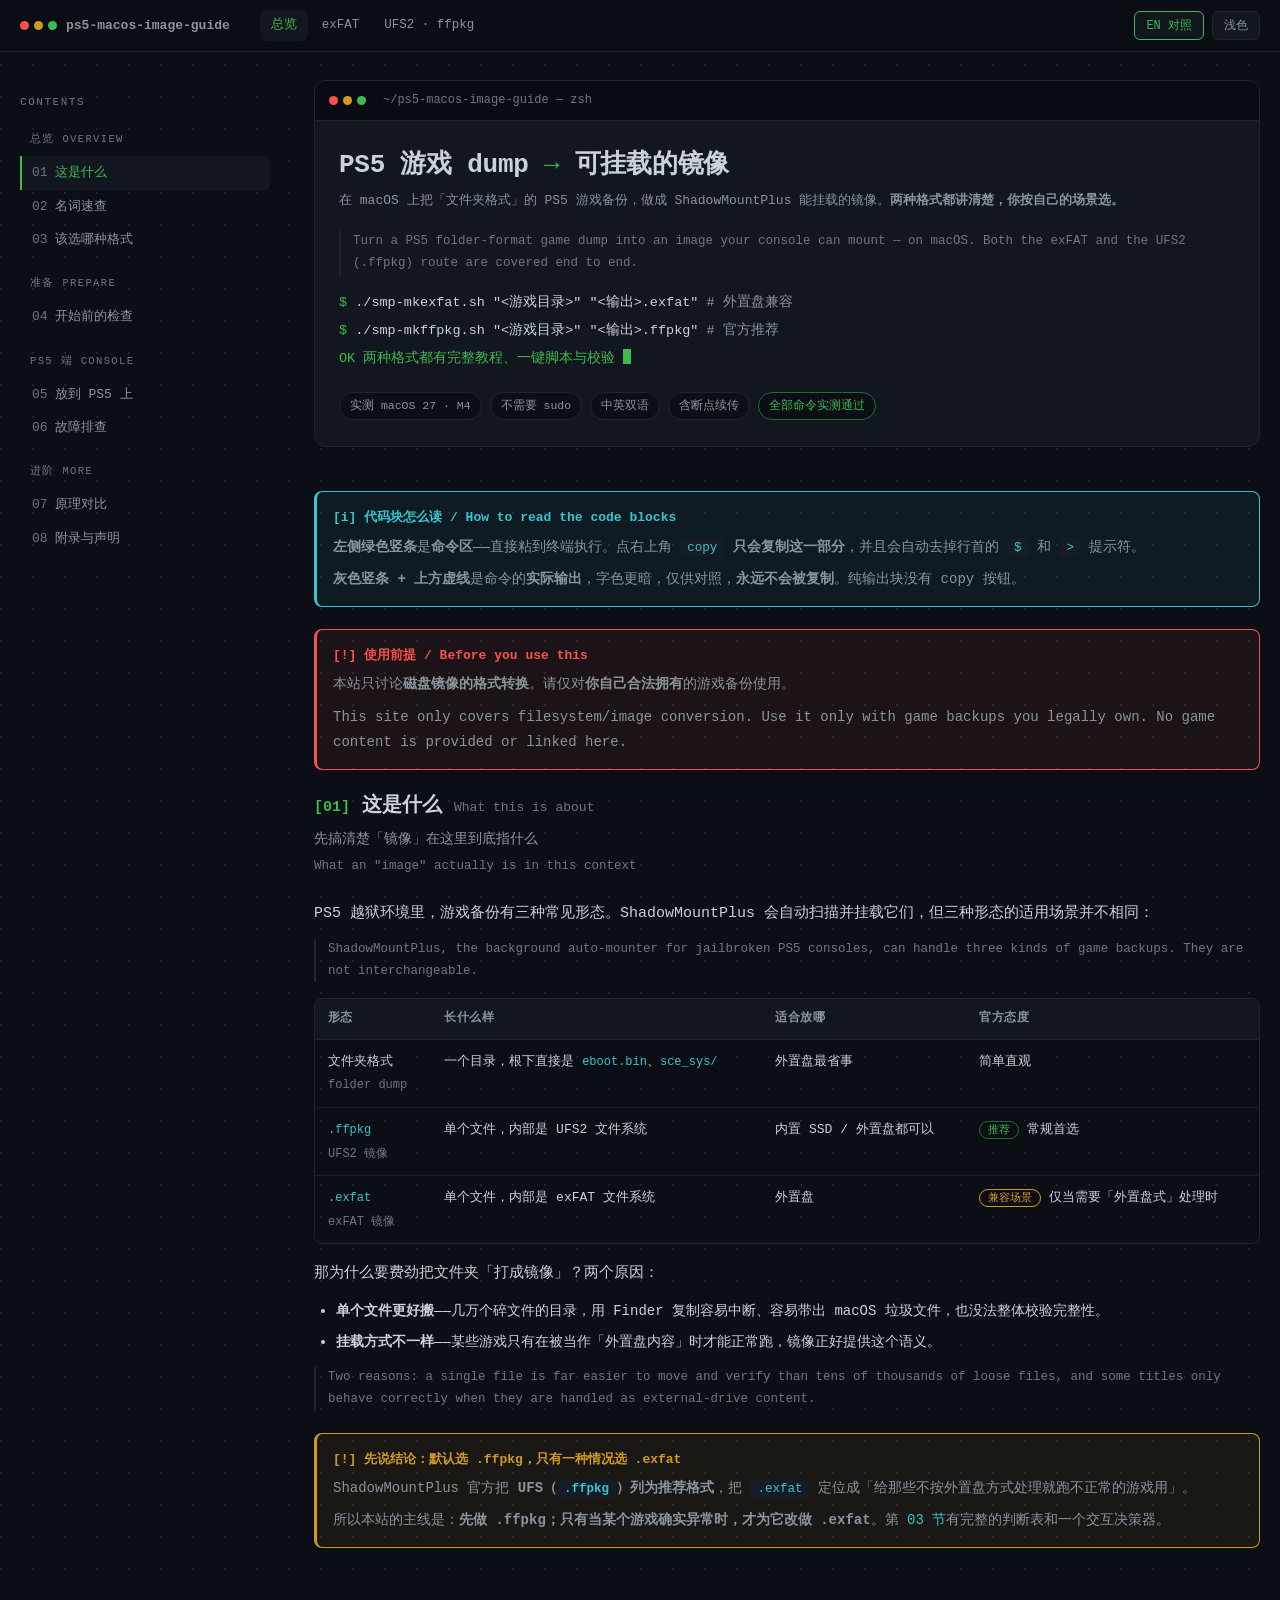
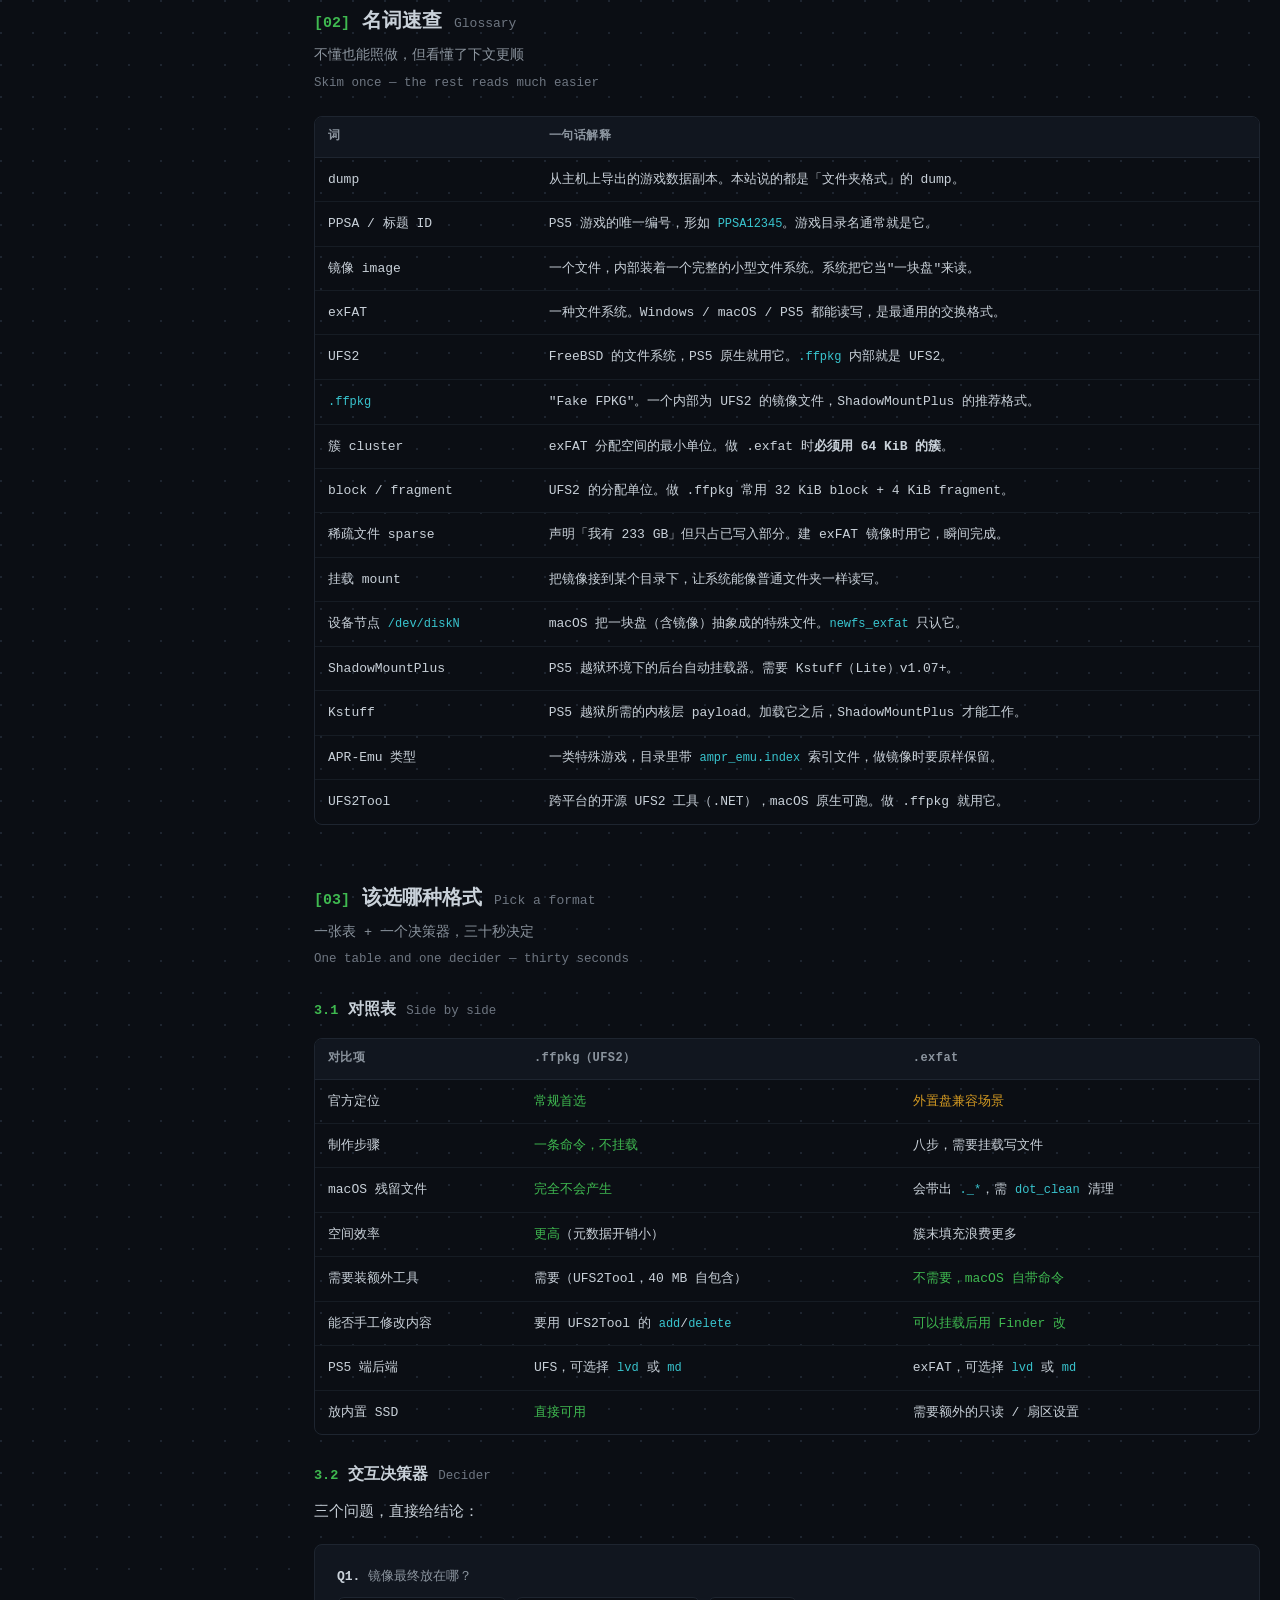
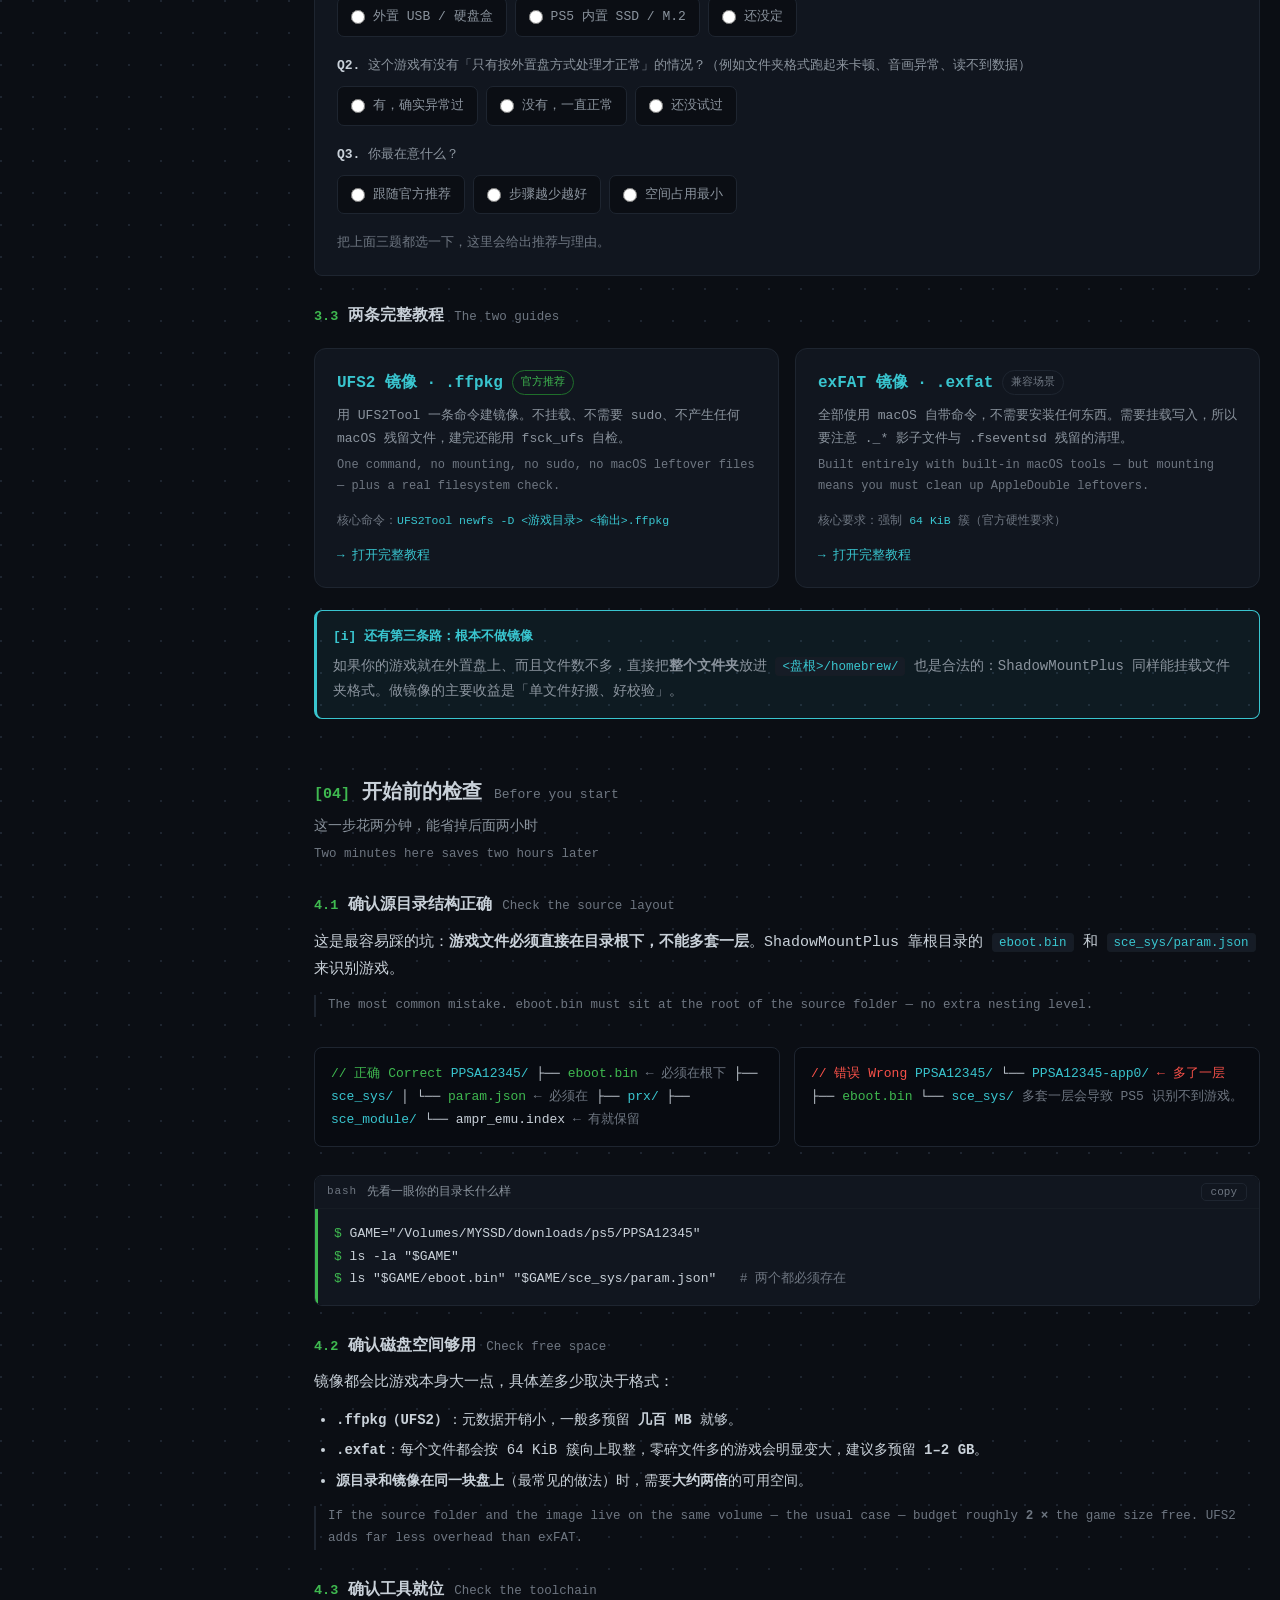
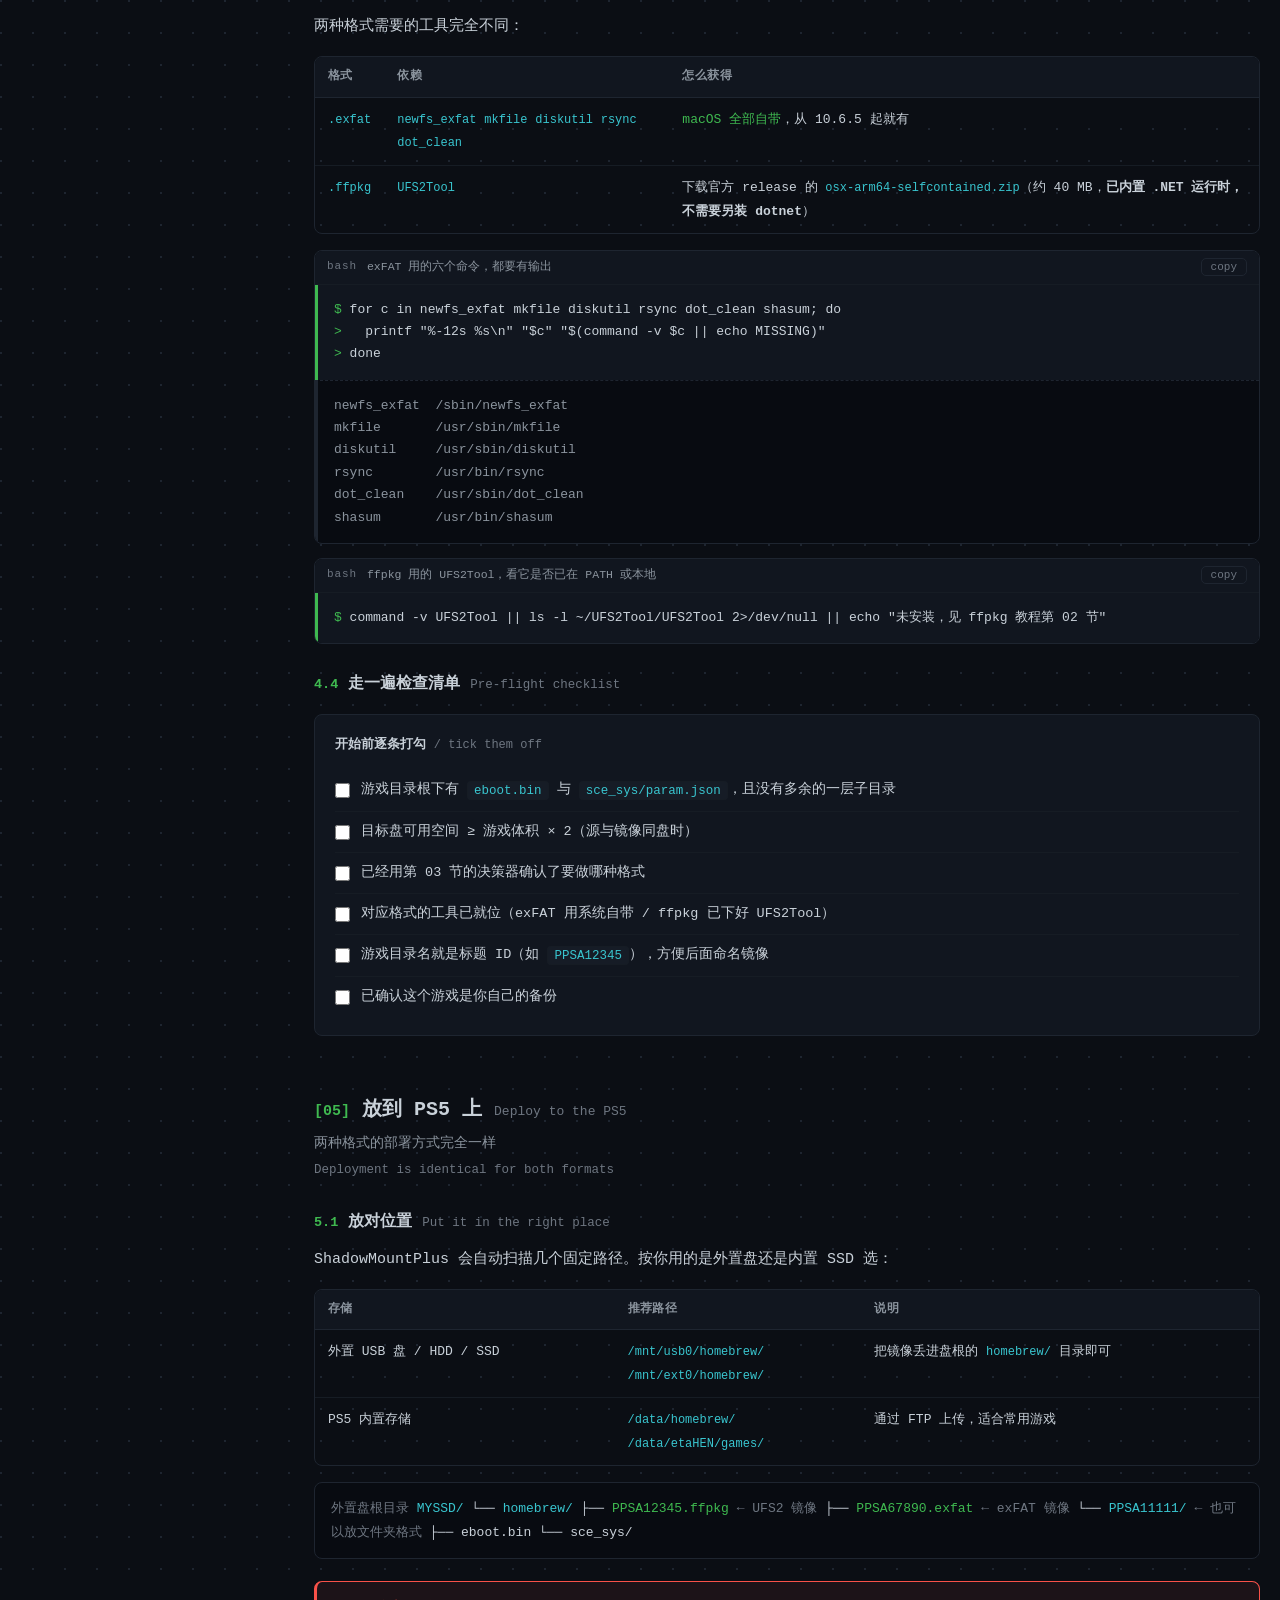
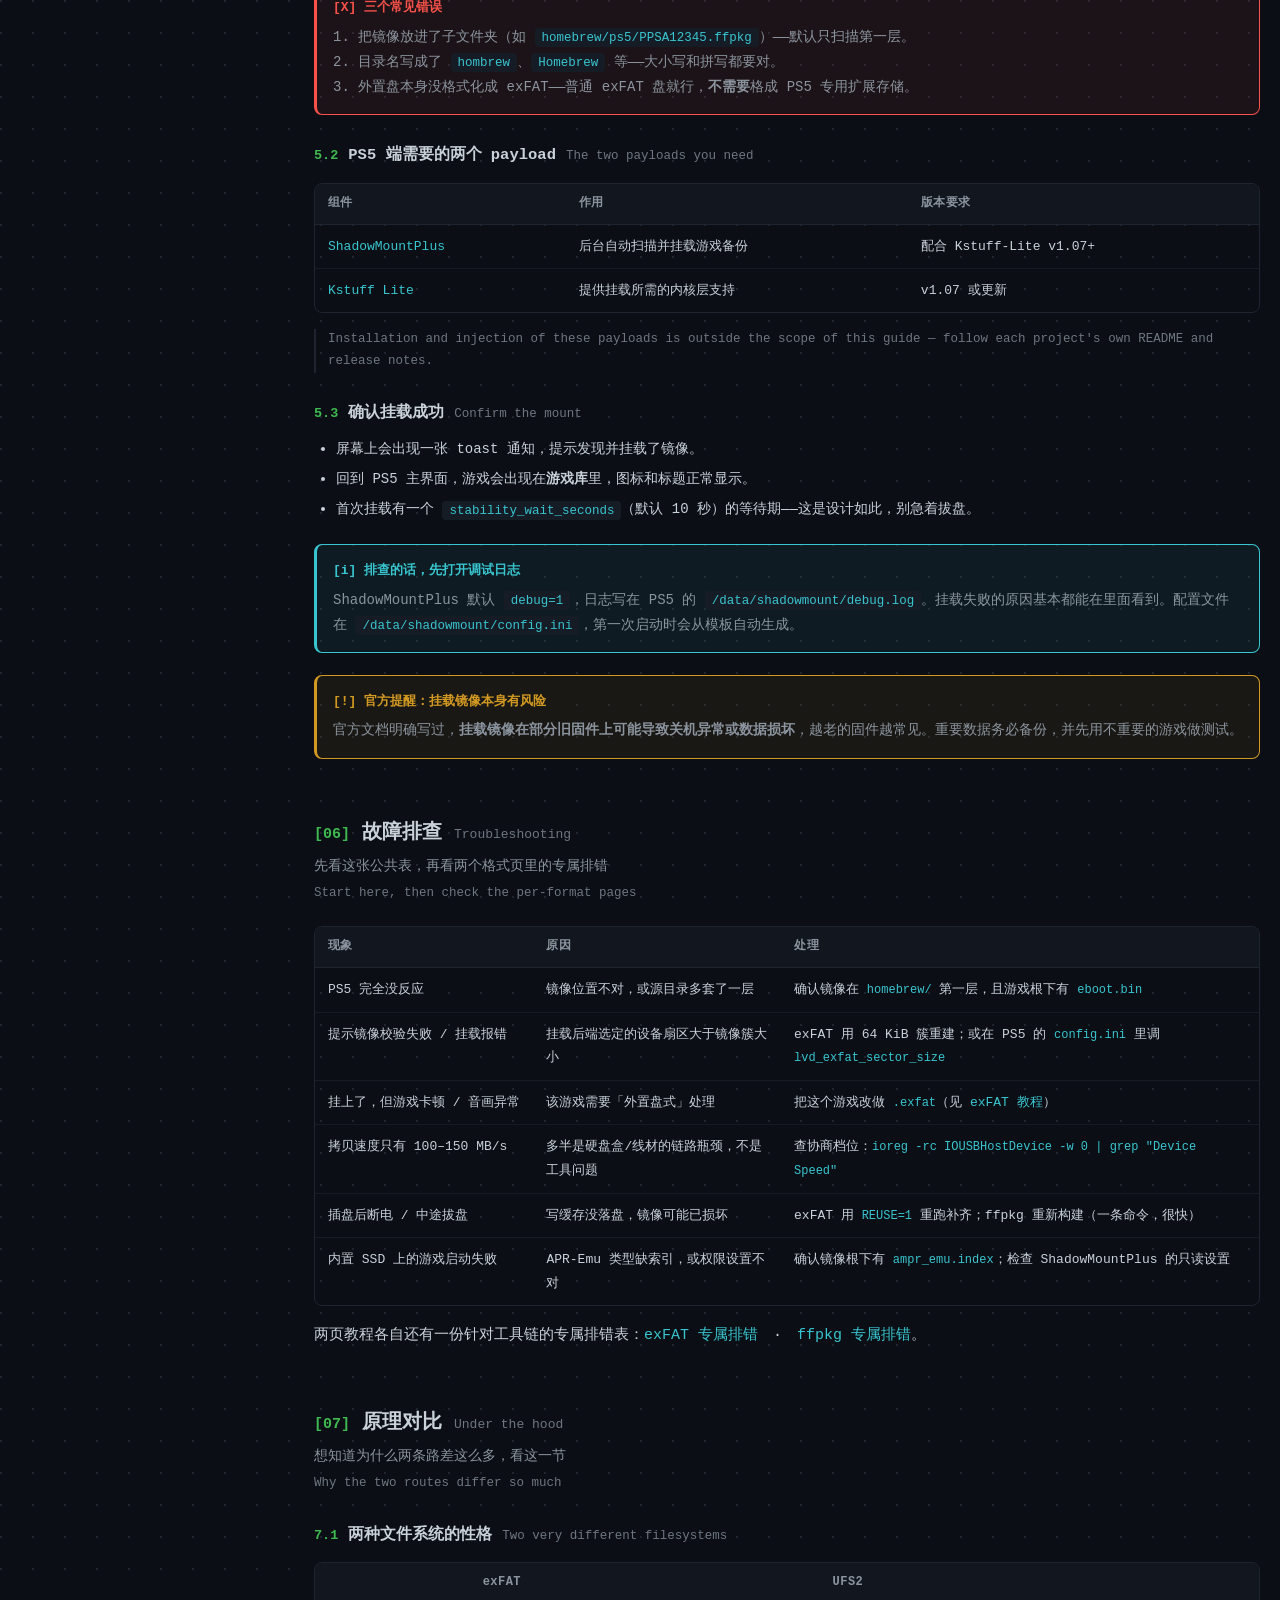
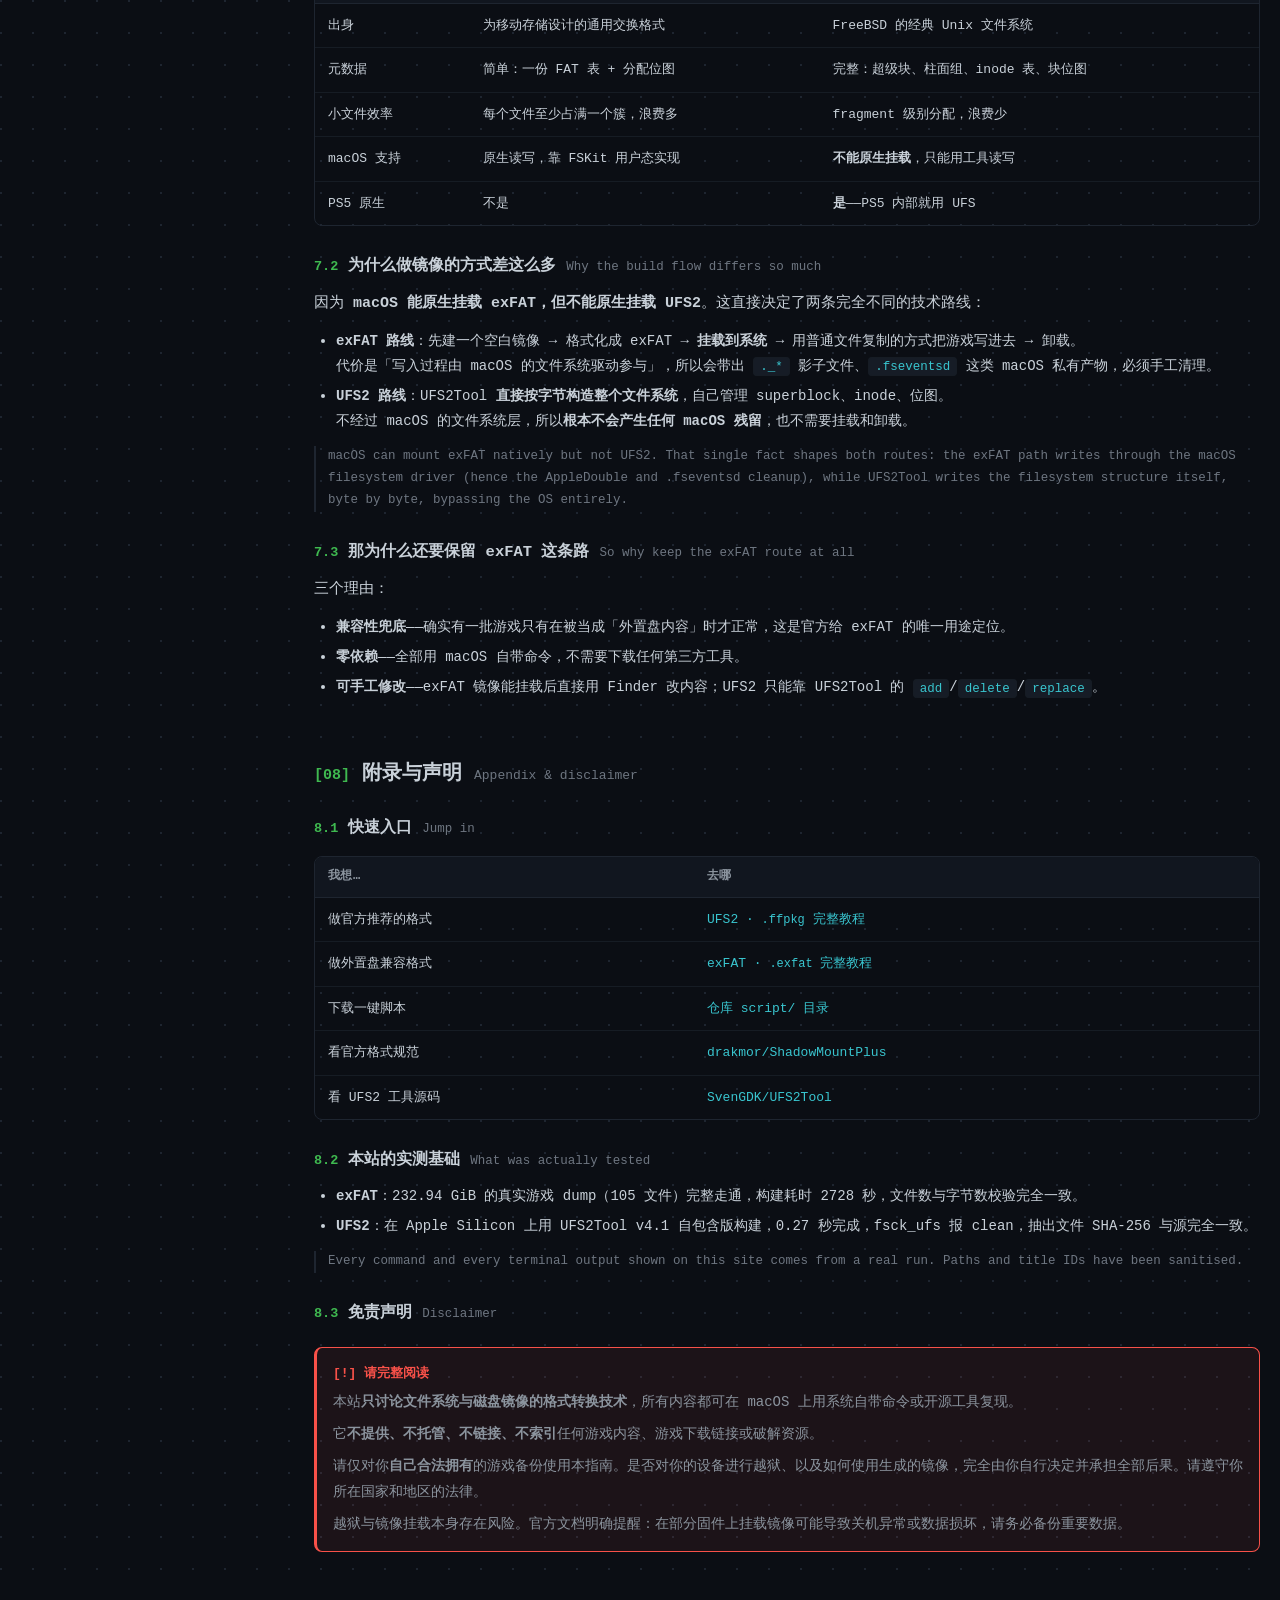
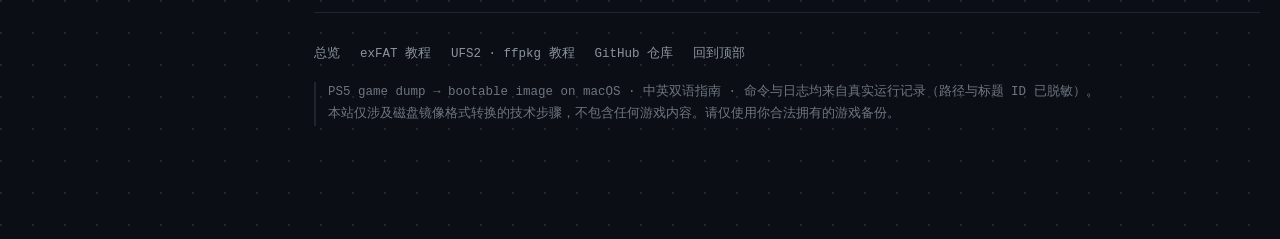
==== index.html @ e8172a70 "feat: macOS 上制作 PS5 游戏镜像 · UFS2 + exFAT 双格式完整教程 重构为三页结构： - index.html  总览：名词速查 / 公共前置检查 / 格式对照表 + 交互" ====
<!DOCTYPE html>
<html lang="zh-CN">
<head>
<meta charset="UTF-8">
<meta name="viewport" content="width=device-width, initial-scale=1">
<title>PS5 游戏镜像制作 · macOS 完整指南</title>
<meta name="description" content="在 macOS 上把 PS5 文件夹格式游戏 dump 做成 ShadowMountPlus 可挂载的镜像：exFAT 与 UFS2 (.ffpkg) 两种格式的完整教程、一键脚本与故障排查。">
<link rel="stylesheet" href="assets/style.css">
</head>
<body class="show-en">

<div class="top">
  <div class="top-in">
    <div class="brand">
      <span class="dot3"><i></i><i></i><i></i></span>
      <span>ps5-macos-image-guide</span>
    </div>
    <nav class="pnav">
      <a href="index.html">总览</a>
      <a href="exfat.html">exFAT</a>
      <a href="ffpkg.html">UFS2 · ffpkg</a>
    </nav>
    <div class="top-actions">
      <button class="btn menu-btn" id="menuBtn">目录</button>
      <button class="btn on" id="enBtn">EN 对照</button>
      <button class="btn" id="themeBtn">浅色</button>
    </div>
  </div>
</div>

<div class="wrap">
  <nav class="toc" id="toc">
    <div class="toc-title">CONTENTS</div>
    <div class="toc-group">总览 OVERVIEW</div>
    <a href="#intro"><span class="num">01</span>这是什么</a>
    <a href="#glossary"><span class="num">02</span>名词速查</a>
    <a href="#pick"><span class="num">03</span>该选哪种格式</a>
    <div class="toc-group">准备 PREPARE</div>
    <a href="#before"><span class="num">04</span>开始前的检查</a>
    <div class="toc-group">PS5 端 CONSOLE</div>
    <a href="#deploy"><span class="num">05</span>放到 PS5 上</a>
    <a href="#trouble"><span class="num">06</span>故障排查</a>
    <div class="toc-group">进阶 MORE</div>
    <a href="#internals"><span class="num">07</span>原理对比</a>
    <a href="#appendix"><span class="num">08</span>附录与声明</a>
  </nav>

  <main>
    <div class="hero">
      <div class="hero-bar">
        <span class="dot3"><i></i><i></i><i></i></span>
        <span class="path">~/ps5-macos-image-guide — zsh</span>
      </div>
      <div class="hero-body">
        <h1>PS5 游戏 dump <span class="arrow">→</span> 可挂载的镜像</h1>
        <div class="sub">在 macOS 上把「文件夹格式」的 PS5 游戏备份，做成 ShadowMountPlus 能挂载的镜像。<strong>两种格式都讲清楚，你按自己的场景选。</strong></div>
        <div class="en-block">Turn a PS5 folder-format game dump into an image your console can mount — on macOS. Both the exFAT and the UFS2 (<code>.ffpkg</code>) route are covered end to end.</div>
        <div class="term-line"><span class="p">$</span> <span class="c">./smp-mkexfat.sh  "&lt;游戏目录&gt;"  "&lt;输出&gt;.exfat"</span>   <span class="o"># 外置盘兼容</span></div>
        <div class="term-line"><span class="p">$</span> <span class="c">./smp-mkffpkg.sh "&lt;游戏目录&gt;"  "&lt;输出&gt;.ffpkg"</span>   <span class="o"># 官方推荐</span></div>
        <div class="term-line"><span class="okc">OK 两种格式都有完整教程、一键脚本与校验</span> <span class="cursor"></span></div>
        <div class="chips">
          <span class="chip">实测 macOS 27 · M4</span>
          <span class="chip">不需要 sudo</span>
          <span class="chip">中英双语</span>
          <span class="chip">含断点续传</span>
          <span class="chip ok">全部命令实测通过</span>
        </div>
      </div>
    </div>

    <div class="notice info">
      <div class="nt">[i] 代码块怎么读 / How to read the code blocks</div>
      <p><strong>左侧绿色竖条</strong>是<strong>命令区</strong>——直接粘到终端执行。点右上角 <code class="inl">copy</code> <strong>只会复制这一部分</strong>，并且会自动去掉行首的 <code class="inl">$</code> 和 <code class="inl">&gt;</code> 提示符。</p>
      <p><strong>灰色竖条 + 上方虚线</strong>是命令的<strong>实际输出</strong>，字色更暗，仅供对照，<strong>永远不会被复制</strong>。纯输出块没有 copy 按钮。</p>
    </div>

    <div class="notice danger">
      <div class="nt">[!] 使用前提 / Before you use this</div>
      <p>本站只讨论<strong>磁盘镜像的格式转换</strong>。请仅对<strong>你自己合法拥有</strong>的游戏备份使用。</p>
      <p>This site only covers filesystem/image conversion. Use it only with game backups you legally own. No game content is provided or linked here.</p>
    </div>

    <!-- ============ 01 ============ -->
    <section id="intro">
      <h2 class="sec"><span class="num">[01]</span>这是什么 <span class="en-t">What this is about</span></h2>
      <div class="sec-sub">先搞清楚「镜像」在这里到底指什么<span class="en">What an "image" actually is in this context</span></div>

      <p>PS5 越狱环境里，游戏备份有三种常见形态。ShadowMountPlus 会自动扫描并挂载它们，但三种形态的适用场景并不相同：</p>
      <div class="en-block">ShadowMountPlus, the background auto-mounter for jailbroken PS5 consoles, can handle three kinds of game backups. They are not interchangeable.</div>

      <div class="tw">
        <table>
          <thead><tr><th>形态</th><th>长什么样</th><th>适合放哪</th><th>官方态度</th></tr></thead>
          <tbody>
            <tr>
              <td>文件夹格式<br><span style="color:var(--text-faint);font-size:12px">folder dump</span></td>
              <td>一个目录，根下直接是 <code>eboot.bin</code>、<code>sce_sys/</code></td>
              <td>外置盘最省事</td>
              <td>简单直观</td>
            </tr>
            <tr>
              <td><code>.ffpkg</code><br><span style="color:var(--text-faint);font-size:12px">UFS2 镜像</span></td>
              <td>单个文件，内部是 UFS2 文件系统</td>
              <td>内置 SSD / 外置盘都可以</td>
              <td><span class="fchip rec">推荐</span> 常规首选</td>
            </tr>
            <tr>
              <td><code>.exfat</code><br><span style="color:var(--text-faint);font-size:12px">exFAT 镜像</span></td>
              <td>单个文件，内部是 exFAT 文件系统</td>
              <td>外置盘</td>
              <td><span class="fchip compat">兼容场景</span> 仅当需要「外置盘式」处理时</td>
            </tr>
          </tbody>
        </table>
      </div>

      <p>那为什么要费劲把文件夹「打成镜像」？两个原因：</p>
      <ul>
        <li><strong>单个文件更好搬</strong>——几万个碎文件的目录，用 Finder 复制容易中断、容易带出 macOS 垃圾文件，也没法整体校验完整性。</li>
        <li><strong>挂载方式不一样</strong>——某些游戏只有在被当作「外置盘内容」时才能正常跑，镜像正好提供这个语义。</li>
      </ul>
      <div class="en-block">Two reasons: a single file is far easier to move and verify than tens of thousands of loose files, and some titles only behave correctly when they are handled as external-drive content.</div>

      <div class="notice">
        <div class="nt">[!] 先说结论：默认选 .ffpkg，只有一种情况选 .exfat</div>
        <p>ShadowMountPlus 官方把 <strong>UFS（<code class="inl">.ffpkg</code>）列为推荐格式</strong>，把 <code class="inl">.exfat</code> 定位成「给那些不按外置盘方式处理就跑不正常的游戏用」。</p>
        <p>所以本站的主线是：<strong>先做 .ffpkg；只有当某个游戏确实异常时，才为它改做 .exfat</strong>。第 <a href="#pick">03 节</a>有完整的判断表和一个交互决策器。</p>
      </div>
    </section>

    <!-- ============ 02 ============ -->
    <section id="glossary">
      <h2 class="sec"><span class="num">[02]</span>名词速查 <span class="en-t">Glossary</span></h2>
      <div class="sec-sub">不懂也能照做，但看懂了下文更顺<span class="en">Skim once — the rest reads much easier</span></div>

      <div class="tw">
        <table>
          <thead><tr><th>词</th><th>一句话解释</th></tr></thead>
          <tbody>
            <tr><td>dump</td><td>从主机上导出的游戏数据副本。本站说的都是「文件夹格式」的 dump。</td></tr>
            <tr><td>PPSA / 标题 ID</td><td>PS5 游戏的唯一编号，形如 <code>PPSA12345</code>。游戏目录名通常就是它。</td></tr>
            <tr><td>镜像 image</td><td>一个文件，内部装着一个完整的小型文件系统。系统把它当"一块盘"来读。</td></tr>
            <tr><td>exFAT</td><td>一种文件系统。Windows / macOS / PS5 都能读写，是最通用的交换格式。</td></tr>
            <tr><td>UFS2</td><td>FreeBSD 的文件系统，PS5 原生就用它。<code>.ffpkg</code> 内部就是 UFS2。</td></tr>
            <tr><td><code>.ffpkg</code></td><td>"Fake FPKG"。一个内部为 UFS2 的镜像文件，ShadowMountPlus 的推荐格式。</td></tr>
            <tr><td>簇 cluster</td><td>exFAT 分配空间的最小单位。做 .exfat 时<strong>必须用 64 KiB 的簇</strong>。</td></tr>
            <tr><td>block / fragment</td><td>UFS2 的分配单位。做 .ffpkg 常用 32 KiB block + 4 KiB fragment。</td></tr>
            <tr><td>稀疏文件 sparse</td><td>声明「我有 233 GB」但只占已写入部分。建 exFAT 镜像时用它，瞬间完成。</td></tr>
            <tr><td>挂载 mount</td><td>把镜像接到某个目录下，让系统能像普通文件夹一样读写。</td></tr>
            <tr><td>设备节点 <code>/dev/diskN</code></td><td>macOS 把一块盘（含镜像）抽象成的特殊文件。<code>newfs_exfat</code> 只认它。</td></tr>
            <tr><td>ShadowMountPlus</td><td>PS5 越狱环境下的后台自动挂载器。需要 Kstuff（Lite）v1.07+。</td></tr>
            <tr><td>Kstuff</td><td>PS5 越狱所需的内核层 payload。加载它之后，ShadowMountPlus 才能工作。</td></tr>
            <tr><td>APR-Emu 类型</td><td>一类特殊游戏，目录里带 <code>ampr_emu.index</code> 索引文件，做镜像时要原样保留。</td></tr>
            <tr><td>UFS2Tool</td><td>跨平台的开源 UFS2 工具（.NET），macOS 原生可跑。做 .ffpkg 就用它。</td></tr>
          </tbody>
        </table>
      </div>
    </section>

    <!-- ============ 03 ============ -->
    <section id="pick">
      <h2 class="sec"><span class="num">[03]</span>该选哪种格式 <span class="en-t">Pick a format</span></h2>
      <div class="sec-sub">一张表 + 一个决策器，三十秒决定<span class="en">One table and one decider — thirty seconds</span></div>

      <h3 class="step"><span class="sn">3.1</span>对照表 <span class="en-t">Side by side</span></h3>
      <div class="tw">
        <table>
          <thead><tr><th>对比项</th><th><code>.ffpkg</code>（UFS2）</th><th><code>.exfat</code></th></tr></thead>
          <tbody>
            <tr><td>官方定位</td><td><span class="yes">常规首选</span></td><td><span class="mid">外置盘兼容场景</span></td></tr>
            <tr><td>制作步骤</td><td><span class="yes">一条命令，不挂载</span></td><td>八步，需要挂载写文件</td></tr>
            <tr><td>macOS 残留文件</td><td><span class="yes">完全不会产生</span></td><td>会带出 <code>._*</code>，需 <code>dot_clean</code> 清理</td></tr>
            <tr><td>空间效率</td><td><span class="yes">更高</span>（元数据开销小）</td><td>簇末填充浪费更多</td></tr>
            <tr><td>需要装额外工具</td><td>需要（UFS2Tool，40 MB 自包含）</td><td><span class="yes">不需要，macOS 自带命令</span></td></tr>
            <tr><td>能否手工修改内容</td><td>要用 UFS2Tool 的 <code>add</code>/<code>delete</code></td><td><span class="yes">可以挂载后用 Finder 改</span></td></tr>
            <tr><td>PS5 端后端</td><td>UFS，可选择 <code>lvd</code> 或 <code>md</code></td><td>exFAT，可选择 <code>lvd</code> 或 <code>md</code></td></tr>
            <tr><td>放内置 SSD</td><td><span class="yes">直接可用</span></td><td>需要额外的只读 / 扇区设置</td></tr>
          </tbody>
        </table>
      </div>

      <h3 class="step"><span class="sn">3.2</span>交互决策器 <span class="en-t">Decider</span></h3>
      <p>三个问题，直接给结论：</p>
      <div class="decider" id="decider">
        <div class="dq">
          <div class="ql"><b>Q1.</b> 镜像最终放在哪？</div>
          <div class="opts">
            <label class="opt"><input type="radio" name="dWhere" value="external">外置 USB / 硬盘盒</label>
            <label class="opt"><input type="radio" name="dWhere" value="internal">PS5 内置 SSD / M.2</label>
            <label class="opt"><input type="radio" name="dWhere" value="unsure">还没定</label>
          </div>
        </div>
        <div class="dq">
          <div class="ql"><b>Q2.</b> 这个游戏有没有「只有按外置盘方式处理才正常」的情况？（例如文件夹格式跑起来卡顿、音画异常、读不到数据）</div>
          <div class="opts">
            <label class="opt"><input type="radio" name="dCompat" value="yes">有，确实异常过</label>
            <label class="opt"><input type="radio" name="dCompat" value="no">没有，一直正常</label>
            <label class="opt"><input type="radio" name="dCompat" value="unsure">还没试过</label>
          </div>
        </div>
        <div class="dq">
          <div class="ql"><b>Q3.</b> 你最在意什么？</div>
          <div class="opts">
            <label class="opt"><input type="radio" name="dCare" value="official">跟随官方推荐</label>
            <label class="opt"><input type="radio" name="dCare" value="steps">步骤越少越好</label>
            <label class="opt"><input type="radio" name="dCare" value="space">空间占用最小</label>
          </div>
        </div>
        <div id="decideOut"></div>
      </div>

      <h3 class="step"><span class="sn">3.3</span>两条完整教程 <span class="en-t">The two guides</span></h3>
      <div class="hub">
        <a class="hub-card" href="ffpkg.html">
          <div class="hc-t">UFS2 镜像 · <code>.ffpkg</code> <span class="tag rec">官方推荐</span></div>
          <div class="hc-d">用 UFS2Tool 一条命令建镜像。不挂载、不需要 sudo、不产生任何 macOS 残留文件，建完还能用 <code>fsck_ufs</code> 自检。
            <span class="en">One command, no mounting, no sudo, no macOS leftover files — plus a real filesystem check.</span>
          </div>
          <div class="hc-m">核心命令：<code>UFS2Tool newfs -D &lt;游戏目录&gt; &lt;输出&gt;.ffpkg</code></div>
          <span class="hc-go">→ 打开完整教程</span>
        </a>
        <a class="hub-card" href="exfat.html">
          <div class="hc-t">exFAT 镜像 · <code>.exfat</code> <span class="tag">兼容场景</span></div>
          <div class="hc-d">全部使用 macOS 自带命令，不需要安装任何东西。需要挂载写入，所以要注意 <code>._*</code> 影子文件与 <code>.fseventsd</code> 残留的清理。
            <span class="en">Built entirely with built-in macOS tools — but mounting means you must clean up AppleDouble leftovers.</span>
          </div>
          <div class="hc-m">核心要求：强制 <code>64 KiB</code> 簇（官方硬性要求）</div>
          <span class="hc-go">→ 打开完整教程</span>
        </a>
      </div>

      <div class="notice info">
        <div class="nt">[i] 还有第三条路：根本不做镜像</div>
        <p>如果你的游戏就在外置盘上、而且文件数不多，直接把<strong>整个文件夹</strong>放进 <code class="inl">&lt;盘根&gt;/homebrew/</code> 也是合法的：ShadowMountPlus 同样能挂载文件夹格式。做镜像的主要收益是「单文件好搬、好校验」。</p>
      </div>
    </section>

    <!-- ============ 04 ============ -->
    <section id="before">
      <h2 class="sec"><span class="num">[04]</span>开始前的检查 <span class="en-t">Before you start</span></h2>
      <div class="sec-sub">这一步花两分钟，能省掉后面两小时<span class="en">Two minutes here saves two hours later</span></div>

      <h3 class="step"><span class="sn">4.1</span>确认源目录结构正确 <span class="en-t">Check the source layout</span></h3>
      <p>这是最容易踩的坑：<strong>游戏文件必须直接在目录根下，不能多套一层</strong>。ShadowMountPlus 靠根目录的 <code class="inl">eboot.bin</code> 和 <code class="inl">sce_sys/param.json</code> 来识别游戏。</p>
      <div class="en-block">The most common mistake. <code>eboot.bin</code> must sit at the root of the source folder — no extra nesting level.</div>

      <div style="display:grid;grid-template-columns:repeat(auto-fit,minmax(290px,1fr));gap:14px">
        <div class="tree"><span class="okc">// 正确 Correct</span>
<span class="d">PPSA12345/</span>
├── <span class="k">eboot.bin</span>          <span class="x">← 必须在根下</span>
├── <span class="d">sce_sys/</span>
│   └── <span class="k">param.json</span>     <span class="x">← 必须在</span>
├── <span class="d">prx/</span>
├── <span class="d">sce_module/</span>
└── <span class="f">ampr_emu.index</span>    <span class="x">← 有就保留</span></div>
        <div class="tree"><span class="badc">// 错误 Wrong</span>
<span class="d">PPSA12345/</span>
└── <span class="d">PPSA12345-app0/</span>   <span class="badc">← 多了一层</span>
    ├── <span class="k">eboot.bin</span>
    └── <span class="d">sce_sys/</span>

<span class="x">多套一层会导致 PS5 识别不到游戏。</span></div>
      </div>

      <div class="code">
        <div class="code-head"><span class="lang">bash</span><span class="cap">先看一眼你的目录长什么样</span><button class="copy">copy</button></div>
<pre class="cmd"><code><span class="prompt">$</span> GAME="/Volumes/MYSSD/downloads/ps5/PPSA12345"
<span class="prompt">$</span> ls -la "$GAME"
<span class="prompt">$</span> ls "$GAME/eboot.bin" "$GAME/sce_sys/param.json"   <span class="cmt"># 两个都必须存在</span></code></pre>
      </div>

      <h3 class="step"><span class="sn">4.2</span>确认磁盘空间够用 <span class="en-t">Check free space</span></h3>
      <p>镜像都会比游戏本身大一点，具体差多少取决于格式：</p>
      <ul>
        <li><strong>.ffpkg（UFS2）</strong>：元数据开销小，一般多预留 <strong>几百 MB</strong> 就够。</li>
        <li><strong>.exfat</strong>：每个文件都会按 64 KiB 簇向上取整，零碎文件多的游戏会明显变大，建议多预留 <strong>1–2 GB</strong>。</li>
        <li><strong>源目录和镜像在同一块盘上</strong>（最常见的做法）时，需要<strong>大约两倍</strong>的可用空间。</li>
      </ul>
      <div class="en-block">If the source folder and the image live on the same volume — the usual case — budget roughly <strong>2 ×</strong> the game size free. UFS2 adds far less overhead than exFAT.</div>

      <h3 class="step"><span class="sn">4.3</span>确认工具就位 <span class="en-t">Check the toolchain</span></h3>
      <p>两种格式需要的工具完全不同：</p>
      <div class="tw">
        <table>
          <thead><tr><th>格式</th><th>依赖</th><th>怎么获得</th></tr></thead>
          <tbody>
            <tr>
              <td><code>.exfat</code></td>
              <td><code>newfs_exfat</code> <code>mkfile</code> <code>diskutil</code> <code>rsync</code> <code>dot_clean</code></td>
              <td><span class="yes">macOS 全部自带</span>，从 10.6.5 起就有</td>
            </tr>
            <tr>
              <td><code>.ffpkg</code></td>
              <td><code>UFS2Tool</code></td>
              <td>下载官方 release 的 <code>osx-arm64-selfcontained.zip</code>（约 40 MB，<strong>已内置 .NET 运行时，不需要另装 dotnet</strong>）</td>
            </tr>
          </tbody>
        </table>
      </div>

      <div class="code">
        <div class="code-head"><span class="lang">bash</span><span class="cap">exFAT 用的六个命令，都要有输出</span><button class="copy">copy</button></div>
<pre class="cmd"><code><span class="prompt">$</span> for c in newfs_exfat mkfile diskutil rsync dot_clean shasum; do
<span class="prompt">&gt;</span>   printf "%-12s %s\n" "$c" "$(command -v $c || echo MISSING)"
<span class="prompt">&gt;</span> done</code></pre>
<pre class="outp"><code><span class="out">newfs_exfat  /sbin/newfs_exfat
mkfile       /usr/sbin/mkfile
diskutil     /usr/sbin/diskutil
rsync        /usr/bin/rsync
dot_clean    /usr/sbin/dot_clean
shasum       /usr/bin/shasum</span></code></pre>
      </div>

      <div class="code">
        <div class="code-head"><span class="lang">bash</span><span class="cap">ffpkg 用的 UFS2Tool，看它是否已在 PATH 或本地</span><button class="copy">copy</button></div>
<pre class="cmd"><code><span class="prompt">$</span> command -v UFS2Tool || ls -l ~/UFS2Tool/UFS2Tool 2>/dev/null || echo "未安装，见 ffpkg 教程第 02 节"</code></pre>
      </div>

      <h3 class="step"><span class="sn">4.4</span>走一遍检查清单 <span class="en-t">Pre-flight checklist</span></h3>
      <div class="panel" id="checkList">
        <div class="pt">开始前逐条打勾 <span class="en">/ tick them off</span></div>
        <label class="check"><input type="checkbox"><span>游戏目录根下有 <code class="inl">eboot.bin</code> 与 <code class="inl">sce_sys/param.json</code>，且没有多余的一层子目录</span></label>
        <label class="check"><input type="checkbox"><span>目标盘可用空间 ≥ 游戏体积 × 2（源与镜像同盘时）</span></label>
        <label class="check"><input type="checkbox"><span>已经用第 03 节的决策器确认了要做哪种格式</span></label>
        <label class="check"><input type="checkbox"><span>对应格式的工具已就位（exFAT 用系统自带 / ffpkg 已下好 UFS2Tool）</span></label>
        <label class="check"><input type="checkbox"><span>游戏目录名就是标题 ID（如 <code class="inl">PPSA12345</code>），方便后面命名镜像</span></label>
        <label class="check"><input type="checkbox"><span>已确认这个游戏是你自己的备份</span></label>
      </div>
    </section>

    <!-- ============ 05 ============ -->
    <section id="deploy">
      <h2 class="sec"><span class="num">[05]</span>放到 PS5 上 <span class="en-t">Deploy to the PS5</span></h2>
      <div class="sec-sub">两种格式的部署方式完全一样<span class="en">Deployment is identical for both formats</span></div>

      <h3 class="step"><span class="sn">5.1</span>放对位置 <span class="en-t">Put it in the right place</span></h3>
      <p>ShadowMountPlus 会自动扫描几个固定路径。按你用的是外置盘还是内置 SSD 选：</p>
      <div class="tw">
        <table>
          <thead><tr><th>存储</th><th>推荐路径</th><th>说明</th></tr></thead>
          <tbody>
            <tr><td>外置 USB 盘 / HDD / SSD</td><td><code>/mnt/usb0/homebrew/</code><br><code>/mnt/ext0/homebrew/</code></td><td>把镜像丢进盘根的 <code>homebrew/</code> 目录即可</td></tr>
            <tr><td>PS5 内置存储</td><td><code>/data/homebrew/</code><br><code>/data/etaHEN/games/</code></td><td>通过 FTP 上传，适合常用游戏</td></tr>
          </tbody>
        </table>
      </div>
      <div class="tree"><span class="x">外置盘根目录</span>
<span class="d">MYSSD/</span>
└── <span class="d">homebrew/</span>
    ├── <span class="k">PPSA12345.ffpkg</span>        <span class="x">← UFS2 镜像</span>
    ├── <span class="k">PPSA67890.exfat</span>        <span class="x">← exFAT 镜像</span>
    └── <span class="d">PPSA11111/</span>            <span class="x">← 也可以放文件夹格式</span>
        ├── eboot.bin
        └── sce_sys/</div>
      <div class="notice danger">
        <div class="nt">[X] 三个常见错误</div>
        <p>1. 把镜像放进了子文件夹（如 <code class="inl">homebrew/ps5/PPSA12345.ffpkg</code>）——默认只扫描第一层。<br>
           2. 目录名写成了 <code class="inl">hombrew</code>、<code class="inl">Homebrew</code> 等——大小写和拼写都要对。<br>
           3. 外置盘本身没格式化成 exFAT——普通 exFAT 盘就行，<strong>不需要</strong>格成 PS5 专用扩展存储。</p>
      </div>

      <h3 class="step"><span class="sn">5.2</span>PS5 端需要的两个 payload <span class="en-t">The two payloads you need</span></h3>
      <div class="tw">
        <table>
          <thead><tr><th>组件</th><th>作用</th><th>版本要求</th></tr></thead>
          <tbody>
            <tr><td><a href="https://github.com/drakmor/ShadowMountPlus" target="_blank" rel="noopener">ShadowMountPlus</a></td><td>后台自动扫描并挂载游戏备份</td><td>配合 Kstuff-Lite v1.07+</td></tr>
            <tr><td><a href="https://github.com/EchoStretch/kstuff-lite/releases" target="_blank" rel="noopener">Kstuff Lite</a></td><td>提供挂载所需的内核层支持</td><td>v1.07 或更新</td></tr>
          </tbody>
        </table>
      </div>
      <p class="en-block">Installation and injection of these payloads is outside the scope of this guide — follow each project's own README and release notes.</p>

      <h3 class="step"><span class="sn">5.3</span>确认挂载成功 <span class="en-t">Confirm the mount</span></h3>
      <ul>
        <li>屏幕上会出现一张 toast 通知，提示发现并挂载了镜像。</li>
        <li>回到 PS5 主界面，游戏会出现在<strong>游戏库</strong>里，图标和标题正常显示。</li>
        <li>首次挂载有一个 <code class="inl">stability_wait_seconds</code>（默认 10 秒）的等待期——这是设计如此，别急着拔盘。</li>
      </ul>
      <div class="notice info">
        <div class="nt">[i] 排查的话，先打开调试日志</div>
        <p>ShadowMountPlus 默认 <code class="inl">debug=1</code>，日志写在 PS5 的 <code class="inl">/data/shadowmount/debug.log</code>。挂载失败的原因基本都能在里面看到。配置文件在 <code class="inl">/data/shadowmount/config.ini</code>，第一次启动时会从模板自动生成。</p>
      </div>

      <div class="notice">
        <div class="nt">[!] 官方提醒：挂载镜像本身有风险</div>
        <p>官方文档明确写过，<strong>挂载镜像在部分旧固件上可能导致关机异常或数据损坏</strong>，越老的固件越常见。重要数据务必备份，并先用不重要的游戏做测试。</p>
      </div>
    </section>

    <!-- ============ 06 ============ -->
    <section id="trouble">
      <h2 class="sec"><span class="num">[06]</span>故障排查 <span class="en-t">Troubleshooting</span></h2>
      <div class="sec-sub">先看这张公共表，再看两个格式页里的专属排错<span class="en">Start here, then check the per-format pages</span></div>

      <div class="tw">
        <table>
          <thead><tr><th>现象</th><th>原因</th><th>处理</th></tr></thead>
          <tbody>
            <tr>
              <td>PS5 完全没反应</td>
              <td>镜像位置不对，或源目录多套了一层</td>
              <td>确认镜像在 <code>homebrew/</code> 第一层，且游戏根下有 <code>eboot.bin</code></td>
            </tr>
            <tr>
              <td>提示镜像校验失败 / 挂载报错</td>
              <td>挂载后端选定的设备扇区大于镜像簇大小</td>
              <td>exFAT 用 64 KiB 簇重建；或在 PS5 的 <code>config.ini</code> 里调 <code>lvd_exfat_sector_size</code></td>
            </tr>
            <tr>
              <td>挂上了，但游戏卡顿 / 音画异常</td>
              <td>该游戏需要「外置盘式」处理</td>
              <td>把这个游戏改做 <code>.exfat</code>（见 <a href="exfat.html">exFAT 教程</a>）</td>
            </tr>
            <tr>
              <td>拷贝速度只有 100–150 MB/s</td>
              <td>多半是硬盘盒/线材的链路瓶颈，不是工具问题</td>
              <td>查协商档位：<code>ioreg -rc IOUSBHostDevice -w 0 | grep "Device Speed"</code></td>
            </tr>
            <tr>
              <td>插盘后断电 / 中途拔盘</td>
              <td>写缓存没落盘，镜像可能已损坏</td>
              <td>exFAT 用 <code>REUSE=1</code> 重跑补齐；ffpkg 重新构建（一条命令，很快）</td>
            </tr>
            <tr>
              <td>内置 SSD 上的游戏启动失败</td>
              <td>APR-Emu 类型缺索引，或权限设置不对</td>
              <td>确认镜像根下有 <code>ampr_emu.index</code>；检查 ShadowMountPlus 的只读设置</td>
            </tr>
          </tbody>
        </table>
      </div>
      <p>两页教程各自还有一份针对工具链的专属排错表：<a href="exfat.html#trouble">exFAT 专属排错</a>　·　<a href="ffpkg.html#trouble">ffpkg 专属排错</a>。</p>
    </section>

    <!-- ============ 07 ============ -->
    <section id="internals">
      <h2 class="sec"><span class="num">[07]</span>原理对比 <span class="en-t">Under the hood</span></h2>
      <div class="sec-sub">想知道为什么两条路差这么多，看这一节<span class="en">Why the two routes differ so much</span></div>

      <h3 class="step"><span class="sn">7.1</span>两种文件系统的性格 <span class="en-t">Two very different filesystems</span></h3>
      <div class="tw">
        <table>
          <thead><tr><th></th><th>exFAT</th><th>UFS2</th></tr></thead>
          <tbody>
            <tr><td>出身</td><td>为移动存储设计的通用交换格式</td><td>FreeBSD 的经典 Unix 文件系统</td></tr>
            <tr><td>元数据</td><td>简单：一份 FAT 表 + 分配位图</td><td>完整：超级块、柱面组、inode 表、块位图</td></tr>
            <tr><td>小文件效率</td><td>每个文件至少占满一个簇，浪费多</td><td>fragment 级别分配，浪费少</td></tr>
            <tr><td>macOS 支持</td><td>原生读写，靠 FSKit 用户态实现</td><td><strong>不能原生挂载</strong>，只能用工具读写</td></tr>
            <tr><td>PS5 原生</td><td>不是</td><td><strong>是</strong>——PS5 内部就用 UFS</td></tr>
          </tbody>
        </table>
      </div>

      <h3 class="step"><span class="sn">7.2</span>为什么做镜像的方式差这么多 <span class="en-t">Why the build flow differs so much</span></h3>
      <p>因为 <strong>macOS 能原生挂载 exFAT，但不能原生挂载 UFS2</strong>。这直接决定了两条完全不同的技术路线：</p>
      <ul>
        <li><strong>exFAT 路线</strong>：先建一个空白镜像 → 格式化成 exFAT → <strong>挂载到系统</strong> → 用普通文件复制的方式把游戏写进去 → 卸载。<br>
          代价是「写入过程由 macOS 的文件系统驱动参与」，所以会带出 <code class="inl">._*</code> 影子文件、<code class="inl">.fseventsd</code> 这类 macOS 私有产物，必须手工清理。</li>
        <li><strong>UFS2 路线</strong>：UFS2Tool <strong>直接按字节构造整个文件系统</strong>，自己管理 superblock、inode、位图。<br>
          不经过 macOS 的文件系统层，所以<strong>根本不会产生任何 macOS 残留</strong>，也不需要挂载和卸载。</li>
      </ul>
      <div class="en-block">macOS can mount exFAT natively but not UFS2. That single fact shapes both routes: the exFAT path writes through the macOS filesystem driver (hence the AppleDouble and <code>.fseventsd</code> cleanup), while UFS2Tool writes the filesystem structure itself, byte by byte, bypassing the OS entirely.</div>

      <h3 class="step"><span class="sn">7.3</span>那为什么还要保留 exFAT 这条路 <span class="en-t">So why keep the exFAT route at all</span></h3>
      <p>三个理由：</p>
      <ul>
        <li><strong>兼容性兜底</strong>——确实有一批游戏只有在被当成「外置盘内容」时才正常，这是官方给 exFAT 的唯一用途定位。</li>
        <li><strong>零依赖</strong>——全部用 macOS 自带命令，不需要下载任何第三方工具。</li>
        <li><strong>可手工修改</strong>——exFAT 镜像能挂载后直接用 Finder 改内容；UFS2 只能靠 UFS2Tool 的 <code class="inl">add</code>/<code class="inl">delete</code>/<code class="inl">replace</code>。</li>
      </ul>
    </section>

    <!-- ============ 08 ============ -->
    <section id="appendix">
      <h2 class="sec"><span class="num">[08]</span>附录与声明 <span class="en-t">Appendix &amp; disclaimer</span></h2>

      <h3 class="step"><span class="sn">8.1</span>快速入口 <span class="en-t">Jump in</span></h3>
      <div class="tw">
        <table>
          <thead><tr><th>我想…</th><th>去哪</th></tr></thead>
          <tbody>
            <tr><td>做官方推荐的格式</td><td><a href="ffpkg.html">UFS2 · <code>.ffpkg</code> 完整教程</a></td></tr>
            <tr><td>做外置盘兼容格式</td><td><a href="exfat.html">exFAT · <code>.exfat</code> 完整教程</a></td></tr>
            <tr><td>下载一键脚本</td><td><a href="https://github.com/lvzhongpei/ps5-macos-image-guide/tree/main/script" target="_blank" rel="noopener">仓库 script/ 目录</a></td></tr>
            <tr><td>看官方格式规范</td><td><a href="https://github.com/drakmor/ShadowMountPlus" target="_blank" rel="noopener">drakmor/ShadowMountPlus</a></td></tr>
            <tr><td>看 UFS2 工具源码</td><td><a href="https://github.com/SvenGDK/UFS2Tool" target="_blank" rel="noopener">SvenGDK/UFS2Tool</a></td></tr>
          </tbody>
        </table>
      </div>

      <h3 class="step"><span class="sn">8.2</span>本站的实测基础 <span class="en-t">What was actually tested</span></h3>
      <ul>
        <li><strong>exFAT</strong>：232.94 GiB 的真实游戏 dump（105 文件）完整走通，构建耗时 2728 秒，文件数与字节数校验完全一致。</li>
        <li><strong>UFS2</strong>：在 Apple Silicon 上用 UFS2Tool v4.1 自包含版构建，0.27 秒完成，<code>fsck_ufs</code> 报 clean，抽出文件 SHA-256 与源完全一致。</li>
      </ul>
      <p class="en-block">Every command and every terminal output shown on this site comes from a real run. Paths and title IDs have been sanitised.</p>

      <h3 class="step"><span class="sn">8.3</span>免责声明 <span class="en-t">Disclaimer</span></h3>
      <div class="notice danger">
        <div class="nt">[!] 请完整阅读</div>
        <p>本站<strong>只讨论文件系统与磁盘镜像的格式转换技术</strong>，所有内容都可在 macOS 上用系统自带命令或开源工具复现。</p>
        <p>它<strong>不提供、不托管、不链接、不索引</strong>任何游戏内容、游戏下载链接或破解资源。</p>
        <p>请仅对你<strong>自己合法拥有</strong>的游戏备份使用本指南。是否对你的设备进行越狱、以及如何使用生成的镜像，完全由你自行决定并承担全部后果。请遵守你所在国家和地区的法律。</p>
        <p>越狱与镜像挂载本身存在风险。官方文档明确提醒：在部分固件上挂载镜像可能导致关机异常或数据损坏，请务必备份重要数据。</p>
      </div>
    </section>

    <footer>
      <div class="flinks">
        <a href="index.html">总览</a>
        <a href="exfat.html">exFAT 教程</a>
        <a href="ffpkg.html">UFS2 · ffpkg 教程</a>
        <a href="https://github.com/lvzhongpei/ps5-macos-image-guide" target="_blank" rel="noopener">GitHub 仓库</a>
        <a href="#intro">回到顶部</a>
      </div>
      <div class="dis">
        PS5 game dump → bootable image on macOS · 中英双语指南 · 命令与日志均来自真实运行记录（路径与标题 ID 已脱敏）。<br>
        本站仅涉及磁盘镜像格式转换的技术步骤，不包含任何游戏内容。请仅使用你合法拥有的游戏备份。
      </div>
    </footer>
  </main>
</div>

<script src="assets/app.js"></script>
</body>
</html>
---- assets/style.css ----
:root{
  --bg:#0b0e14; --bg-elev:#11161f; --bg-code:#080b11; --bg-inline:#161c26;
  --border:#1e2530; --border-soft:#161c24;
  --text:#c9d1d9; --text-dim:#8b949e; --text-faint:#6e7681;
  --green:#3fb950; --green-dim:#1f6f2b;
  --cyan:#39c5cf; --amber:#d29922; --red:#f85149; --violet:#a371f7;
  --radius:8px; --mono:ui-monospace,SFMono-Regular,"SF Mono",Menlo,Consolas,"Liberation Mono","PingFang SC","Hiragino Sans GB","Microsoft YaHei",monospace;
}
html[data-theme="light"]{
  --bg:#f6f8fa; --bg-elev:#fff; --bg-code:#eef1f5; --bg-inline:#e6eaef;
  --border:#d0d7de; --border-soft:#e4e8ed;
  --text:#1f2328; --text-dim:#59636e; --text-faint:#818b98;
  --green:#1a7f37; --green-dim:#8ccfa8;
  --cyan:#0e7490; --amber:#9a6700; --red:#cf222e; --violet:#6e40c9;
}
*{box-sizing:border-box}
html{scroll-behavior:smooth;scroll-padding-top:80px}
body{
  margin:0;background:var(--bg);color:var(--text);
  font-family:var(--mono);font-size:15px;line-height:1.8;
  -webkit-font-smoothing:antialiased;
  background-image:radial-gradient(circle at 1px 1px,var(--border) 1px,transparent 0);
  background-size:32px 32px;
}
a{color:var(--cyan);text-decoration:none;border-bottom:1px solid transparent}
a:hover{border-bottom-color:var(--cyan)}
h1,h2,h3{font-weight:600;line-height:1.4;margin:0}
code{font-family:var(--mono)}

/* ---------- top bar ---------- */
.top{
  position:sticky;top:0;z-index:40;background:color-mix(in srgb,var(--bg) 88%,transparent);
  backdrop-filter:blur(10px);border-bottom:1px solid var(--border);
}
.top-in{max-width:1400px;margin:0 auto;padding:10px 20px;display:flex;align-items:center;gap:14px}
.brand{display:flex;align-items:center;gap:9px;font-weight:600;white-space:nowrap}
.dot3{display:flex;gap:5px}
.dot3 i{width:9px;height:9px;border-radius:50%;display:block}
.dot3 i:nth-child(1){background:var(--red)}
.dot3 i:nth-child(2){background:var(--amber)}
.dot3 i:nth-child(3){background:var(--green)}
.brand span{color:var(--text-dim);font-size:13px}
.top-actions{margin-left:auto;display:flex;gap:8px;align-items:center}
.btn{
  background:var(--bg-elev);border:1px solid var(--border);color:var(--text-dim);
  font-family:var(--mono);font-size:12px;padding:5px 11px;border-radius:6px;cursor:pointer;
  transition:.15s;white-space:nowrap;
}
.btn:hover{color:var(--text);border-color:var(--text-faint)}
.btn.on{color:var(--green);border-color:var(--green)}
.menu-btn{display:none}

/* ---------- layout ---------- */
.wrap{max-width:1400px;margin:0 auto;display:grid;grid-template-columns:250px minmax(0,1fr);gap:44px;padding:0 20px 100px}
nav.toc{position:sticky;top:64px;align-self:start;max-height:calc(100vh - 90px);overflow-y:auto;padding:28px 0}
nav.toc .toc-title{font-size:11px;letter-spacing:.14em;color:var(--text-faint);margin-bottom:14px}
nav.toc a{
  display:block;padding:5px 10px;font-size:13px;color:var(--text-dim);
  border-left:2px solid transparent;border-bottom:none;border-radius:0 5px 5px 0;transition:.15s;
}
nav.toc a:hover{color:var(--text);background:var(--bg-elev)}
nav.toc a.active{color:var(--green);border-left-color:var(--green);background:var(--bg-elev)}
nav.toc .num{color:var(--text-faint);margin-right:7px}
main{min-width:0;padding-top:28px}

/* ---------- hero ---------- */
.hero{border:1px solid var(--border);border-radius:12px;background:var(--bg-elev);overflow:hidden;margin-bottom:44px}
.hero-bar{display:flex;align-items:center;gap:9px;padding:9px 14px;border-bottom:1px solid var(--border);background:var(--bg-code)}
.hero-bar .path{margin-left:8px;font-size:12px;color:var(--text-faint)}
.hero-body{padding:26px 24px}
.hero h1{font-size:26px;letter-spacing:-.01em;margin-bottom:6px}
.hero h1 .arrow{color:var(--green)}
.hero .sub{color:var(--text-dim);font-size:13px;margin-bottom:18px}
.hero .en{color:var(--text-faint);font-size:12.5px;border-left:2px solid var(--border);padding-left:11px;margin-bottom:20px}
.term-line{font-size:13.5px;margin:4px 0}
.term-line .p{color:var(--green)}
.term-line .c{color:var(--text)}
.term-line .o{color:var(--text-dim)}
.cursor{display:inline-block;width:8px;height:15px;background:var(--green);vertical-align:-2px;animation:blink 1.1s steps(1) infinite}
@keyframes blink{50%{opacity:0}}
.chips{display:flex;flex-wrap:wrap;gap:8px;margin-top:20px}
.chip{font-size:11.5px;padding:3px 10px;border:1px solid var(--border);border-radius:100px;color:var(--text-dim);background:var(--bg)}
.chip.ok{color:var(--green);border-color:var(--green-dim)}

/* ---------- notice ---------- */
.notice{border:1px solid var(--amber);border-left-width:3px;border-radius:var(--radius);padding:14px 16px;margin:22px 0;background:color-mix(in srgb,var(--amber) 7%,transparent)}
.notice.danger{border-color:var(--red);background:color-mix(in srgb,var(--red) 7%,transparent)}
.notice.info{border-color:var(--cyan);background:color-mix(in srgb,var(--cyan) 7%,transparent)}
.notice.ok{border-color:var(--green);background:color-mix(in srgb,var(--green) 7%,transparent)}
.notice .nt{font-weight:600;font-size:13px;margin-bottom:5px}
.notice.danger .nt{color:var(--red)}
.notice .nt{color:var(--amber)}
.notice.info .nt{color:var(--cyan)}
.notice.ok .nt{color:var(--green)}
.notice p{margin:0;font-size:14px;color:var(--text-dim)}
.notice p+p{margin-top:7px}

/* ---------- sections ---------- */
section{margin-bottom:60px;scroll-margin-top:80px}
h2.sec{font-size:20px;margin-bottom:8px;display:flex;align-items:baseline;gap:12px;flex-wrap:wrap}
h2.sec .num{color:var(--green);font-size:15px}
h2.sec .en-t{color:var(--text-faint);font-size:13px;font-weight:400}
.sec-sub{color:var(--text-dim);font-size:13.5px;margin-bottom:22px}
.sec-sub .en{color:var(--text-faint);font-size:12.5px;display:block;margin-top:3px}
h3.step{font-size:15.5px;margin:30px 0 12px;display:flex;align-items:baseline;gap:10px;flex-wrap:wrap}
h3.step .sn{color:var(--green);font-size:13.5px}
h3.step .en-t{color:var(--text-faint);font-size:12.5px;font-weight:400}
p{margin:12px 0}
.en-block{
  color:var(--text-faint);font-size:12.5px;line-height:1.75;
  border-left:2px solid var(--border);padding-left:12px;margin:10px 0 16px;
}
body:not(.show-en) .en-block,body:not(.show-en) .en-t{display:none}
ul,ol{padding-left:22px;margin:12px 0}
li{margin:5px 0;font-size:14px}
li .en{color:var(--text-faint);font-size:12px}

/* ---------- code ---------- */
.code{border:1px solid var(--border);border-radius:var(--radius);overflow:hidden;margin:14px 0;background:var(--bg-code)}
.code-head{display:flex;align-items:center;gap:10px;padding:6px 12px;border-bottom:1px solid var(--border-soft);background:var(--bg-elev)}
.code-head .lang{font-size:11px;color:var(--text-faint);letter-spacing:.08em}
.code-head .cap{font-size:11.5px;color:var(--text-dim);margin-right:auto}
.copy{margin-left:auto;background:none;border:1px solid var(--border);color:var(--text-faint);font-family:var(--mono);font-size:11px;padding:2px 9px;border-radius:5px;cursor:pointer;transition:.15s}
.copy:hover{color:var(--text);border-color:var(--text-faint)}
.copy.done{color:var(--green);border-color:var(--green)}
pre{margin:0;padding:14px 16px;overflow-x:auto;font-size:13px;line-height:1.72}
pre code{color:var(--text);white-space:pre}
pre.cmd{background:var(--bg-elev);border-left:3px solid var(--green)}
pre.outp{border-left:3px solid var(--border)}
pre.cmd+pre.outp{border-top:1px dashed var(--border)}
pre.outp code{color:var(--text-dim)}
.ro{margin-left:auto;font-size:11px;color:var(--text-faint);border:1px dashed var(--border);padding:2px 9px;border-radius:5px}
.prompt{color:var(--green);user-select:none}
.cmt{color:var(--text-faint)}
.out{color:var(--text-dim)}
.hl{color:var(--cyan)}
.okc{color:var(--green)}
.warnc{color:var(--amber)}
.badc{color:var(--red)}
.indent{color:var(--text-faint)}
code.inl{background:var(--bg-inline);padding:1.5px 6px;border-radius:4px;font-size:12.5px;color:var(--cyan);border:1px solid var(--border-soft);white-space:nowrap}
kbd{background:var(--bg-inline);border:1px solid var(--border);border-bottom-width:2px;border-radius:4px;padding:1px 6px;font-size:11.5px}

/* ---------- table ---------- */
.tw{overflow-x:auto;margin:16px 0;border:1px solid var(--border);border-radius:var(--radius)}
table{width:100%;border-collapse:collapse;font-size:13px;min-width:520px}
th{background:var(--bg-elev);text-align:left;padding:9px 13px;font-weight:600;color:var(--text-dim);font-size:12px;letter-spacing:.04em;border-bottom:1px solid var(--border);white-space:nowrap}
td{padding:10px 13px;border-bottom:1px solid var(--border-soft);vertical-align:top}
tr:last-child td{border-bottom:none}
td:first-child{white-space:nowrap}
td code{font-size:12px;color:var(--cyan)}

/* ---------- calc / checklist ---------- */
.panel{border:1px solid var(--border);border-radius:var(--radius);background:var(--bg-elev);padding:18px 20px;margin:18px 0}
.panel .pt{font-size:13px;font-weight:600;margin-bottom:14px;color:var(--text)}
.panel .pt .en{color:var(--text-faint);font-weight:400;font-size:12px}
.field{display:flex;align-items:center;gap:12px;flex-wrap:wrap;margin-bottom:12px}
.field label{font-size:13px;color:var(--text-dim);min-width:150px}
.field input[type=number]{background:var(--bg-code);border:1px solid var(--border);border-radius:6px;color:var(--text);font-family:var(--mono);font-size:13px;padding:7px 10px;width:130px}
.field input:focus{outline:none;border-color:var(--green)}
.calc-out{border-top:1px solid var(--border-soft);margin-top:6px;padding-top:14px;font-size:13.5px}
.calc-out div{margin:5px 0;color:var(--text-dim)}
.calc-out b{color:var(--green);font-weight:600}
.calc-out .em{color:var(--amber)}
.check{display:flex;gap:11px;align-items:flex-start;padding:8px 0;border-bottom:1px solid var(--border-soft);font-size:13.5px;cursor:pointer}
.check:last-child{border-bottom:none}
.check input{margin:5px 0 0;accent-color:var(--green);width:15px;height:15px;flex:0 0 auto}
.check span{flex:1}
.check input:checked+span{color:var(--text-faint);text-decoration:line-through}

/* ---------- tree ---------- */
.tree{background:var(--bg-code);border:1px solid var(--border);border-radius:var(--radius);padding:14px 16px;font-size:13px;overflow-x:auto;margin:14px 0}
.tree .d{color:var(--cyan)}
.tree .f{color:var(--text)}
.tree .k{color:var(--green)}
.tree .x{color:var(--text-faint)}
.tree .bad{color:var(--red)}

/* ---------- footer ---------- */
footer{border-top:1px solid var(--border);margin-top:60px;padding:30px 0 0;color:var(--text-faint);font-size:12.5px}
footer a{color:var(--text-dim)}
footer .flinks{display:flex;flex-wrap:wrap;gap:8px 20px;margin-bottom:16px}
footer .dis{border-left:2px solid var(--border);padding-left:12px;line-height:1.75}

@media (max-width:1000px){
  .wrap{grid-template-columns:1fr;gap:0}
  nav.toc{position:fixed;top:0;left:0;bottom:0;width:270px;background:var(--bg);z-index:60;padding:70px 16px 30px;transform:translateX(-100%);transition:.25s;border-right:1px solid var(--border);max-height:none}
  nav.toc.open{transform:none}
  .menu-btn{display:block}
  .hero h1{font-size:21px}
  main{padding-top:24px}
}

/* ==========================================================================
   Multi-page additions
   ========================================================================== */

/* ---------- top-level page nav ---------- */
.pnav{display:flex;gap:3px;margin-left:16px}
.pnav a{font-size:12.5px;color:var(--text-dim);padding:4px 11px;border-radius:6px;border-bottom:none;transition:.15s;white-space:nowrap}
.pnav a:hover{color:var(--text);background:var(--bg-elev)}
.pnav a.active{color:var(--green);background:var(--bg-elev)}
@media (max-width:820px){.pnav{display:none}}

/* ---------- sub-page header ---------- */
.crumb{font-size:12px;color:var(--text-faint);margin:0 0 14px}
.crumb a{color:var(--text-dim)}
.phead{border:1px solid var(--border);border-radius:12px;background:var(--bg-elev);padding:22px 24px;margin-bottom:34px}
.phead h1{font-size:23px;letter-spacing:-.01em;margin-bottom:9px}
.phead h1 .arrow{color:var(--green)}
.phead .ps{color:var(--text-dim);font-size:13.5px}
.phead .pmeta{display:flex;flex-wrap:wrap;gap:8px;margin-top:18px}

/* ---------- TOC group label ---------- */
nav.toc .toc-group{font-size:10.5px;letter-spacing:.13em;color:var(--text-faint);margin:18px 0 7px;padding-left:10px}
nav.toc .toc-group:first-of-type{margin-top:0}

/* ---------- hub cards ---------- */
.hub{display:grid;grid-template-columns:repeat(auto-fit,minmax(285px,1fr));gap:16px;margin:20px 0 8px}
.hub-card{display:block;border:1px solid var(--border);border-bottom:1px solid var(--border);border-radius:12px;background:var(--bg-elev);padding:20px 22px;transition:.18s}
.hub-card:hover{border-color:var(--green)}
.hub-card .hc-t{font-size:16px;font-weight:600;margin-bottom:8px;display:flex;align-items:center;gap:9px;flex-wrap:wrap}
.hub-card .hc-t .tag{font-size:10.5px;padding:2px 8px;border-radius:100px;border:1px solid var(--border);color:var(--text-faint);font-weight:400}
.hub-card .hc-t .tag.rec{color:var(--green);border-color:var(--green-dim)}
.hub-card .hc-d{font-size:13px;color:var(--text-dim);line-height:1.75}
.hub-card .hc-d .en{color:var(--text-faint);font-size:12px;display:block;margin-top:4px}
.hub-card .hc-m{font-size:12px;color:var(--text-faint);margin-top:13px;line-height:1.85}
.hub-card .hc-m code{color:var(--cyan);font-size:11.5px}
.hub-card .hc-go{color:var(--cyan);font-size:12.5px;margin-top:13px;display:block}

/* ---------- format decider ---------- */
.decider{border:1px solid var(--border);border-radius:var(--radius);background:var(--bg-elev);padding:20px 22px;margin:18px 0}
.decider .dq{margin-bottom:17px}
.decider .dq:last-of-type{margin-bottom:6px}
.decider .dq .ql{font-size:13px;color:var(--text-dim);margin-bottom:9px}
.decider .dq .ql b{color:var(--text);font-weight:600}
.decider .opts{display:flex;flex-wrap:wrap;gap:8px}
.decider .opt{display:flex;align-items:center;gap:8px;font-size:13px;border:1px solid var(--border);border-radius:7px;padding:7px 13px;cursor:pointer;color:var(--text-dim);transition:.15s;background:var(--bg)}
.decider .opt:hover{border-color:var(--text-faint);color:var(--text)}
.decider .opt input{accent-color:var(--green);margin:0;width:14px;height:14px}
.decider .opt.sel{border-color:var(--green);color:var(--text);background:color-mix(in srgb,var(--green) 9%,transparent)}
.dresult{border-top:1px solid var(--border-soft);margin-top:14px;padding-top:16px}
.dresult .dr-h{font-size:15.5px;font-weight:600;margin-bottom:9px}
.dresult .dr-h.win-exfat{color:var(--amber)}
.dresult .dr-h.win-ffpkg{color:var(--green)}
.dresult ul{margin:8px 0 0}
.dresult li{font-size:13.5px;color:var(--text-dim);margin:6px 0}
.dresult .dr-go{display:inline-block;margin-top:13px;font-size:13px;color:var(--cyan)}

/* ---------- comparison helpers ---------- */
td .yes{color:var(--green)}
td .no{color:var(--red)}
td .mid{color:var(--amber)}

/* ---------- inline format chips ---------- */
.fchip{font-size:11px;padding:2px 8px;border-radius:100px;border:1px solid var(--border);color:var(--text-faint);white-space:nowrap}
.fchip.rec{color:var(--green);border-color:var(--green-dim)}
.fchip.compat{color:var(--amber);border-color:var(--amber)}
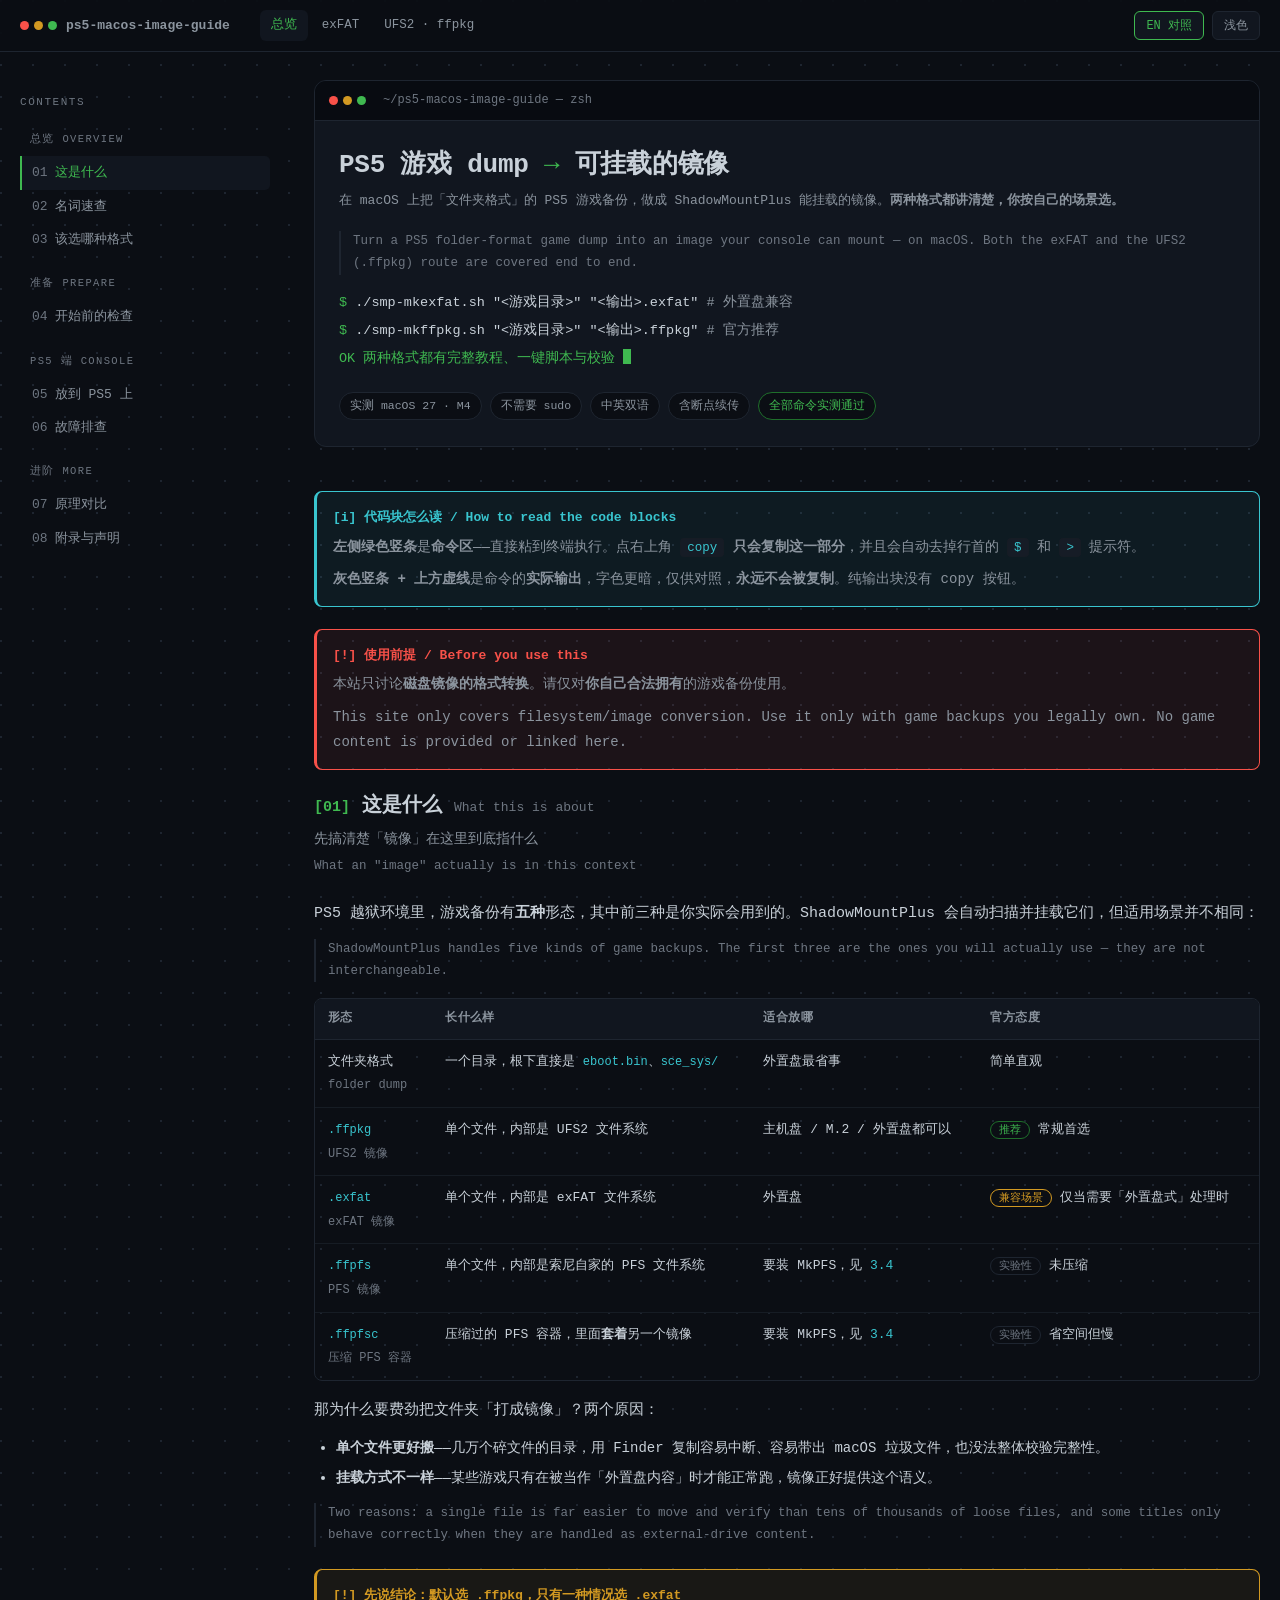
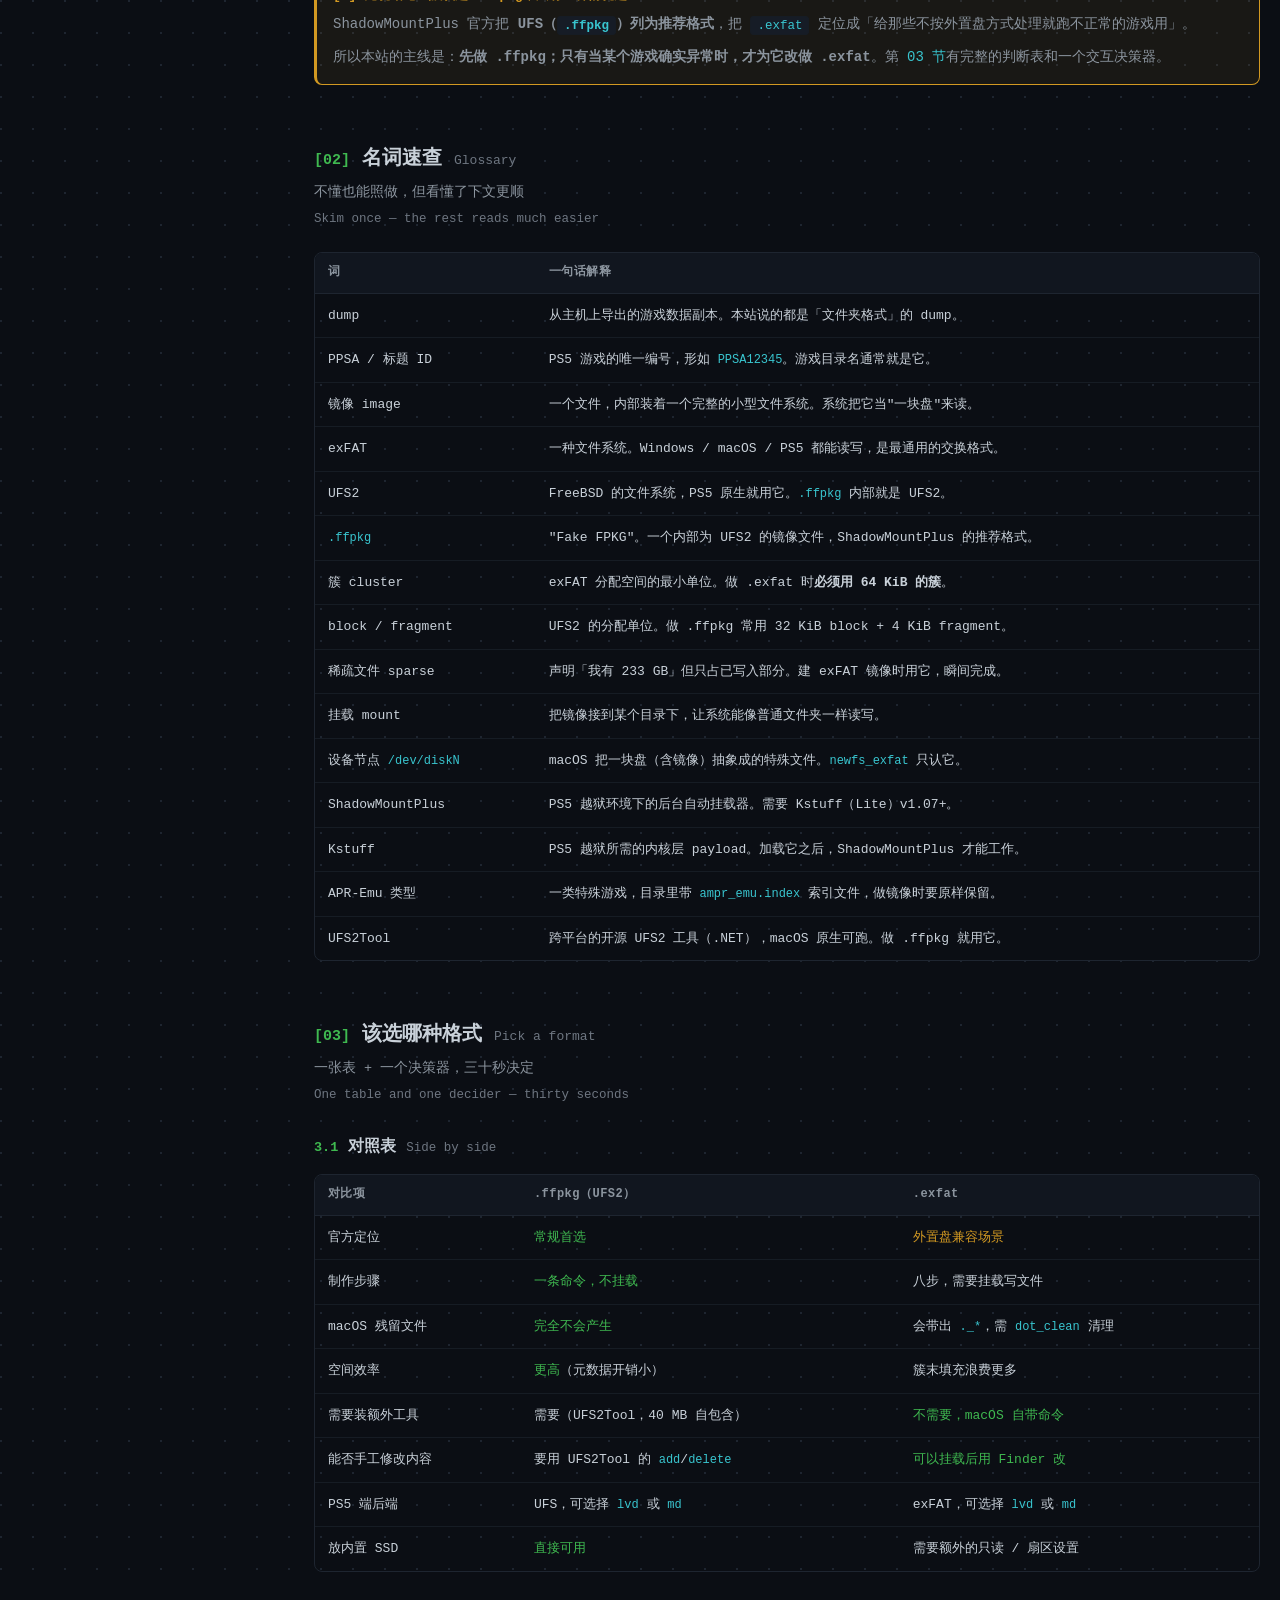
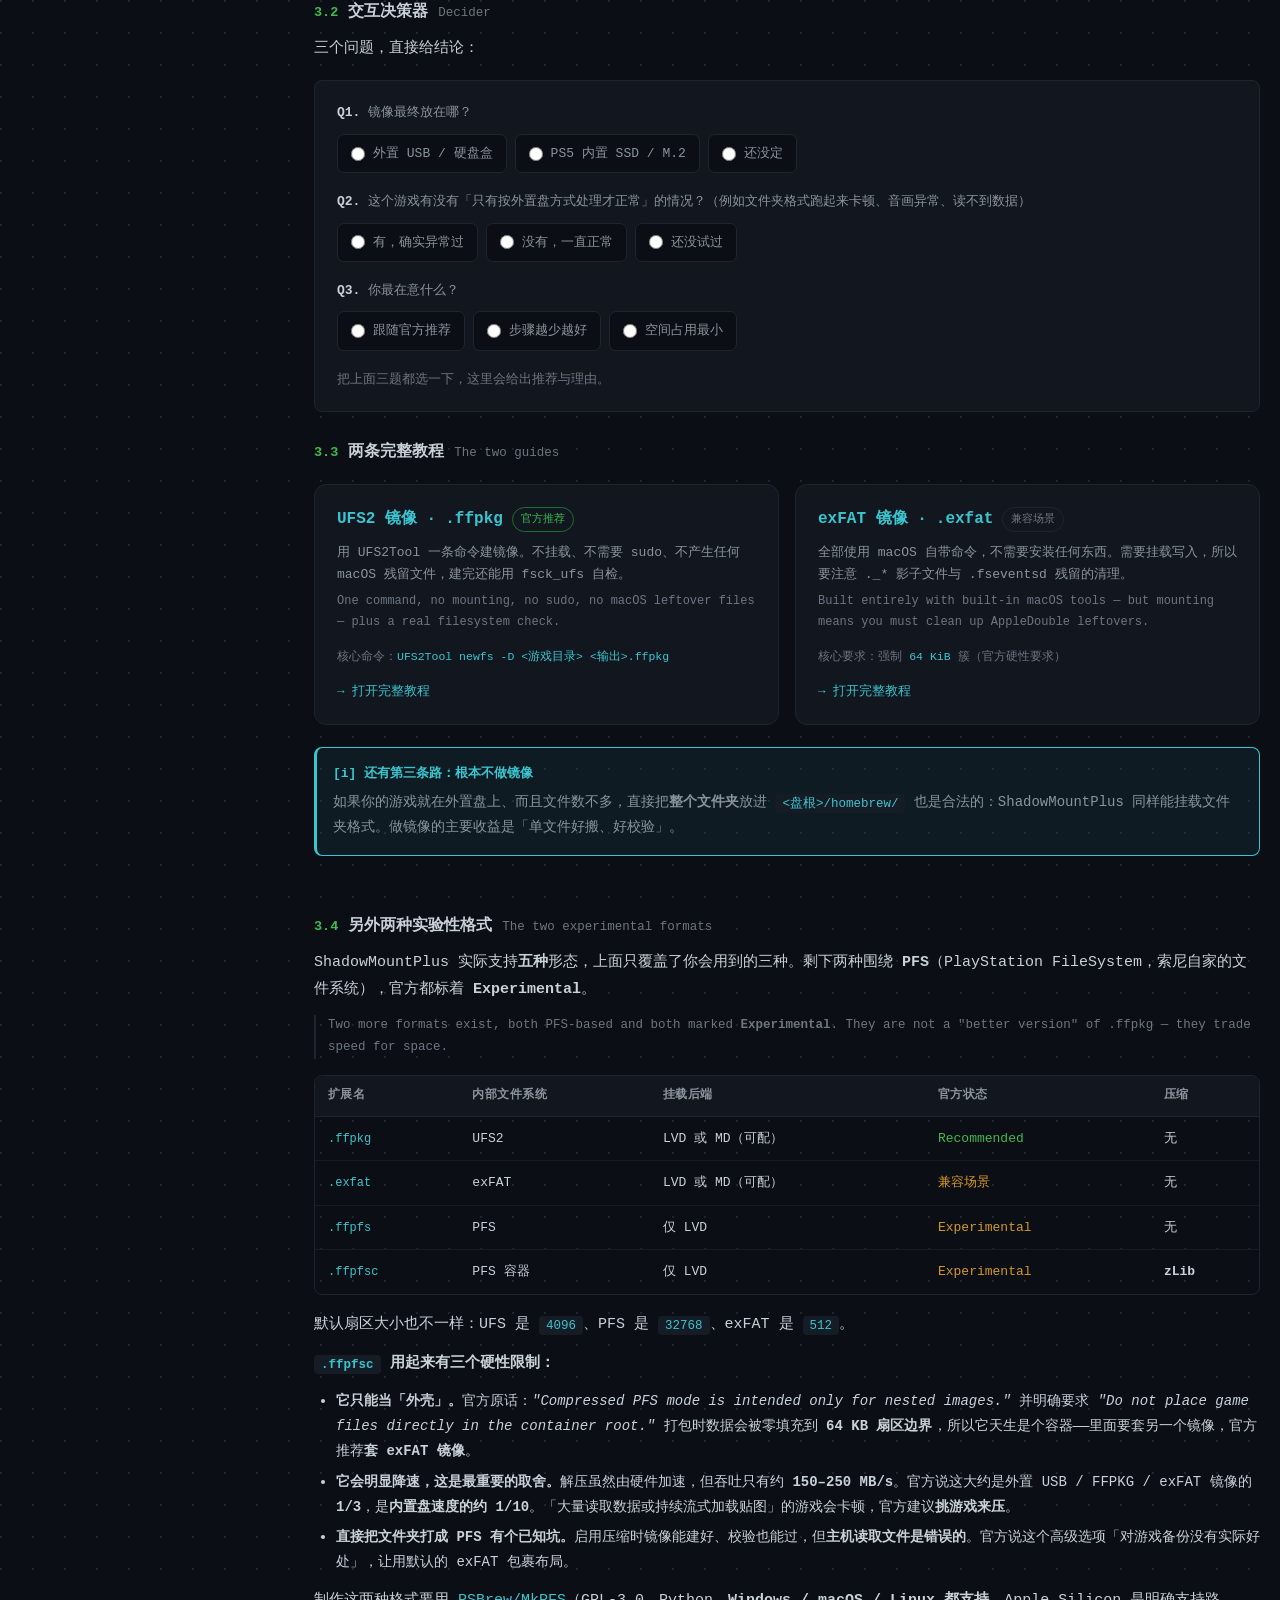
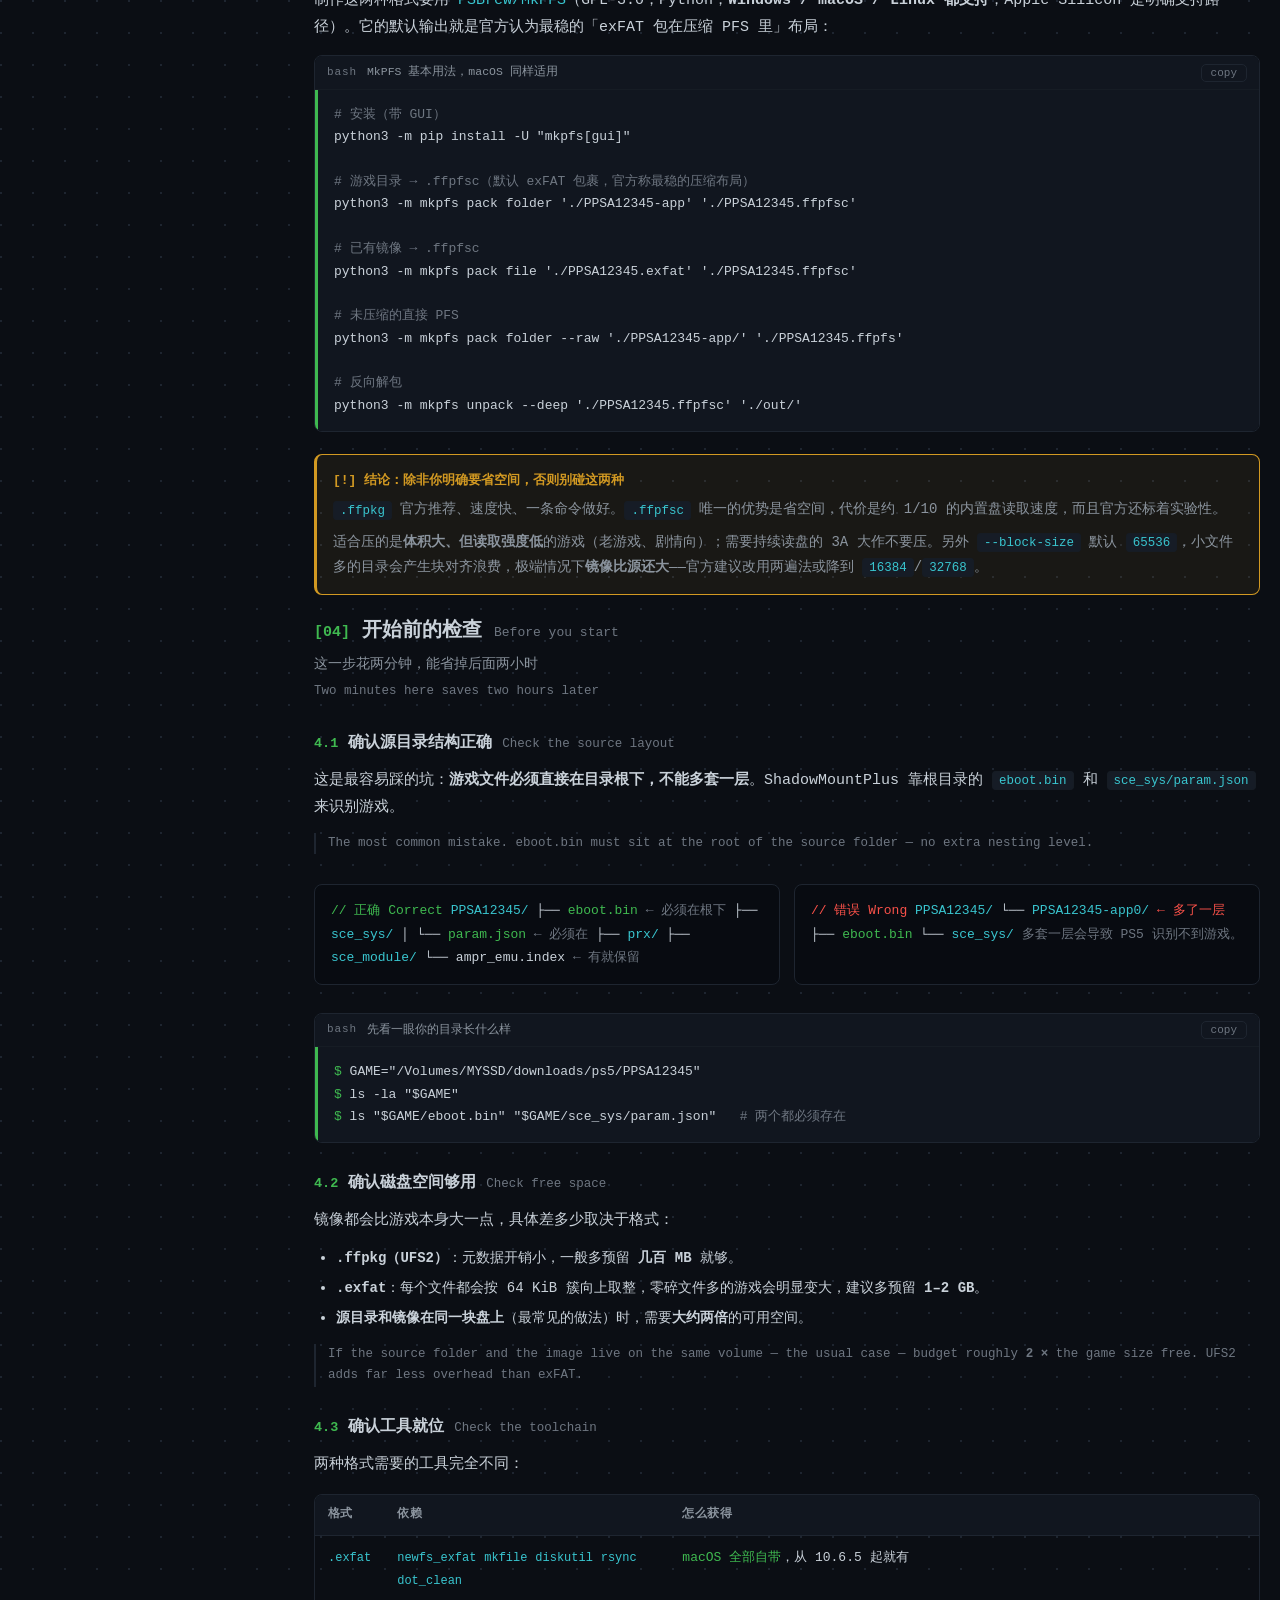
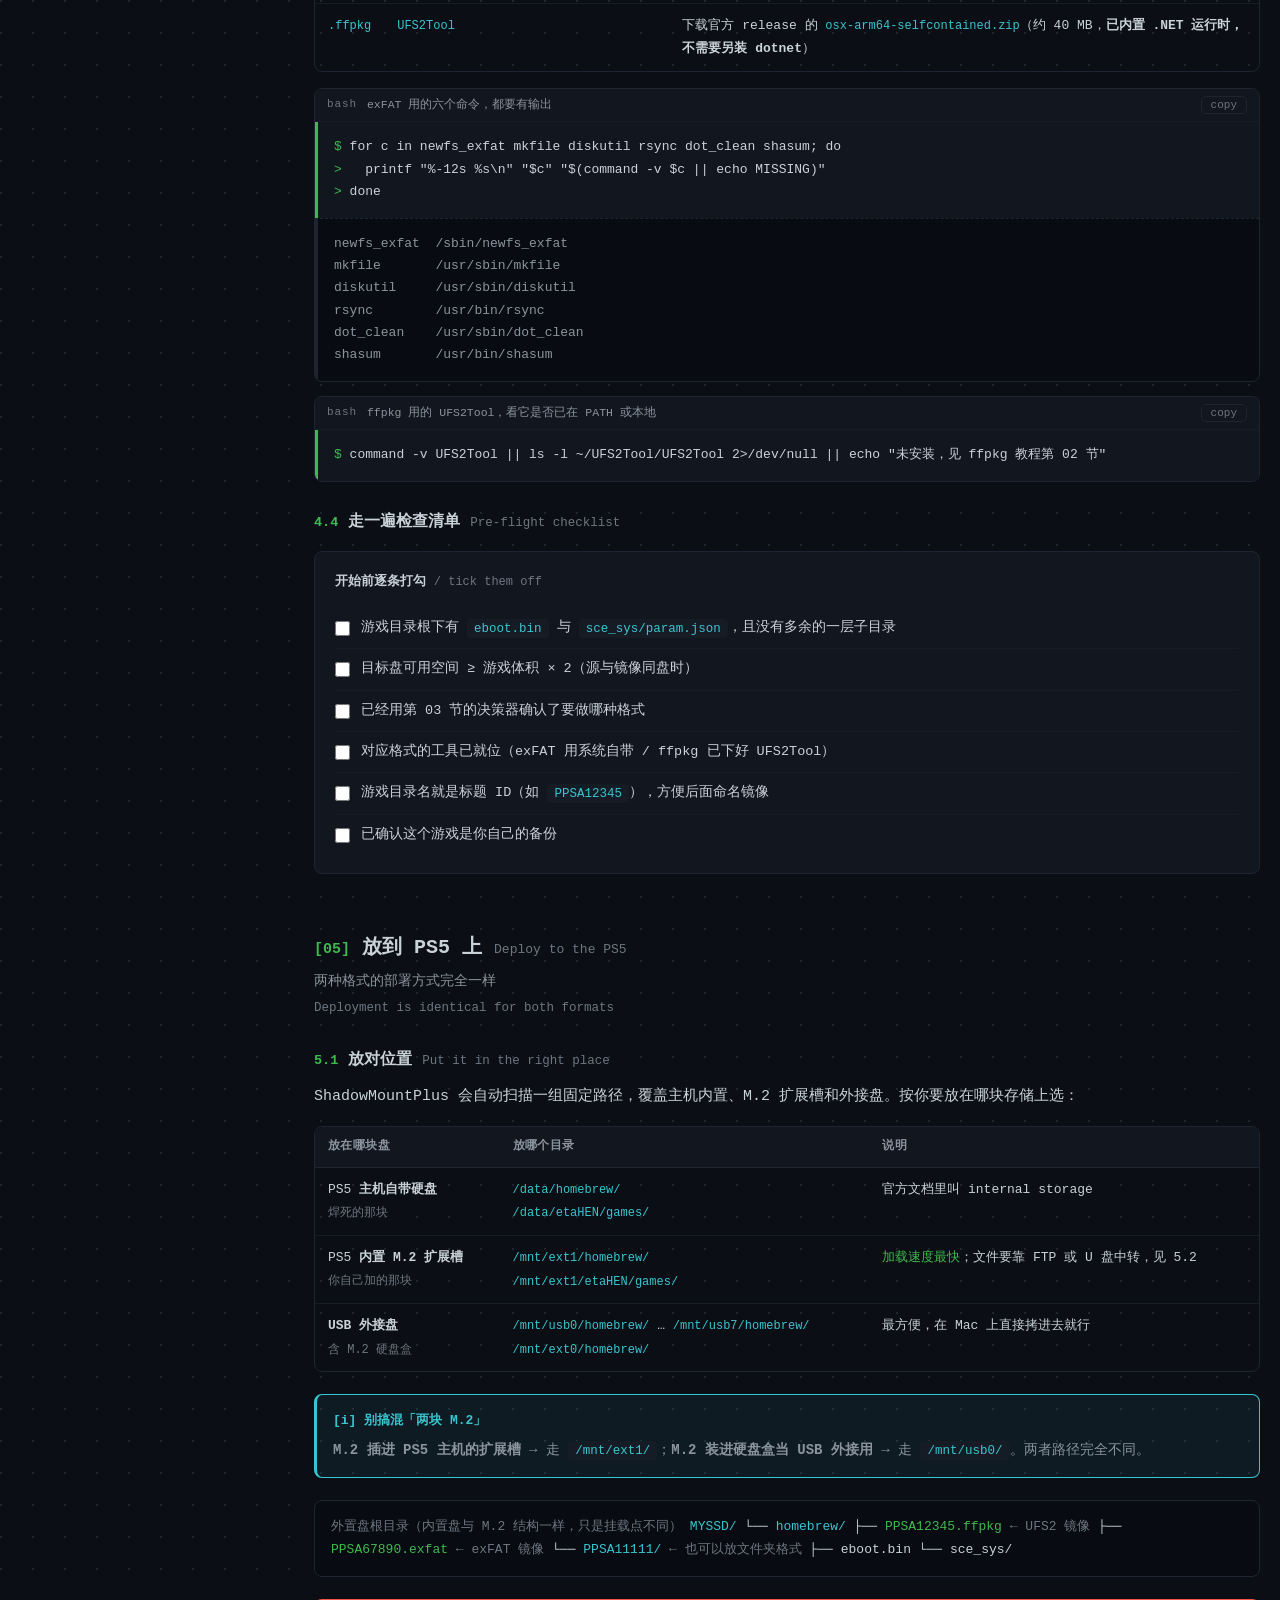
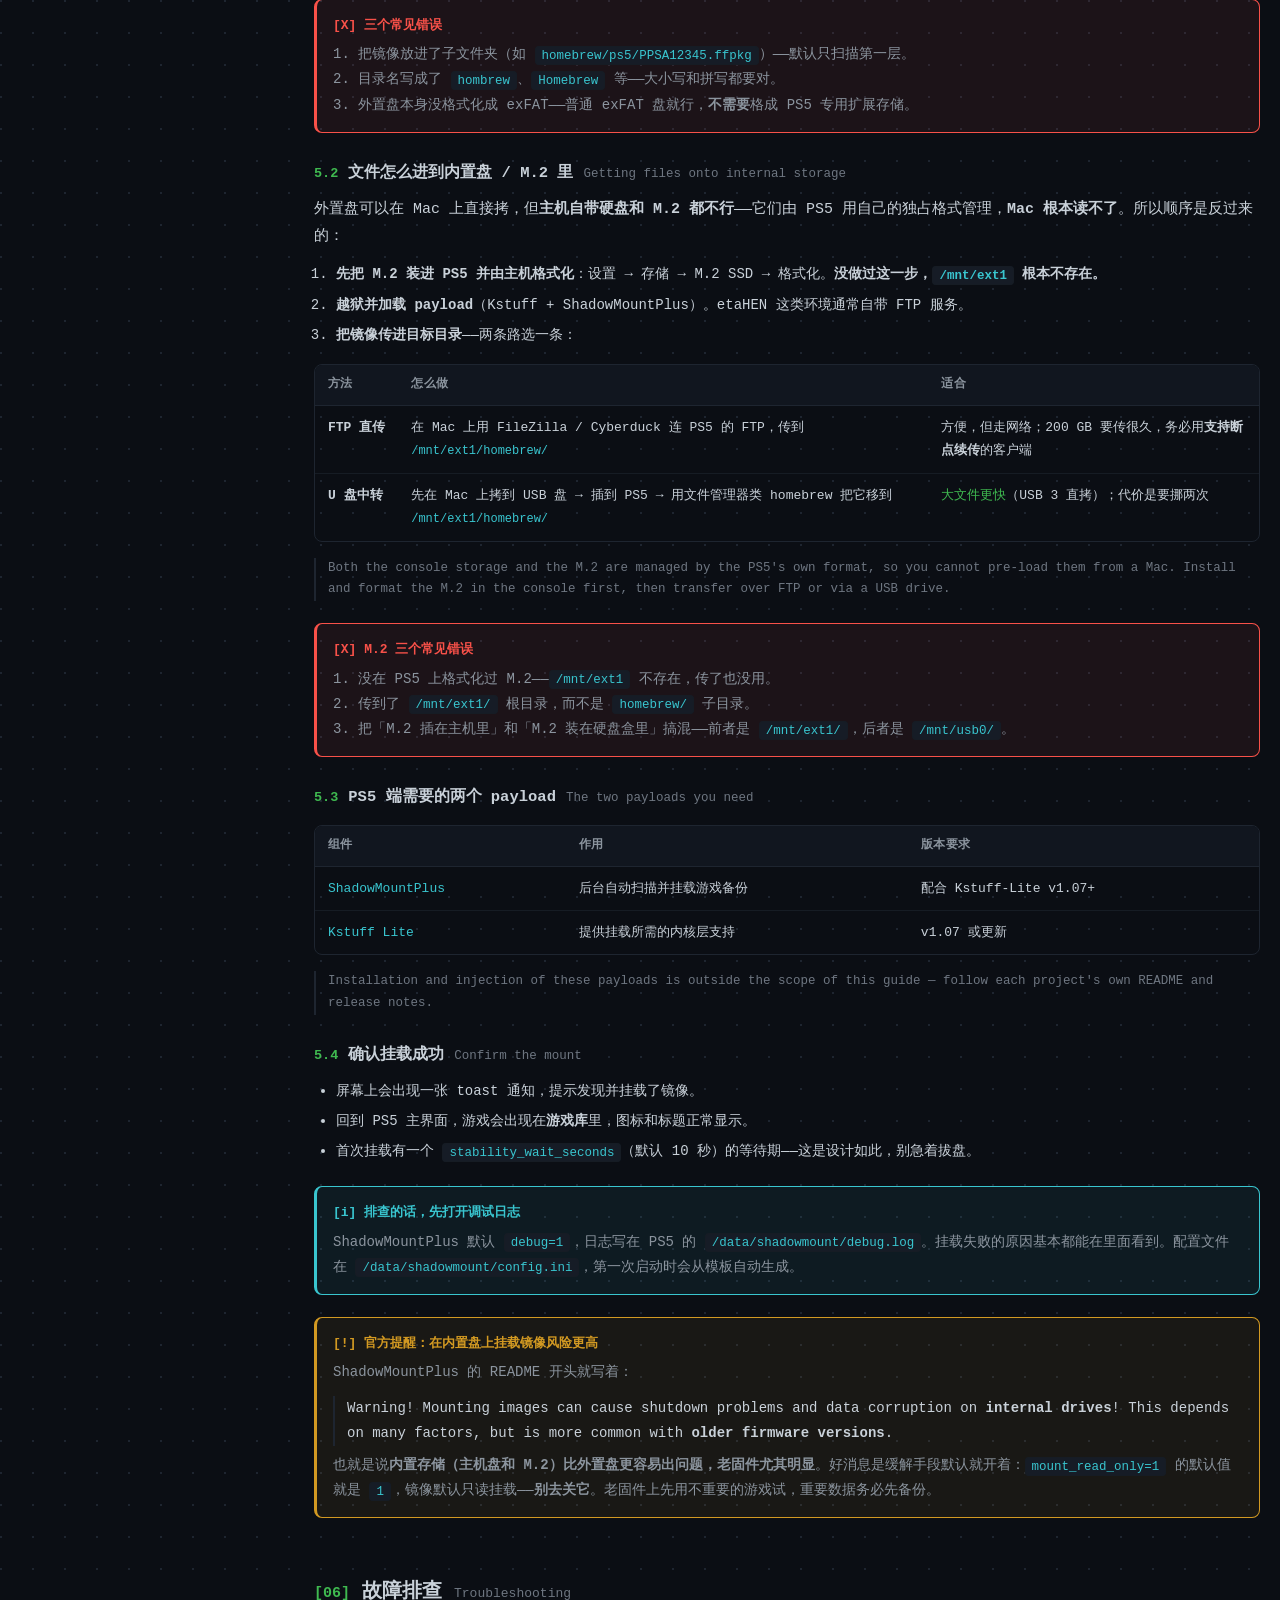
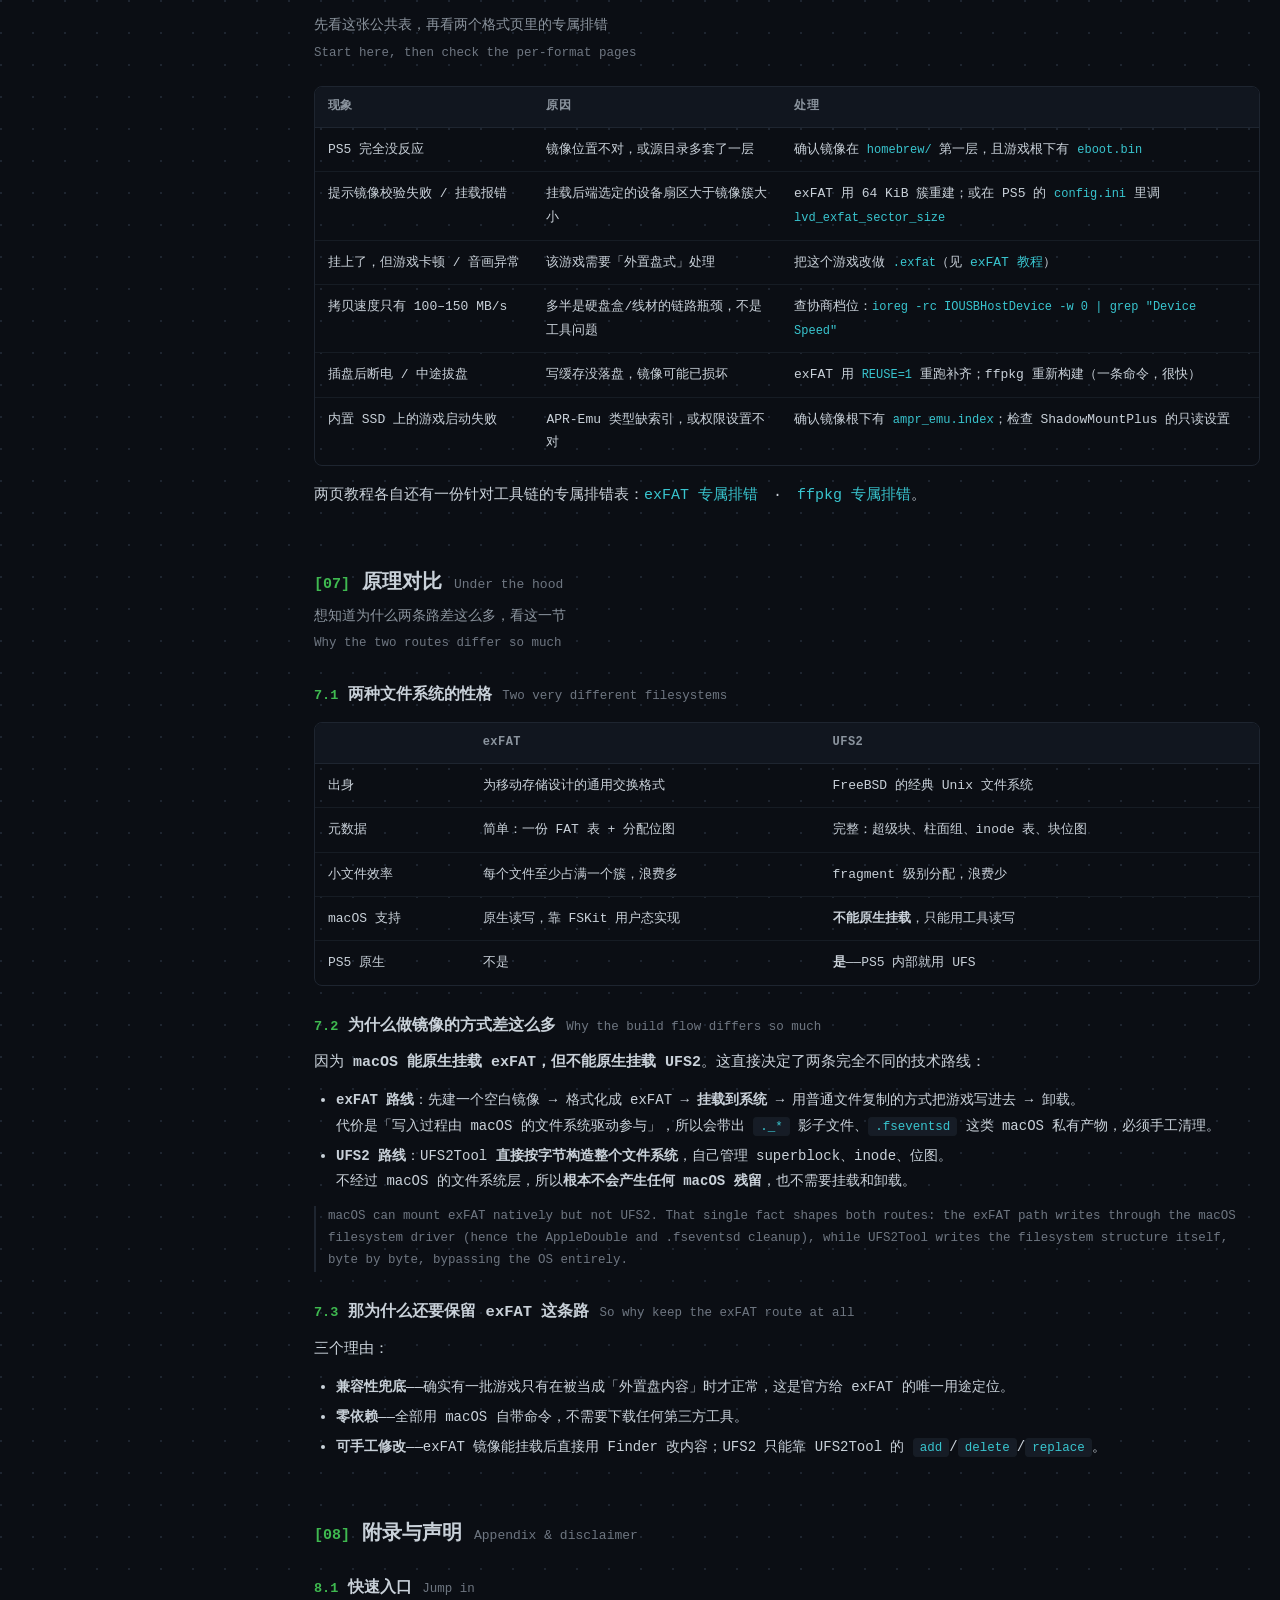
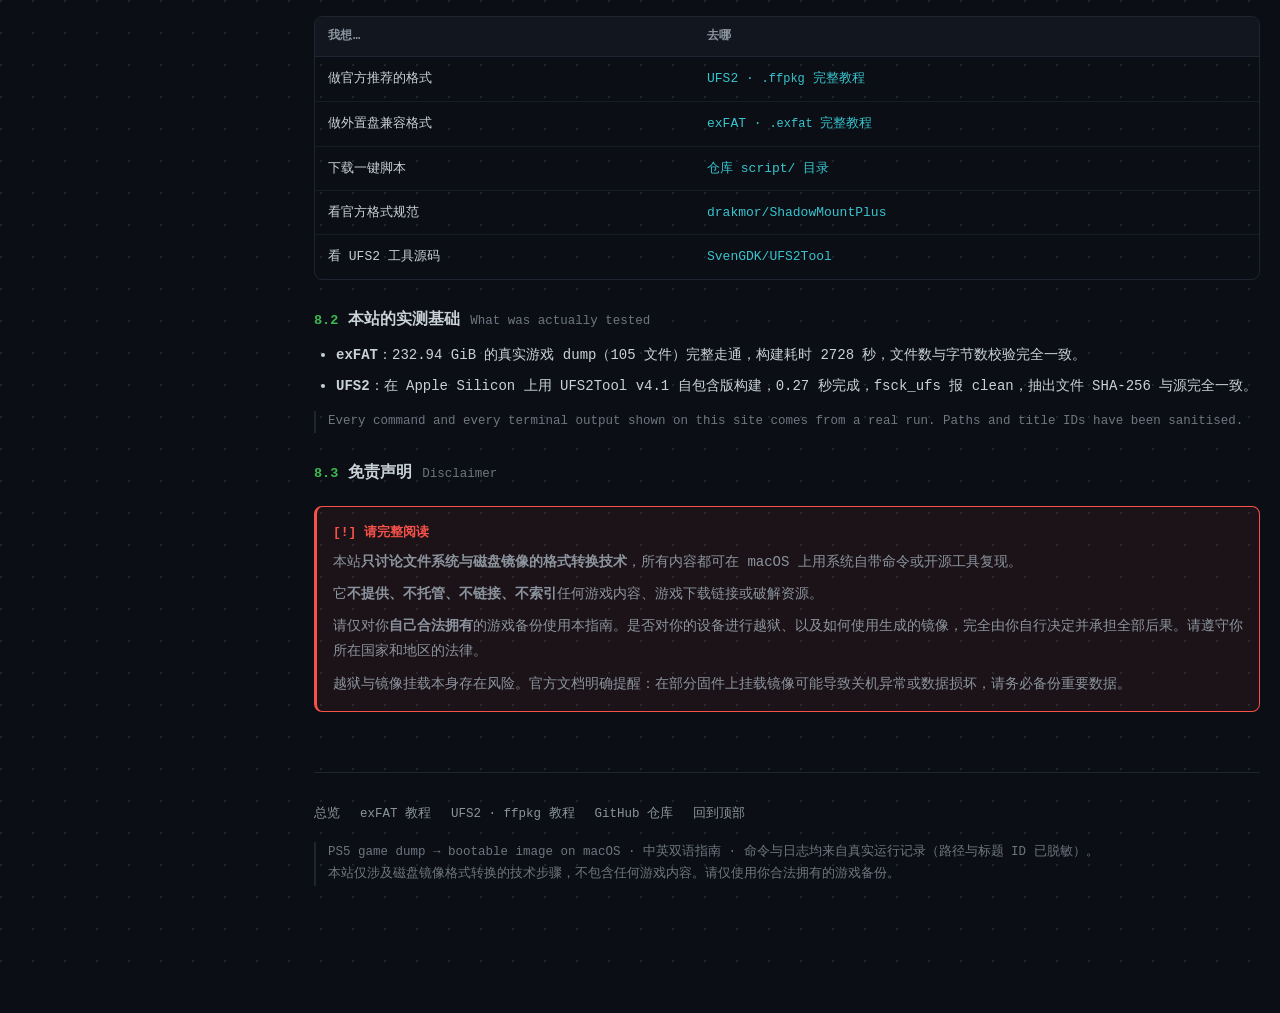
==== commit 9e450939: "docs: 补齐 M.2 部署路径与 PFS 系格式说明 - 首页 01 节：形态表从「三种」更正为「五种」，补 .ffpfs / .ffpfsc 两行 - 首页 03.4（新增）：PFS 系两种实验" ====
--- a/index.html
+++ b/index.html
@@ -85,8 +85,8 @@
       <h2 class="sec"><span class="num">[01]</span>这是什么 <span class="en-t">What this is about</span></h2>
       <div class="sec-sub">先搞清楚「镜像」在这里到底指什么<span class="en">What an "image" actually is in this context</span></div>
 
-      <p>PS5 越狱环境里，游戏备份有三种常见形态。ShadowMountPlus 会自动扫描并挂载它们，但三种形态的适用场景并不相同：</p>
-      <div class="en-block">ShadowMountPlus, the background auto-mounter for jailbroken PS5 consoles, can handle three kinds of game backups. They are not interchangeable.</div>
+      <p>PS5 越狱环境里，游戏备份有<strong>五种</strong>形态，其中前三种是你实际会用到的。ShadowMountPlus 会自动扫描并挂载它们，但适用场景并不相同：</p>
+      <div class="en-block">ShadowMountPlus handles five kinds of game backups. The first three are the ones you will actually use — they are not interchangeable.</div>
 
       <div class="tw">
         <table>
@@ -101,7 +101,7 @@
             <tr>
               <td><code>.ffpkg</code><br><span style="color:var(--text-faint);font-size:12px">UFS2 镜像</span></td>
               <td>单个文件，内部是 UFS2 文件系统</td>
-              <td>内置 SSD / 外置盘都可以</td>
+              <td>主机盘 / M.2 / 外置盘都可以</td>
               <td><span class="fchip rec">推荐</span> 常规首选</td>
             </tr>
             <tr>
@@ -109,6 +109,18 @@
               <td>单个文件，内部是 exFAT 文件系统</td>
               <td>外置盘</td>
               <td><span class="fchip compat">兼容场景</span> 仅当需要「外置盘式」处理时</td>
+            </tr>
+            <tr>
+              <td><code>.ffpfs</code><br><span style="color:var(--text-faint);font-size:12px">PFS 镜像</span></td>
+              <td>单个文件，内部是索尼自家的 PFS 文件系统</td>
+              <td>要装 MkPFS，见 <a href="#pfs">3.4</a></td>
+              <td><span class="fchip">实验性</span> 未压缩</td>
+            </tr>
+            <tr>
+              <td><code>.ffpfsc</code><br><span style="color:var(--text-faint);font-size:12px">压缩 PFS 容器</span></td>
+              <td>压缩过的 PFS 容器，里面<strong>套着</strong>另一个镜像</td>
+              <td>要装 MkPFS，见 <a href="#pfs">3.4</a></td>
+              <td><span class="fchip">实验性</span> 省空间但慢</td>
             </tr>
           </tbody>
         </table>
@@ -235,6 +247,55 @@
       </div>
     </section>
 
+      <h3 class="step" id="pfs"><span class="sn">3.4</span>另外两种实验性格式 <span class="en-t">The two experimental formats</span></h3>
+      <p>ShadowMountPlus 实际支持<strong>五种</strong>形态，上面只覆盖了你会用到的三种。剩下两种围绕 <strong>PFS</strong>（PlayStation FileSystem，索尼自家的文件系统），官方都标着 <strong>Experimental</strong>。</p>
+      <div class="en-block">Two more formats exist, both PFS-based and both marked <strong>Experimental</strong>. They are not a "better version" of <code>.ffpkg</code> — they trade speed for space.</div>
+
+      <div class="tw">
+        <table>
+          <thead><tr><th>扩展名</th><th>内部文件系统</th><th>挂载后端</th><th>官方状态</th><th>压缩</th></tr></thead>
+          <tbody>
+            <tr><td><code>.ffpkg</code></td><td>UFS2</td><td>LVD 或 MD（可配）</td><td><span class="yes">Recommended</span></td><td>无</td></tr>
+            <tr><td><code>.exfat</code></td><td>exFAT</td><td>LVD 或 MD（可配）</td><td><span class="mid">兼容场景</span></td><td>无</td></tr>
+            <tr><td><code>.ffpfs</code></td><td>PFS</td><td>仅 LVD</td><td><span class="mid">Experimental</span></td><td>无</td></tr>
+            <tr><td><code>.ffpfsc</code></td><td>PFS 容器</td><td>仅 LVD</td><td><span class="mid">Experimental</span></td><td><strong>zLib</strong></td></tr>
+          </tbody>
+        </table>
+      </div>
+      <p>默认扇区大小也不一样：UFS 是 <code class="inl">4096</code>、PFS 是 <code class="inl">32768</code>、exFAT 是 <code class="inl">512</code>。</p>
+
+      <p><strong><code class="inl">.ffpfsc</code> 用起来有三个硬性限制：</strong></p>
+      <ul>
+        <li><strong>它只能当「外壳」。</strong>官方原话：<em>"Compressed PFS mode is intended only for nested images."</em> 并明确要求 <em>"Do not place game files directly in the container root."</em> 打包时数据会被零填充到 <strong>64 KB 扇区边界</strong>，所以它天生是个容器——里面要套另一个镜像，官方推荐<strong>套 exFAT 镜像</strong>。</li>
+        <li><strong>它会明显降速，这是最重要的取舍。</strong>解压虽然由硬件加速，但吞吐只有约 <strong>150–250 MB/s</strong>。官方说这大约是外置 USB / FFPKG / exFAT 镜像的 <strong>1/3</strong>，是<strong>内置盘速度的约 1/10</strong>。「大量读取数据或持续流式加载贴图」的游戏会卡顿，官方建议<strong>挑游戏来压</strong>。</li>
+        <li><strong>直接把文件夹打成 PFS 有个已知坑。</strong>启用压缩时镜像能建好、校验也能过，但<strong>主机读取文件是错误的</strong>。官方说这个高级选项「对游戏备份没有实际好处」，让用默认的 exFAT 包裹布局。</li>
+      </ul>
+
+      <p>制作这两种格式要用 <a href="https://github.com/PSBrew/MkPFS" target="_blank" rel="noopener">PSBrew/MkPFS</a>（GPL-3.0，Python，<strong>Windows / macOS / Linux 都支持</strong>，Apple Silicon 是明确支持路径）。它的默认输出就是官方认为最稳的「exFAT 包在压缩 PFS 里」布局：</p>
+      <div class="code">
+        <div class="code-head"><span class="lang">bash</span><span class="cap">MkPFS 基本用法，macOS 同样适用</span><button class="copy">copy</button></div>
+<pre class="cmd"><code><span class="cmt"># 安装（带 GUI）</span>
+python3 -m pip install -U "mkpfs[gui]"
+
+<span class="cmt"># 游戏目录 → .ffpfsc（默认 exFAT 包裹，官方称最稳的压缩布局）</span>
+python3 -m mkpfs pack folder './PPSA12345-app' './PPSA12345.ffpfsc'
+
+<span class="cmt"># 已有镜像 → .ffpfsc</span>
+python3 -m mkpfs pack file './PPSA12345.exfat' './PPSA12345.ffpfsc'
+
+<span class="cmt"># 未压缩的直接 PFS</span>
+python3 -m mkpfs pack folder --raw './PPSA12345-app/' './PPSA12345.ffpfs'
+
+<span class="cmt"># 反向解包</span>
+python3 -m mkpfs unpack --deep './PPSA12345.ffpfsc' './out/'</code></pre>
+      </div>
+
+      <div class="notice">
+        <div class="nt">[!] 结论：除非你明确要省空间，否则别碰这两种</div>
+        <p><code class="inl">.ffpkg</code> 官方推荐、速度快、一条命令做好。<code class="inl">.ffpfsc</code> 唯一的优势是省空间，代价是约 1/10 的内置盘读取速度，而且官方还标着实验性。</p>
+        <p>适合压的是<strong>体积大、但读取强度低</strong>的游戏（老游戏、剧情向）；需要持续读盘的 3A 大作不要压。另外 <code class="inl">--block-size</code> 默认 <code class="inl">65536</code>，小文件多的目录会产生块对齐浪费，极端情况下<strong>镜像比源还大</strong>——官方建议改用两遍法或降到 <code class="inl">16384</code>/<code class="inl">32768</code>。</p>
+      </div>
+
     <!-- ============ 04 ============ -->
     <section id="before">
       <h2 class="sec"><span class="num">[04]</span>开始前的检查 <span class="en-t">Before you start</span></h2>
@@ -334,17 +395,34 @@
       <div class="sec-sub">两种格式的部署方式完全一样<span class="en">Deployment is identical for both formats</span></div>
 
       <h3 class="step"><span class="sn">5.1</span>放对位置 <span class="en-t">Put it in the right place</span></h3>
-      <p>ShadowMountPlus 会自动扫描几个固定路径。按你用的是外置盘还是内置 SSD 选：</p>
-      <div class="tw">
-        <table>
-          <thead><tr><th>存储</th><th>推荐路径</th><th>说明</th></tr></thead>
-          <tbody>
-            <tr><td>外置 USB 盘 / HDD / SSD</td><td><code>/mnt/usb0/homebrew/</code><br><code>/mnt/ext0/homebrew/</code></td><td>把镜像丢进盘根的 <code>homebrew/</code> 目录即可</td></tr>
-            <tr><td>PS5 内置存储</td><td><code>/data/homebrew/</code><br><code>/data/etaHEN/games/</code></td><td>通过 FTP 上传，适合常用游戏</td></tr>
-          </tbody>
-        </table>
-      </div>
-      <div class="tree"><span class="x">外置盘根目录</span>
+      <p>ShadowMountPlus 会自动扫描一组固定路径，覆盖主机内置、M.2 扩展槽和外接盘。按你要放在哪块存储上选：</p>
+      <div class="tw">
+        <table>
+          <thead><tr><th>放在哪块盘</th><th>放哪个目录</th><th>说明</th></tr></thead>
+          <tbody>
+            <tr>
+              <td>PS5 <strong>主机自带硬盘</strong><br><span style="color:var(--text-faint);font-size:12px">焊死的那块</span></td>
+              <td><code>/data/homebrew/</code><br><code>/data/etaHEN/games/</code></td>
+              <td>官方文档里叫 internal storage</td>
+            </tr>
+            <tr>
+              <td>PS5 <strong>内置 M.2 扩展槽</strong><br><span style="color:var(--text-faint);font-size:12px">你自己加的那块</span></td>
+              <td><code>/mnt/ext1/homebrew/</code><br><code>/mnt/ext1/etaHEN/games/</code></td>
+              <td><span class="yes">加载速度最快</span>；文件要靠 FTP 或 U 盘中转，见 5.2</td>
+            </tr>
+            <tr>
+              <td><strong>USB 外接盘</strong><br><span style="color:var(--text-faint);font-size:12px">含 M.2 硬盘盒</span></td>
+              <td><code>/mnt/usb0/homebrew/</code> … <code>/mnt/usb7/homebrew/</code><br><code>/mnt/ext0/homebrew/</code></td>
+              <td>最方便，在 Mac 上直接拷进去就行</td>
+            </tr>
+          </tbody>
+        </table>
+      </div>
+      <div class="notice info">
+        <div class="nt">[i] 别搞混「两块 M.2」</div>
+        <p><strong>M.2 插进 PS5 主机的扩展槽</strong> → 走 <code class="inl">/mnt/ext1/</code>；<strong>M.2 装进硬盘盒当 USB 外接用</strong> → 走 <code class="inl">/mnt/usb0/</code>。两者路径完全不同。</p>
+      </div>
+      <div class="tree"><span class="x">外置盘根目录（内置盘与 M.2 结构一样，只是挂载点不同）</span>
 <span class="d">MYSSD/</span>
 └── <span class="d">homebrew/</span>
     ├── <span class="k">PPSA12345.ffpkg</span>        <span class="x">← UFS2 镜像</span>
@@ -359,7 +437,39 @@
            3. 外置盘本身没格式化成 exFAT——普通 exFAT 盘就行，<strong>不需要</strong>格成 PS5 专用扩展存储。</p>
       </div>
 
-      <h3 class="step"><span class="sn">5.2</span>PS5 端需要的两个 payload <span class="en-t">The two payloads you need</span></h3>
+      <h3 class="step"><span class="sn">5.2</span>文件怎么进到内置盘 / M.2 里 <span class="en-t">Getting files onto internal storage</span></h3>
+      <p>外置盘可以在 Mac 上直接拷，但<strong>主机自带硬盘和 M.2 都不行</strong>——它们由 PS5 用自己的独占格式管理，<strong>Mac 根本读不了</strong>。所以顺序是反过来的：</p>
+      <ol>
+        <li><strong>先把 M.2 装进 PS5 并由主机格式化</strong>：设置 → 存储 → M.2 SSD → 格式化。<strong>没做过这一步，<code class="inl">/mnt/ext1</code> 根本不存在。</strong></li>
+        <li><strong>越狱并加载 payload</strong>（Kstuff + ShadowMountPlus）。etaHEN 这类环境通常自带 FTP 服务。</li>
+        <li><strong>把镜像传进目标目录</strong>——两条路选一条：</li>
+      </ol>
+      <div class="tw">
+        <table>
+          <thead><tr><th>方法</th><th>怎么做</th><th>适合</th></tr></thead>
+          <tbody>
+            <tr>
+              <td><strong>FTP 直传</strong></td>
+              <td>在 Mac 上用 FileZilla / Cyberduck 连 PS5 的 FTP，传到 <code>/mnt/ext1/homebrew/</code></td>
+              <td>方便，但走网络；200 GB 要传很久，务必用<strong>支持断点续传</strong>的客户端</td>
+            </tr>
+            <tr>
+              <td><strong>U 盘中转</strong></td>
+              <td>先在 Mac 上拷到 USB 盘 → 插到 PS5 → 用文件管理器类 homebrew 把它移到 <code>/mnt/ext1/homebrew/</code></td>
+              <td><span class="yes">大文件更快</span>（USB 3 直拷）；代价是要挪两次</td>
+            </tr>
+          </tbody>
+        </table>
+      </div>
+      <p class="en-block">Both the console storage and the M.2 are managed by the PS5's own format, so you cannot pre-load them from a Mac. Install and format the M.2 in the console first, then transfer over FTP or via a USB drive.</p>
+      <div class="notice danger">
+        <div class="nt">[X] M.2 三个常见错误</div>
+        <p>1. 没在 PS5 上格式化过 M.2——<code class="inl">/mnt/ext1</code> 不存在，传了也没用。<br>
+           2. 传到了 <code class="inl">/mnt/ext1/</code> 根目录，而不是 <code class="inl">homebrew/</code> 子目录。<br>
+           3. 把「M.2 插在主机里」和「M.2 装在硬盘盒里」搞混——前者是 <code class="inl">/mnt/ext1/</code>，后者是 <code class="inl">/mnt/usb0/</code>。</p>
+      </div>
+
+      <h3 class="step"><span class="sn">5.3</span>PS5 端需要的两个 payload <span class="en-t">The two payloads you need</span></h3>
       <div class="tw">
         <table>
           <thead><tr><th>组件</th><th>作用</th><th>版本要求</th></tr></thead>
@@ -371,7 +481,7 @@
       </div>
       <p class="en-block">Installation and injection of these payloads is outside the scope of this guide — follow each project's own README and release notes.</p>
 
-      <h3 class="step"><span class="sn">5.3</span>确认挂载成功 <span class="en-t">Confirm the mount</span></h3>
+      <h3 class="step"><span class="sn">5.4</span>确认挂载成功 <span class="en-t">Confirm the mount</span></h3>
       <ul>
         <li>屏幕上会出现一张 toast 通知，提示发现并挂载了镜像。</li>
         <li>回到 PS5 主界面，游戏会出现在<strong>游戏库</strong>里，图标和标题正常显示。</li>
@@ -383,8 +493,10 @@
       </div>
 
       <div class="notice">
-        <div class="nt">[!] 官方提醒：挂载镜像本身有风险</div>
-        <p>官方文档明确写过，<strong>挂载镜像在部分旧固件上可能导致关机异常或数据损坏</strong>，越老的固件越常见。重要数据务必备份，并先用不重要的游戏做测试。</p>
+        <div class="nt">[!] 官方提醒：在内置盘上挂载镜像风险更高</div>
+        <p>ShadowMountPlus 的 README 开头就写着：</p>
+        <p style="color:var(--text);border-left:2px solid var(--border);padding-left:12px;margin-top:10px">Warning! Mounting images can cause shutdown problems and data corruption on <strong>internal drives</strong>! This depends on many factors, but is more common with <strong>older firmware versions</strong>.</p>
+        <p>也就是说<strong>内置存储（主机盘和 M.2）比外置盘更容易出问题，老固件尤其明显</strong>。好消息是缓解手段默认就开着：<code class="inl">mount_read_only=1</code> 的默认值就是 <code class="inl">1</code>，镜像默认只读挂载——<strong>别去关它</strong>。老固件上先用不重要的游戏试，重要数据务必先备份。</p>
       </div>
     </section>
 
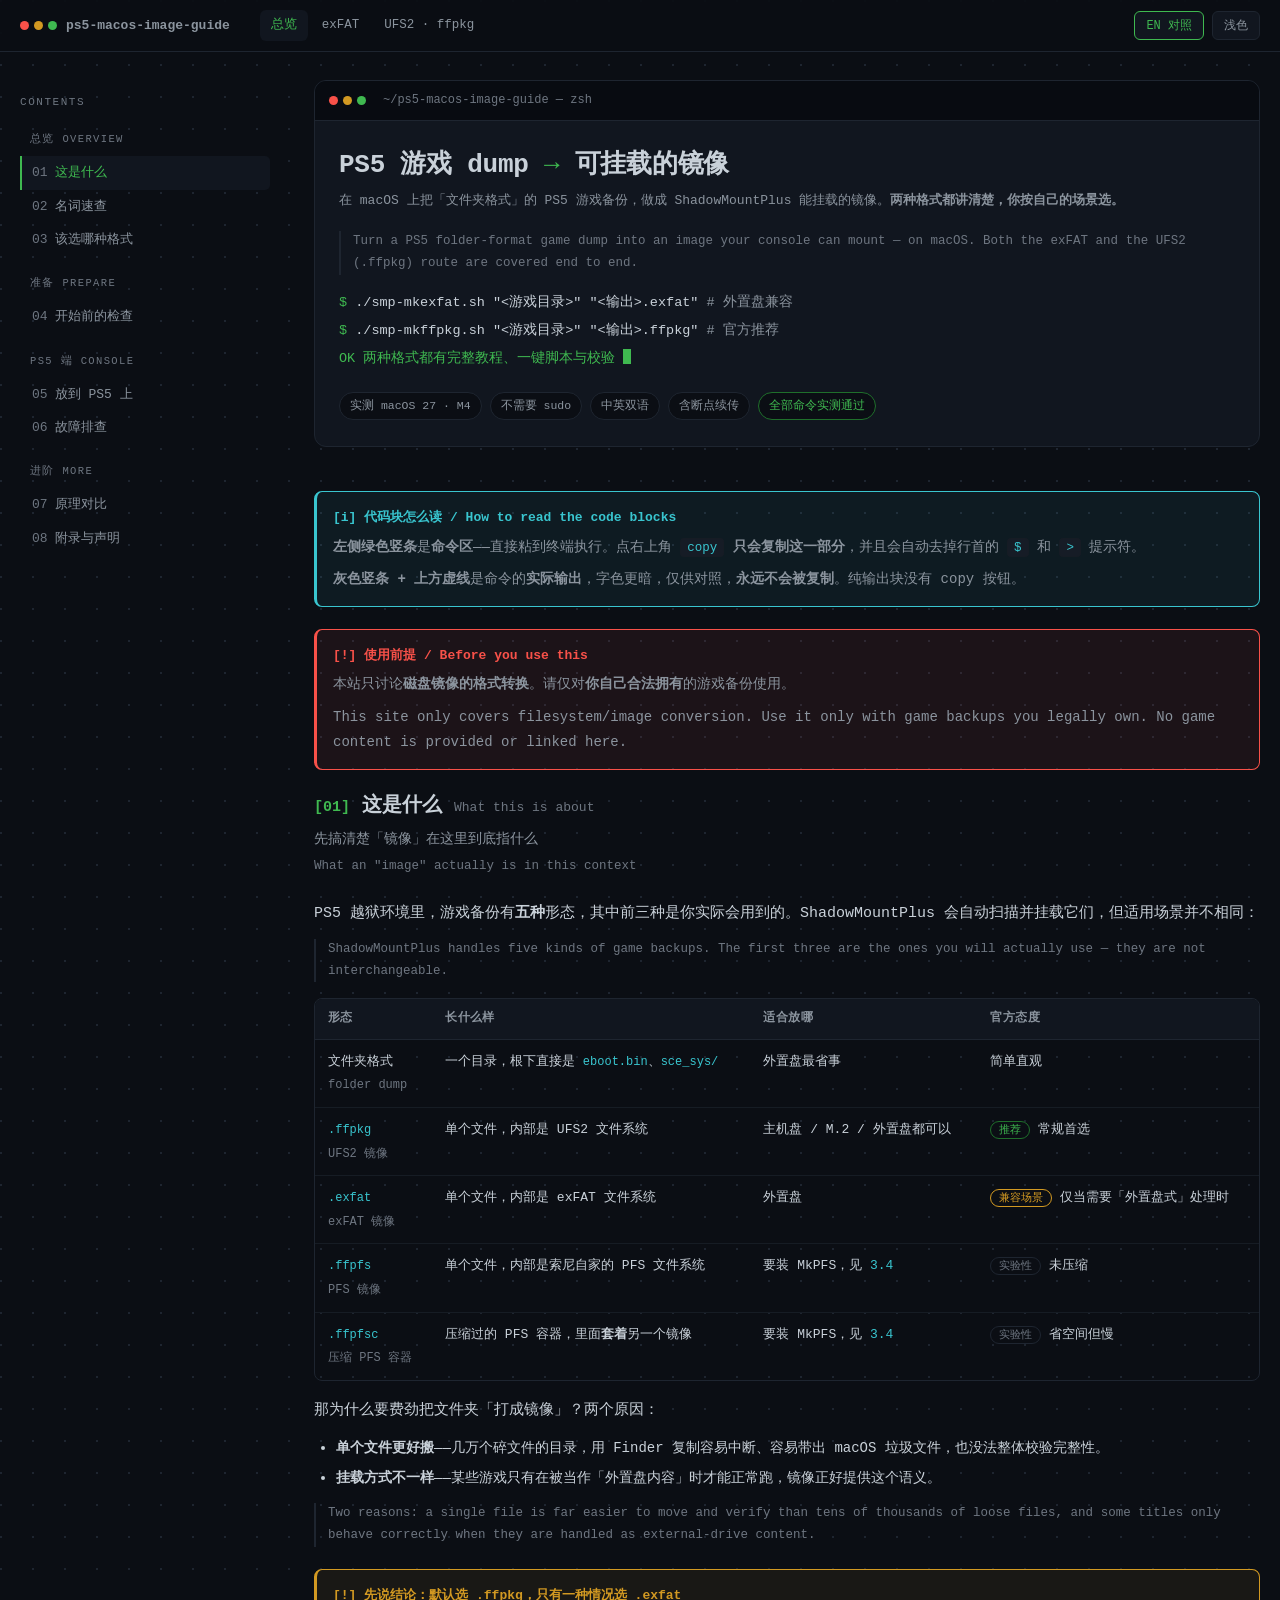
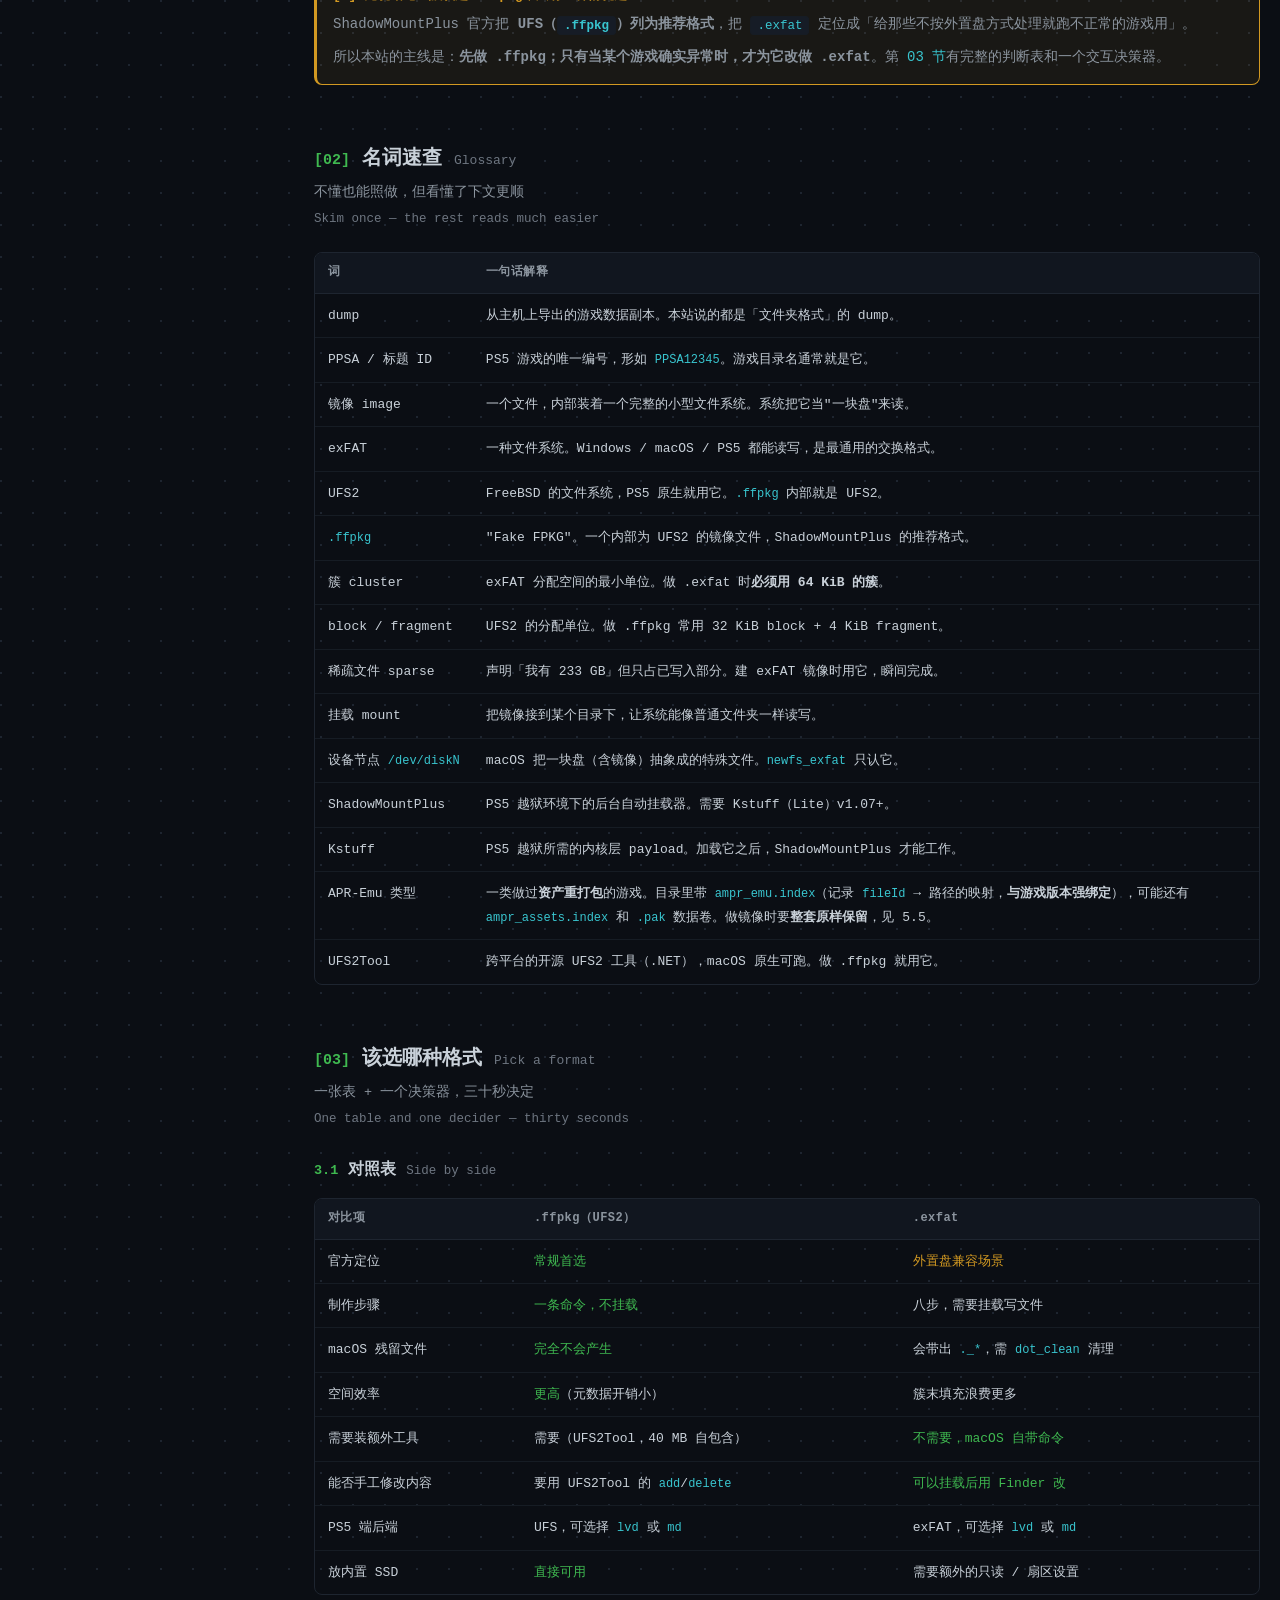
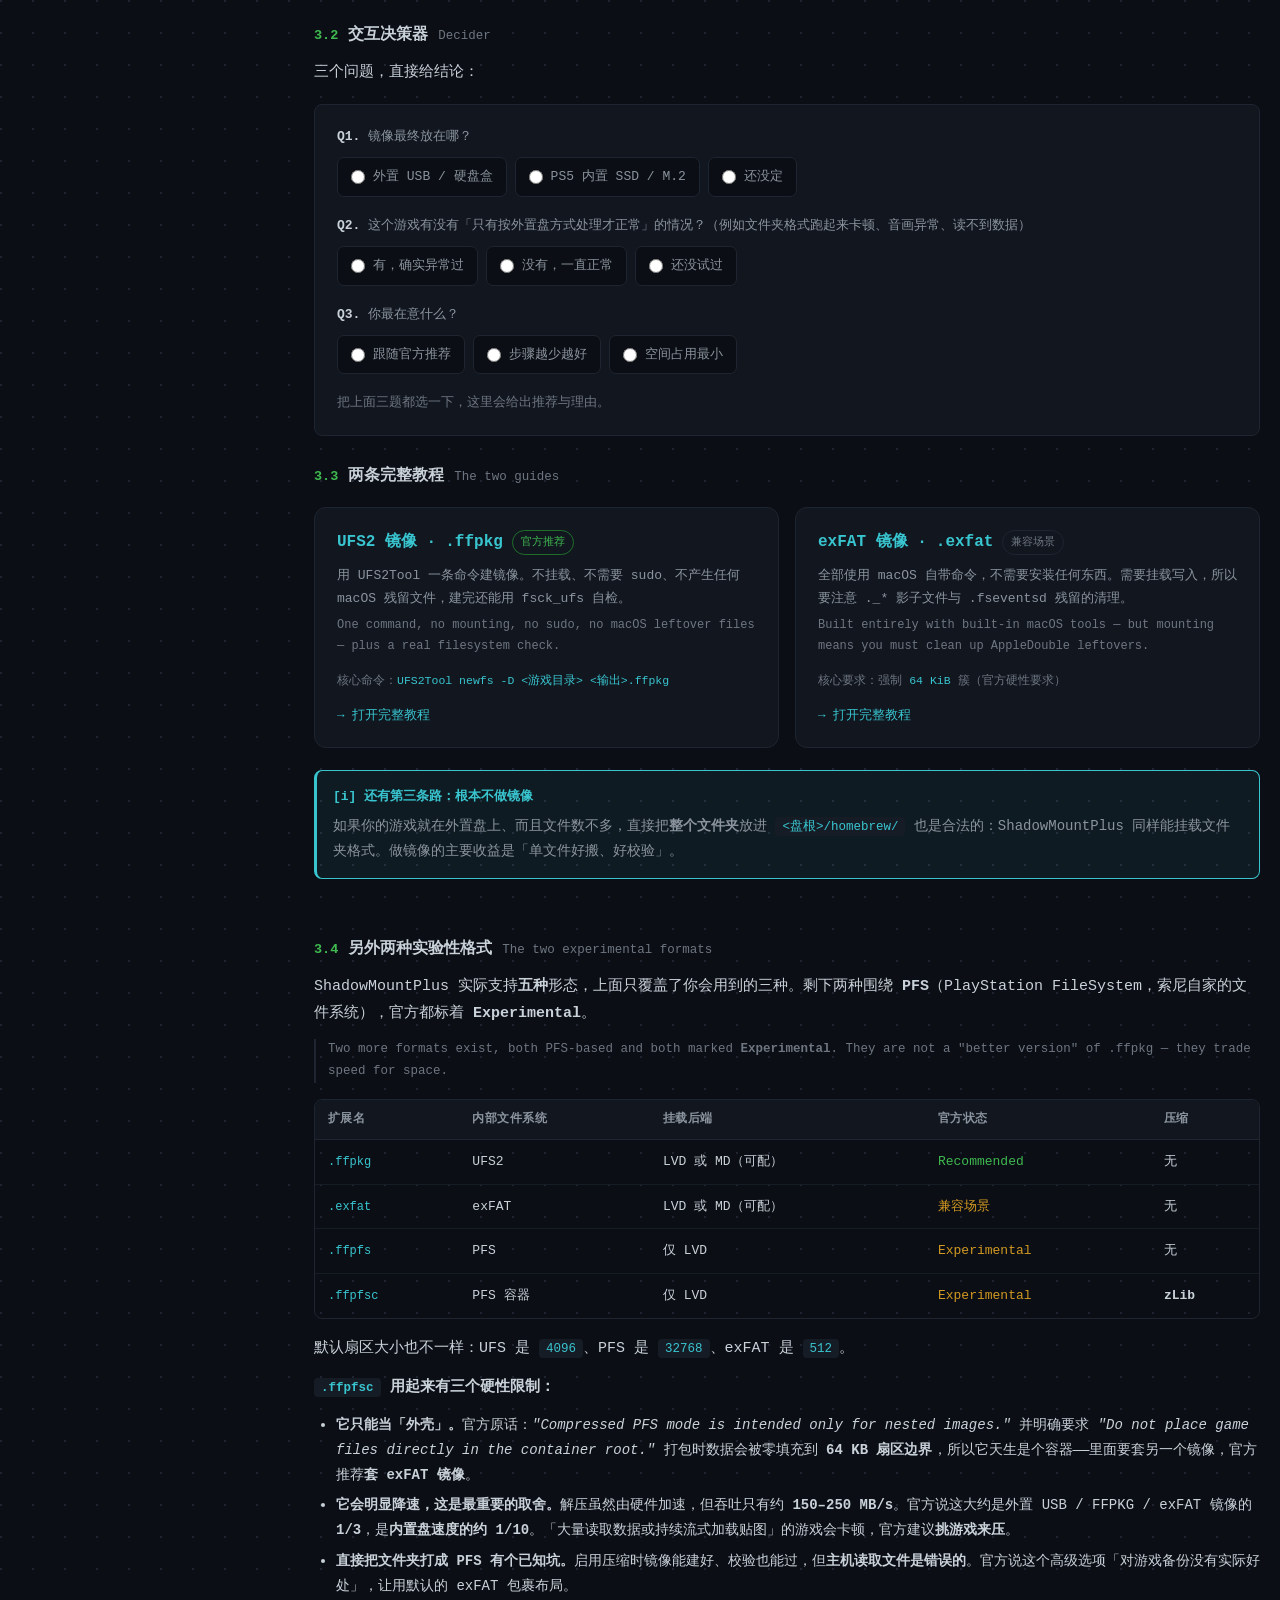
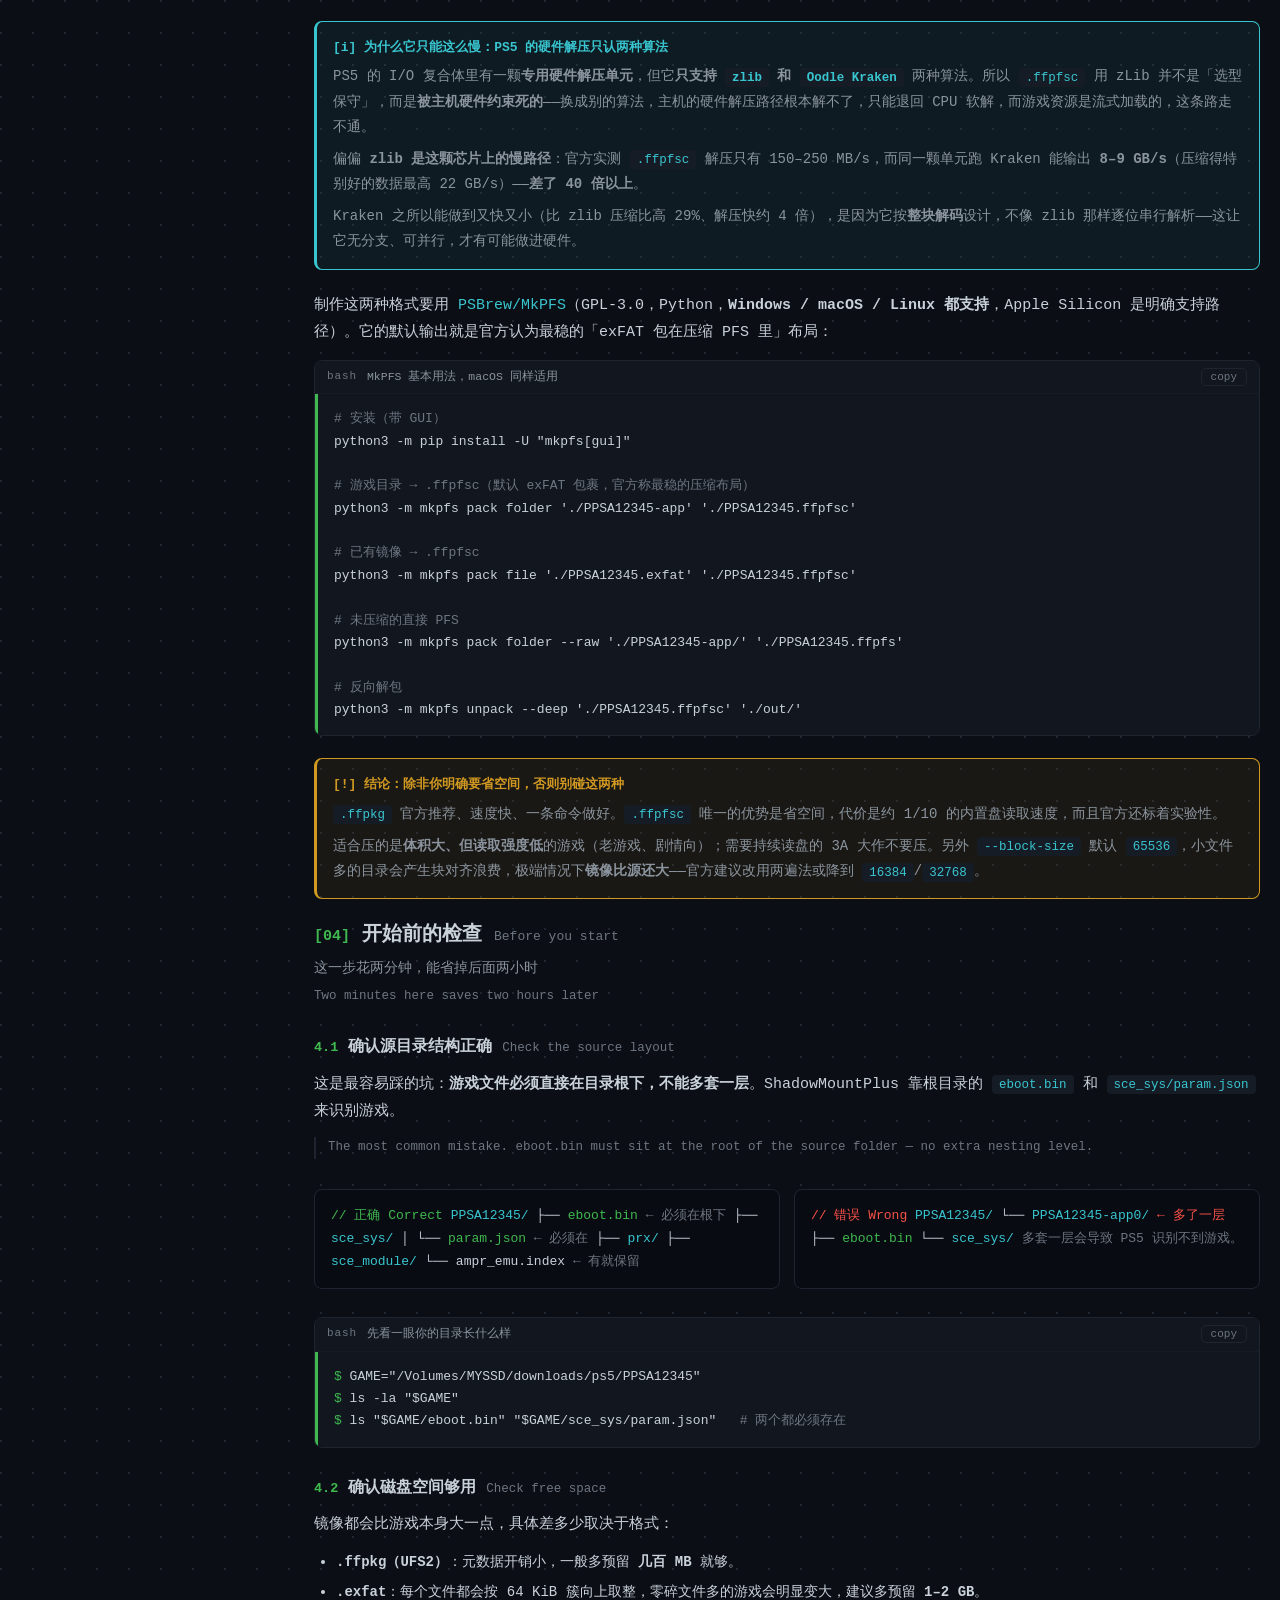
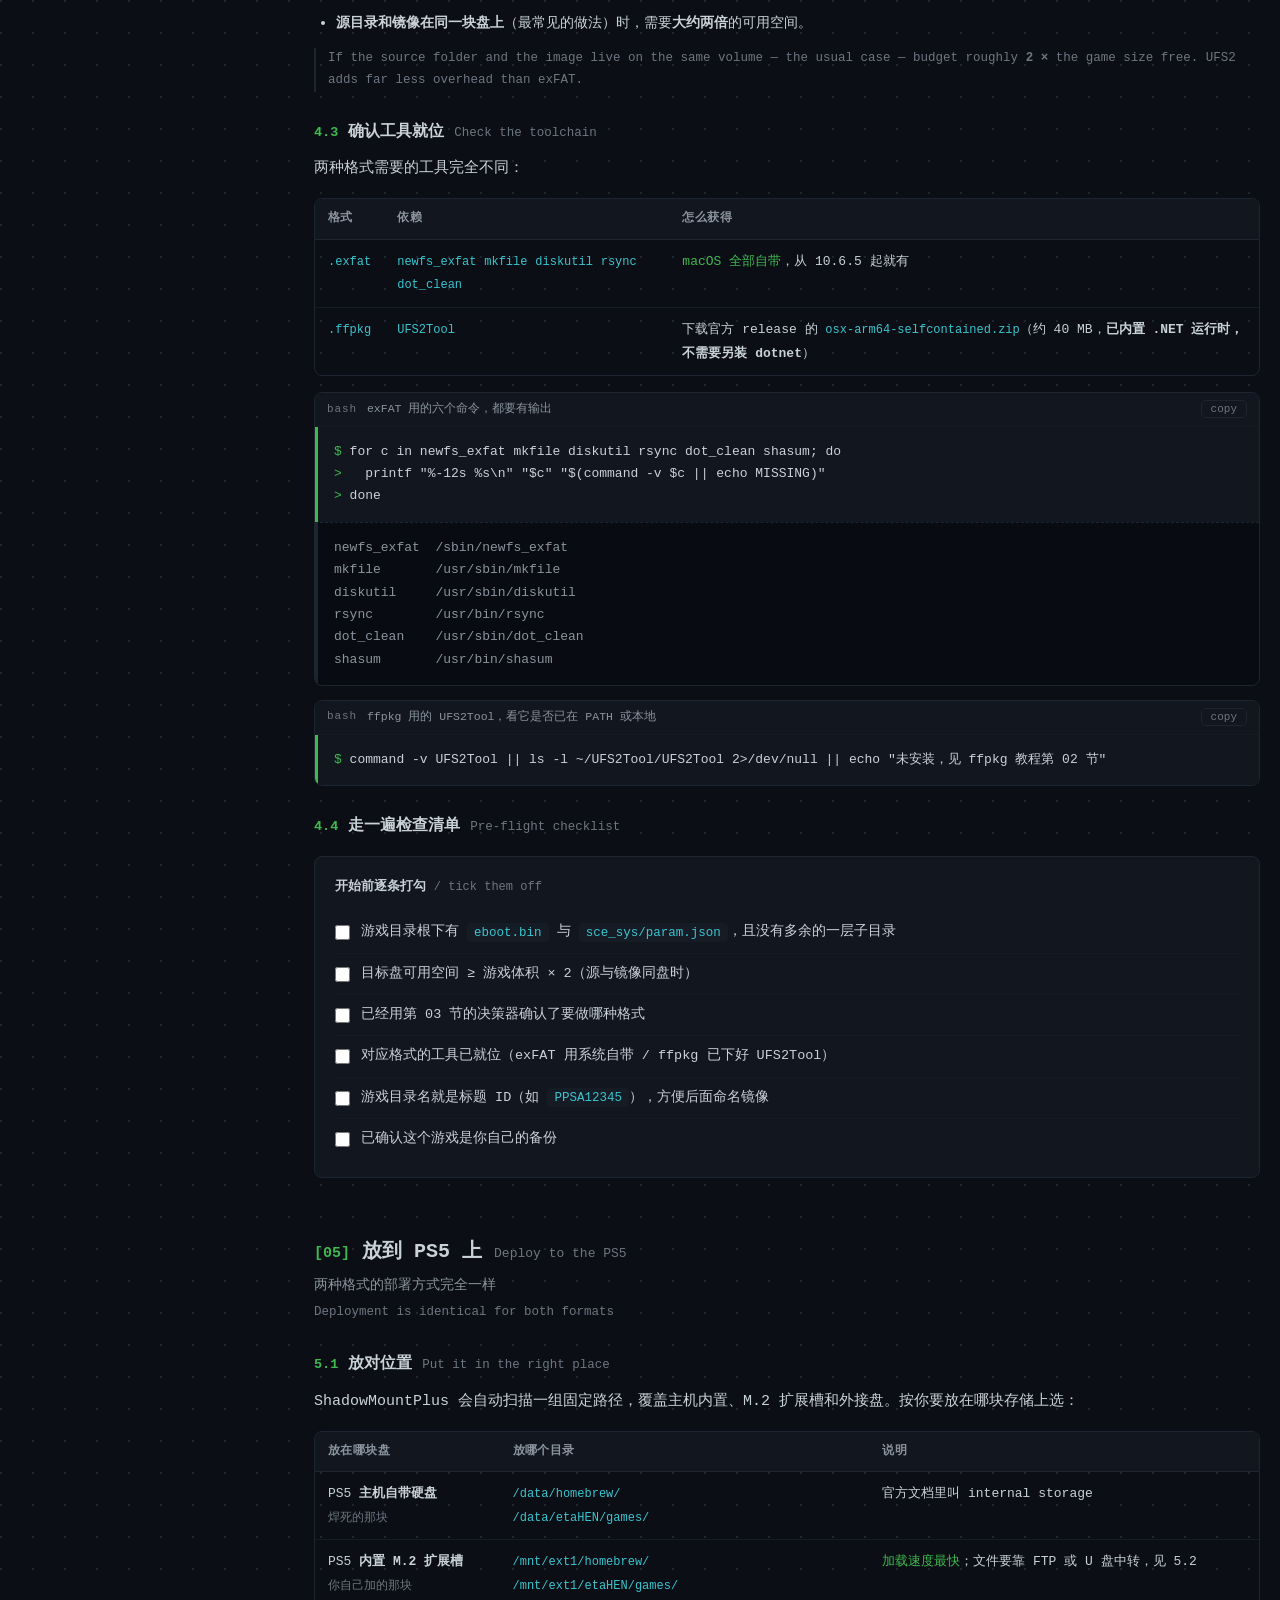
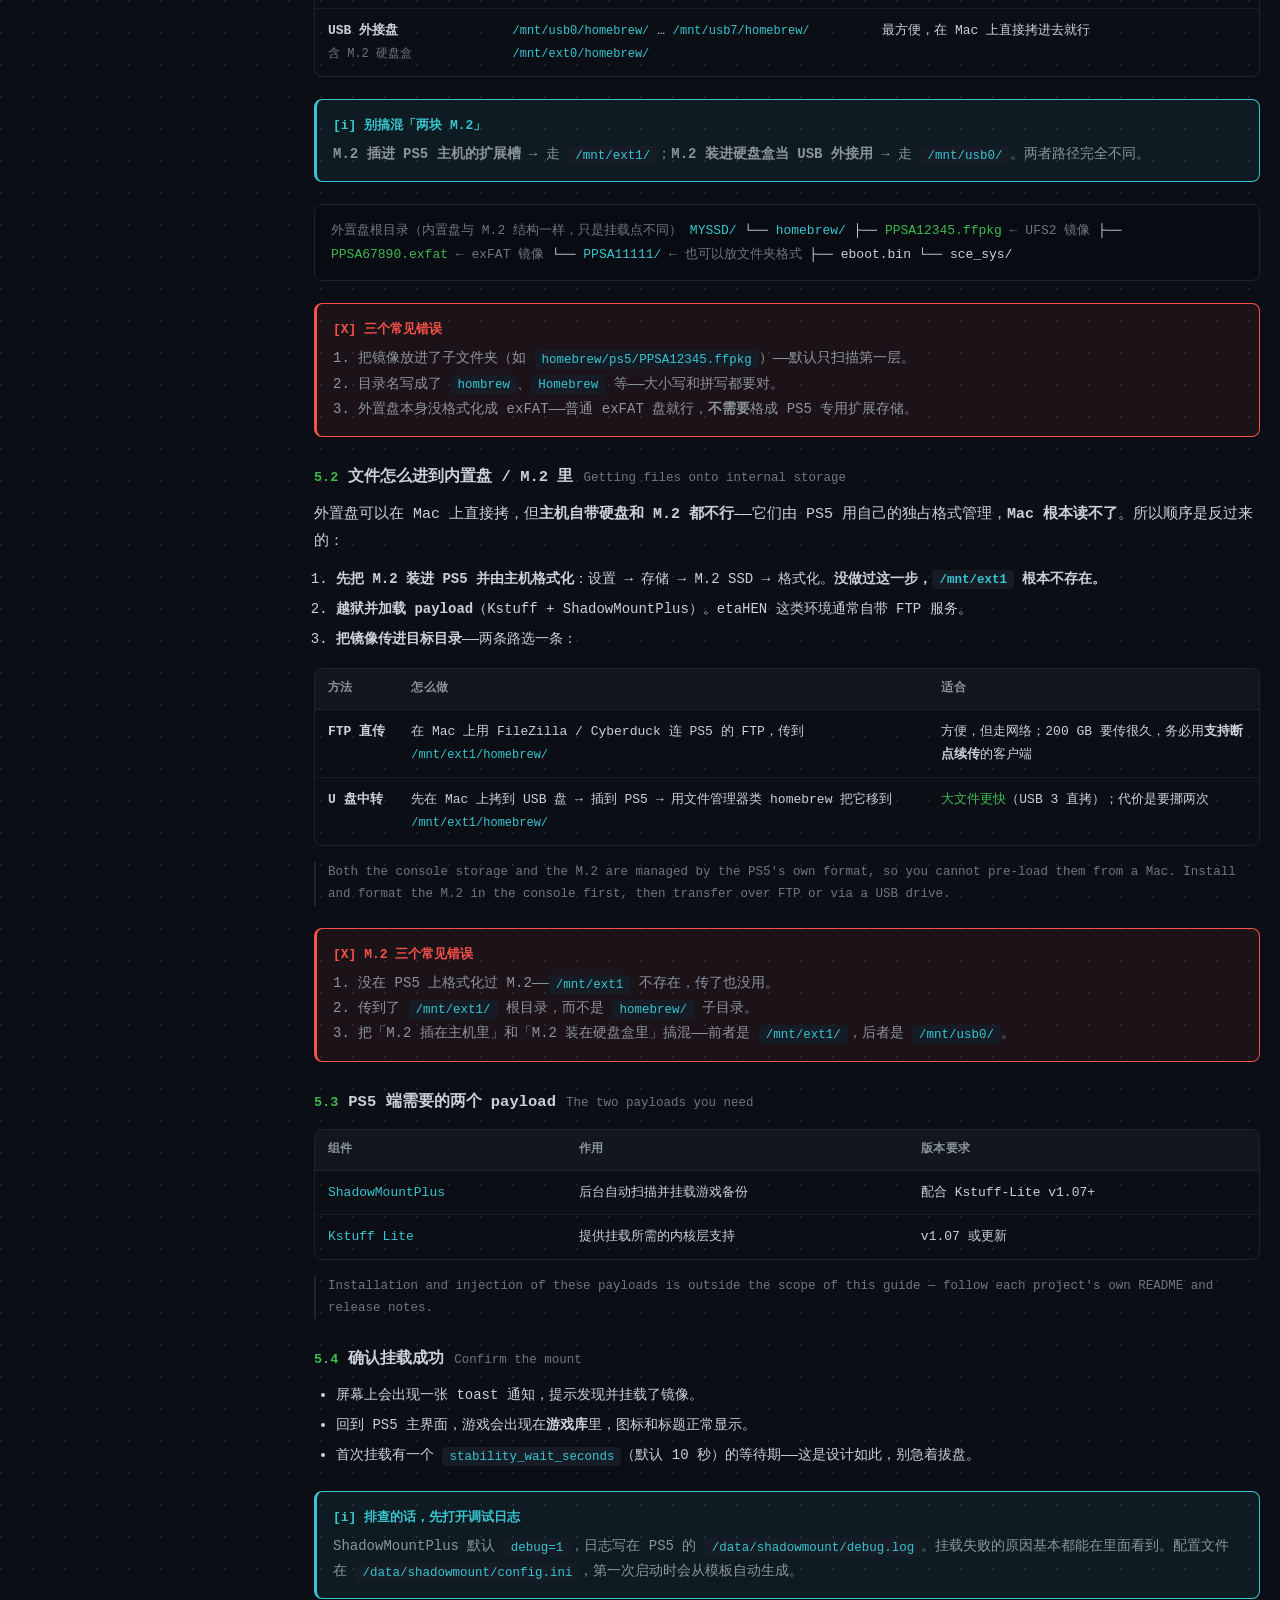
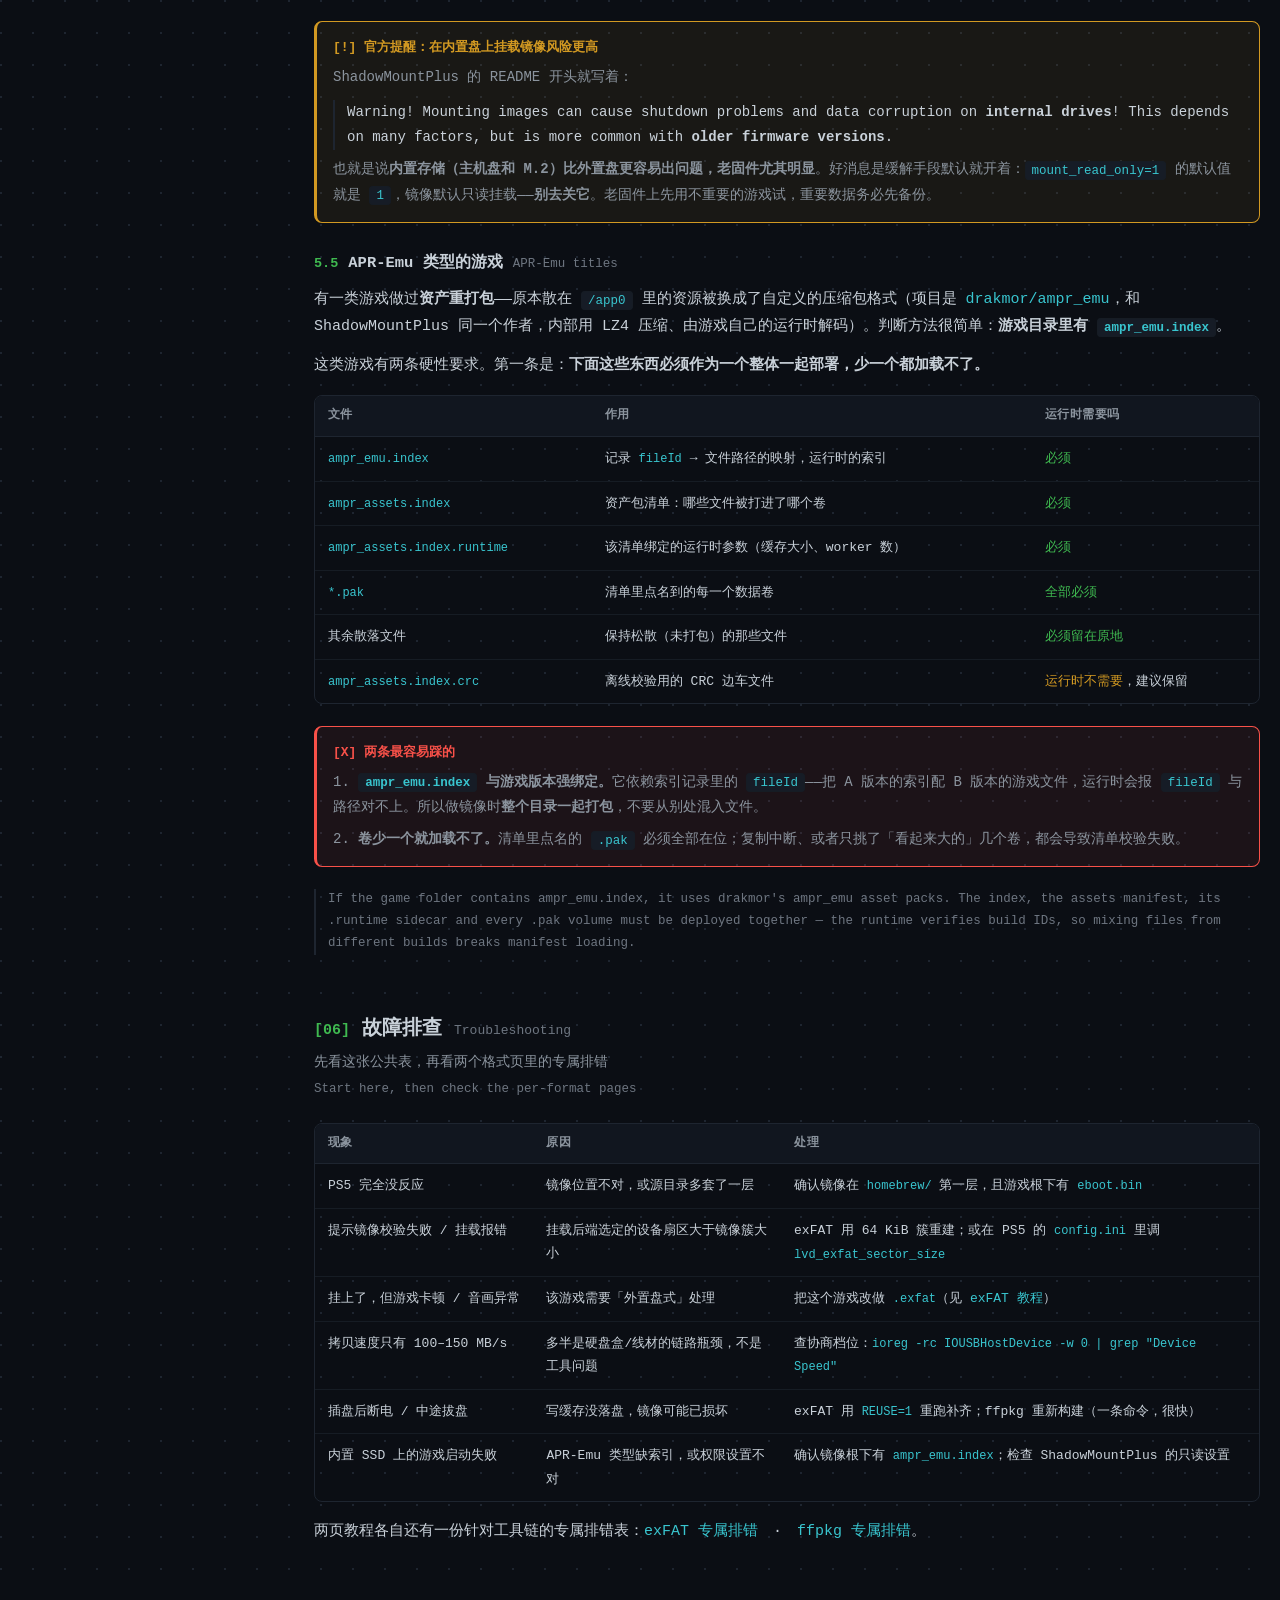
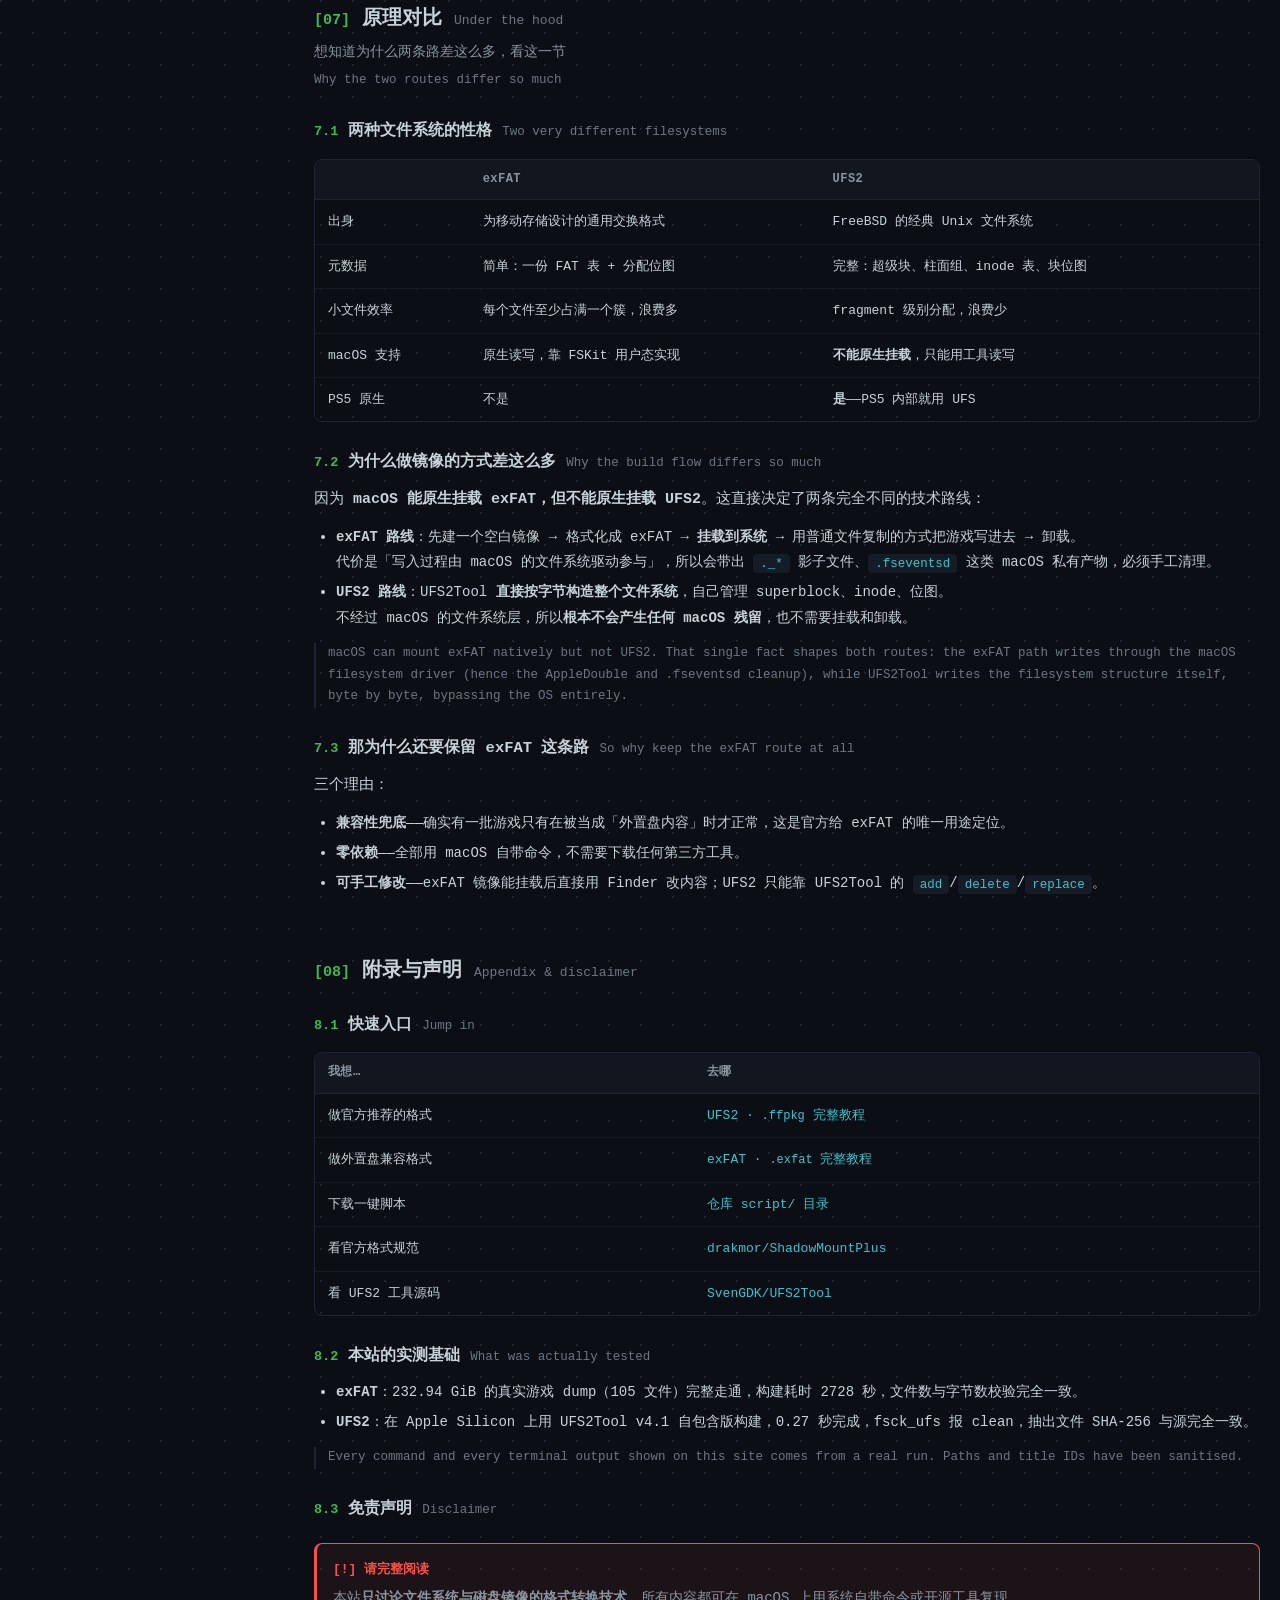
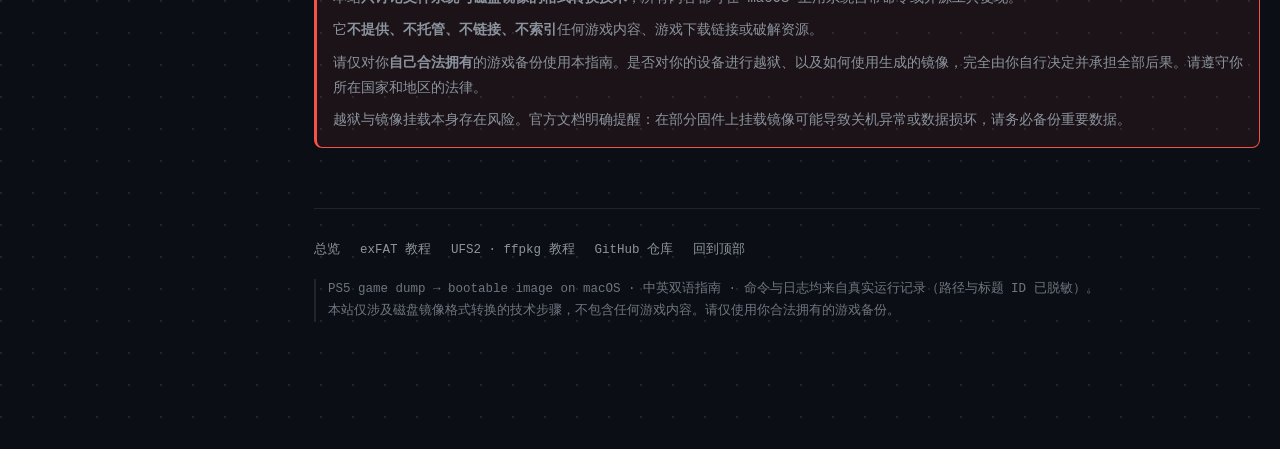
==== commit 91e1bb34: "docs: 补充硬件解压约束与 APR-Emu 资产包部署要求 - 首页 3.4：解释 .ffpfsc 为什么只能慢   · PS5 硬件解压单元只支持 zlib 与 Oodle Kraken 两种算" ====
--- a/index.html
+++ b/index.html
@@ -162,7 +162,7 @@
             <tr><td>设备节点 <code>/dev/diskN</code></td><td>macOS 把一块盘（含镜像）抽象成的特殊文件。<code>newfs_exfat</code> 只认它。</td></tr>
             <tr><td>ShadowMountPlus</td><td>PS5 越狱环境下的后台自动挂载器。需要 Kstuff（Lite）v1.07+。</td></tr>
             <tr><td>Kstuff</td><td>PS5 越狱所需的内核层 payload。加载它之后，ShadowMountPlus 才能工作。</td></tr>
-            <tr><td>APR-Emu 类型</td><td>一类特殊游戏，目录里带 <code>ampr_emu.index</code> 索引文件，做镜像时要原样保留。</td></tr>
+            <tr><td>APR-Emu 类型</td><td>一类做过<strong>资产重打包</strong>的游戏。目录里带 <code>ampr_emu.index</code>（记录 <code>fileId</code> → 路径的映射，<strong>与游戏版本强绑定</strong>），可能还有 <code>ampr_assets.index</code> 和 <code>.pak</code> 数据卷。做镜像时要<strong>整套原样保留</strong>，见 5.5。</td></tr>
             <tr><td>UFS2Tool</td><td>跨平台的开源 UFS2 工具（.NET），macOS 原生可跑。做 .ffpkg 就用它。</td></tr>
           </tbody>
         </table>
@@ -271,6 +271,13 @@
         <li><strong>直接把文件夹打成 PFS 有个已知坑。</strong>启用压缩时镜像能建好、校验也能过，但<strong>主机读取文件是错误的</strong>。官方说这个高级选项「对游戏备份没有实际好处」，让用默认的 exFAT 包裹布局。</li>
       </ul>
 
+      <div class="notice info">
+        <div class="nt">[i] 为什么它只能这么慢：PS5 的硬件解压只认两种算法</div>
+        <p>PS5 的 I/O 复合体里有一颗<strong>专用硬件解压单元</strong>，但它<strong>只支持 <code class="inl">zlib</code> 和 <code class="inl">Oodle Kraken</code></strong> 两种算法。所以 <code class="inl">.ffpfsc</code> 用 zLib 并不是「选型保守」，而是<strong>被主机硬件约束死的</strong>——换成别的算法，主机的硬件解压路径根本解不了，只能退回 CPU 软解，而游戏资源是流式加载的，这条路走不通。</p>
+        <p>偏偏 <strong>zlib 是这颗芯片上的慢路径</strong>：官方实测 <code class="inl">.ffpfsc</code> 解压只有 150–250 MB/s，而同一颗单元跑 Kraken 能输出 <strong>8–9 GB/s</strong>（压缩得特别好的数据最高 22 GB/s）——<strong>差了 40 倍以上</strong>。</p>
+        <p>Kraken 之所以能做到又快又小（比 zlib 压缩比高 29%、解压快约 4 倍），是因为它按<strong>整块解码</strong>设计，不像 zlib 那样逐位串行解析——这让它无分支、可并行，才有可能做进硬件。</p>
+      </div>
+
       <p>制作这两种格式要用 <a href="https://github.com/PSBrew/MkPFS" target="_blank" rel="noopener">PSBrew/MkPFS</a>（GPL-3.0，Python，<strong>Windows / macOS / Linux 都支持</strong>，Apple Silicon 是明确支持路径）。它的默认输出就是官方认为最稳的「exFAT 包在压缩 PFS 里」布局：</p>
       <div class="code">
         <div class="code-head"><span class="lang">bash</span><span class="cap">MkPFS 基本用法，macOS 同样适用</span><button class="copy">copy</button></div>
@@ -498,6 +505,29 @@
         <p style="color:var(--text);border-left:2px solid var(--border);padding-left:12px;margin-top:10px">Warning! Mounting images can cause shutdown problems and data corruption on <strong>internal drives</strong>! This depends on many factors, but is more common with <strong>older firmware versions</strong>.</p>
         <p>也就是说<strong>内置存储（主机盘和 M.2）比外置盘更容易出问题，老固件尤其明显</strong>。好消息是缓解手段默认就开着：<code class="inl">mount_read_only=1</code> 的默认值就是 <code class="inl">1</code>，镜像默认只读挂载——<strong>别去关它</strong>。老固件上先用不重要的游戏试，重要数据务必先备份。</p>
       </div>
+
+      <h3 class="step"><span class="sn">5.5</span>APR-Emu 类型的游戏 <span class="en-t">APR-Emu titles</span></h3>
+      <p>有一类游戏做过<strong>资产重打包</strong>——原本散在 <code class="inl">/app0</code> 里的资源被换成了自定义的压缩包格式（项目是 <a href="https://github.com/drakmor/ampr_emu" target="_blank" rel="noopener">drakmor/ampr_emu</a>，和 ShadowMountPlus 同一个作者，内部用 LZ4 压缩、由游戏自己的运行时解码）。判断方法很简单：<strong>游戏目录里有 <code class="inl">ampr_emu.index</code></strong>。</p>
+      <p>这类游戏有两条硬性要求。第一条是：<strong>下面这些东西必须作为一个整体一起部署，少一个都加载不了。</strong></p>
+      <div class="tw">
+        <table>
+          <thead><tr><th>文件</th><th>作用</th><th>运行时需要吗</th></tr></thead>
+          <tbody>
+            <tr><td><code>ampr_emu.index</code></td><td>记录 <code>fileId</code> → 文件路径的映射，运行时的索引</td><td><span class="yes">必须</span></td></tr>
+            <tr><td><code>ampr_assets.index</code></td><td>资产包清单：哪些文件被打进了哪个卷</td><td><span class="yes">必须</span></td></tr>
+            <tr><td><code>ampr_assets.index.runtime</code></td><td>该清单绑定的运行时参数（缓存大小、worker 数）</td><td><span class="yes">必须</span></td></tr>
+            <tr><td><code>*.pak</code></td><td>清单里点名到的每一个数据卷</td><td><span class="yes">全部必须</span></td></tr>
+            <tr><td>其余散落文件</td><td>保持松散（未打包）的那些文件</td><td><span class="yes">必须留在原地</span></td></tr>
+            <tr><td><code>ampr_assets.index.crc</code></td><td>离线校验用的 CRC 边车文件</td><td><span class="mid">运行时不需要</span>，建议保留</td></tr>
+          </tbody>
+        </table>
+      </div>
+      <div class="notice danger">
+        <div class="nt">[X] 两条最容易踩的</div>
+        <p>1. <strong><code class="inl">ampr_emu.index</code> 与游戏版本强绑定。</strong>它依赖索引记录里的 <code class="inl">fileId</code>——把 A 版本的索引配 B 版本的游戏文件，运行时会报 <code class="inl">fileId</code> 与路径对不上。所以做镜像时<strong>整个目录一起打包</strong>，不要从别处混入文件。</p>
+        <p>2. <strong>卷少一个就加载不了。</strong>清单里点名的 <code class="inl">.pak</code> 必须全部在位；复制中断、或者只挑了「看起来大的」几个卷，都会导致清单校验失败。</p>
+      </div>
+      <p class="en-block">If the game folder contains <code>ampr_emu.index</code>, it uses drakmor's ampr_emu asset packs. The index, the assets manifest, its <code>.runtime</code> sidecar and every <code>.pak</code> volume must be deployed together — the runtime verifies build IDs, so mixing files from different builds breaks manifest loading.</p>
     </section>
 
     <!-- ============ 06 ============ -->
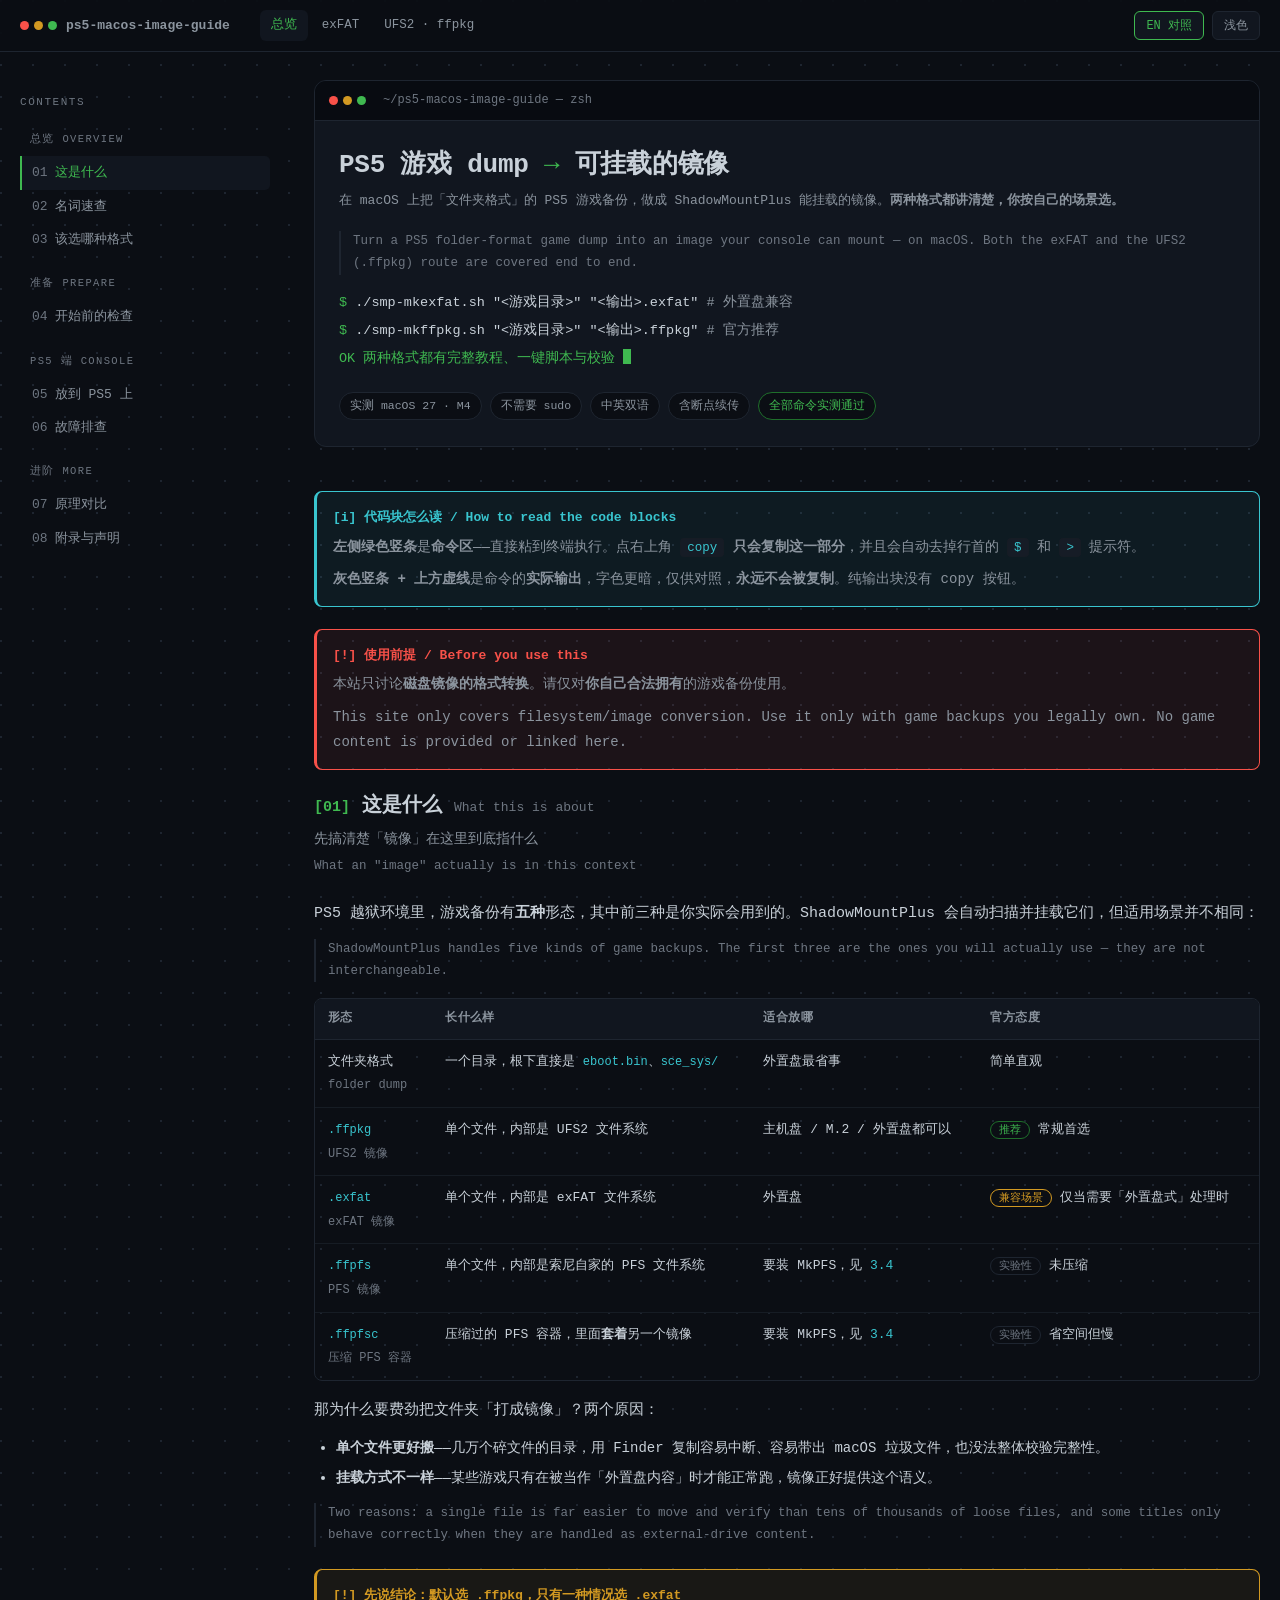
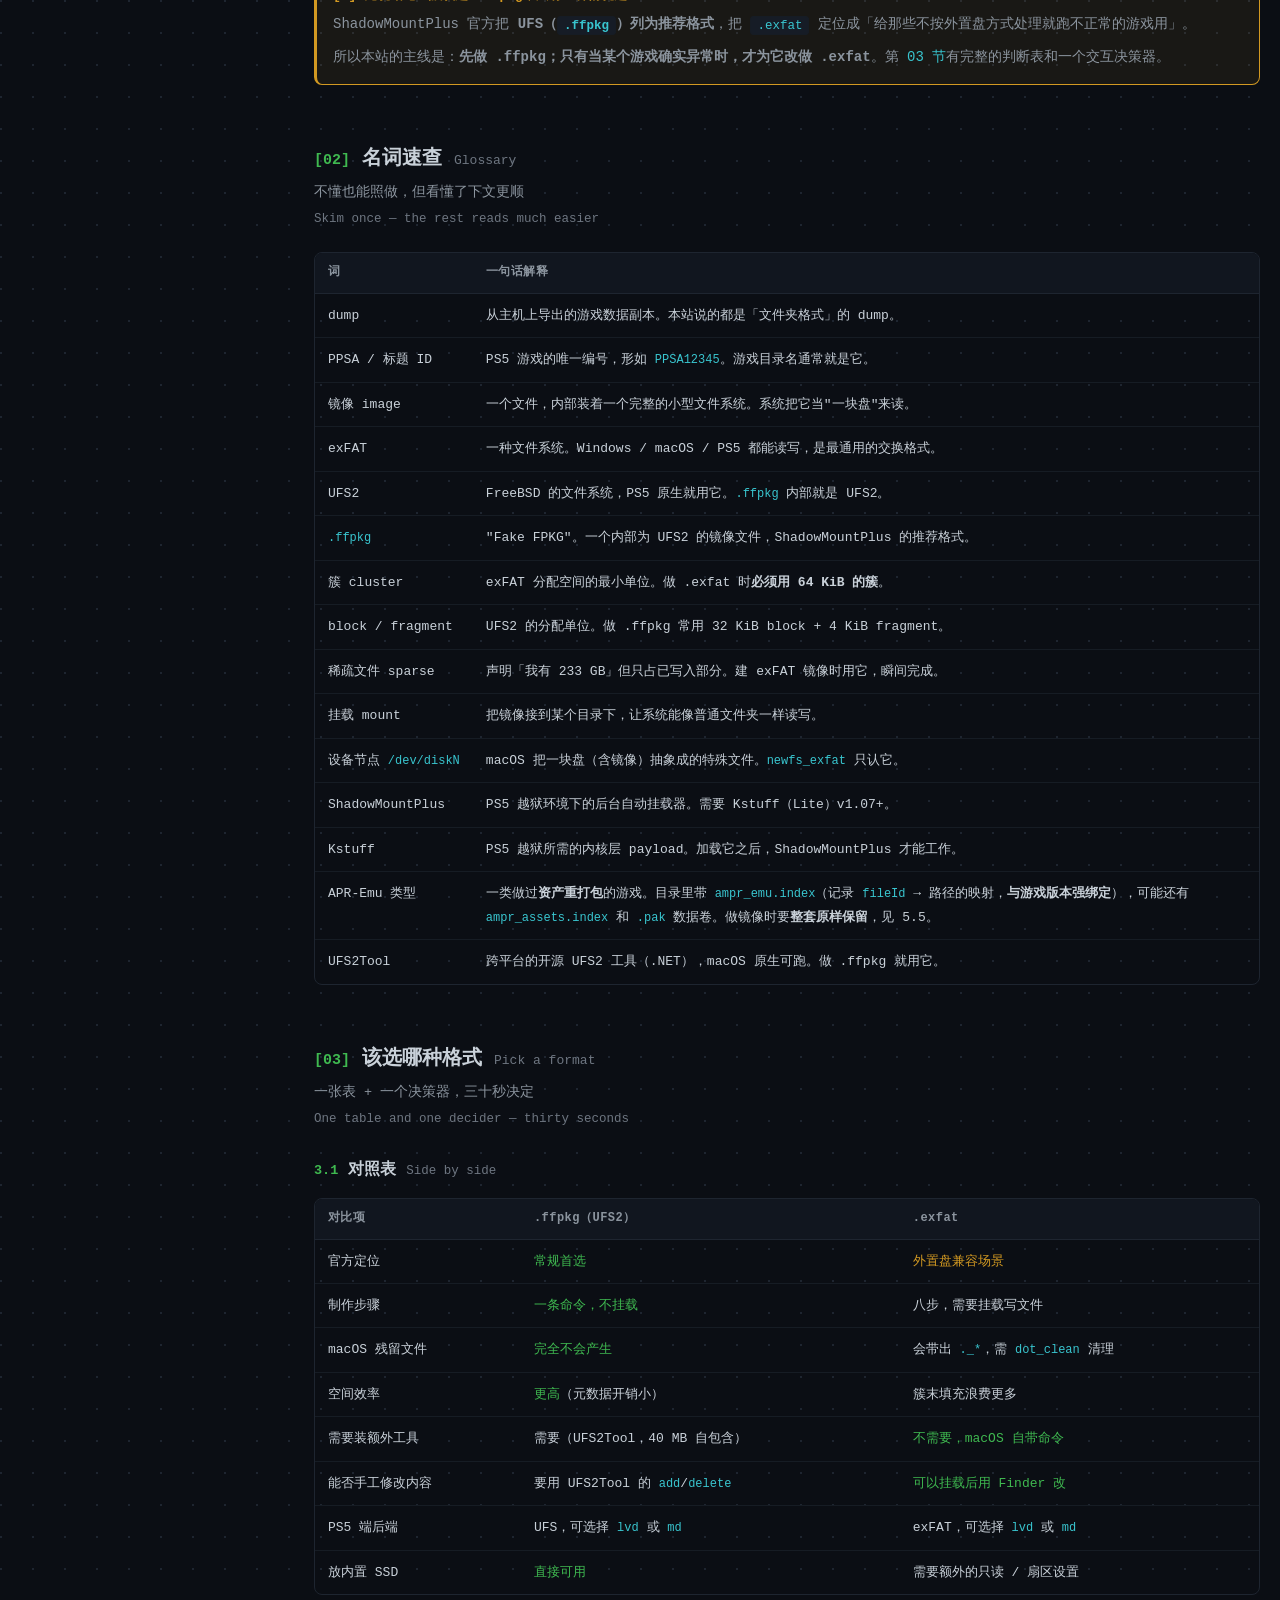
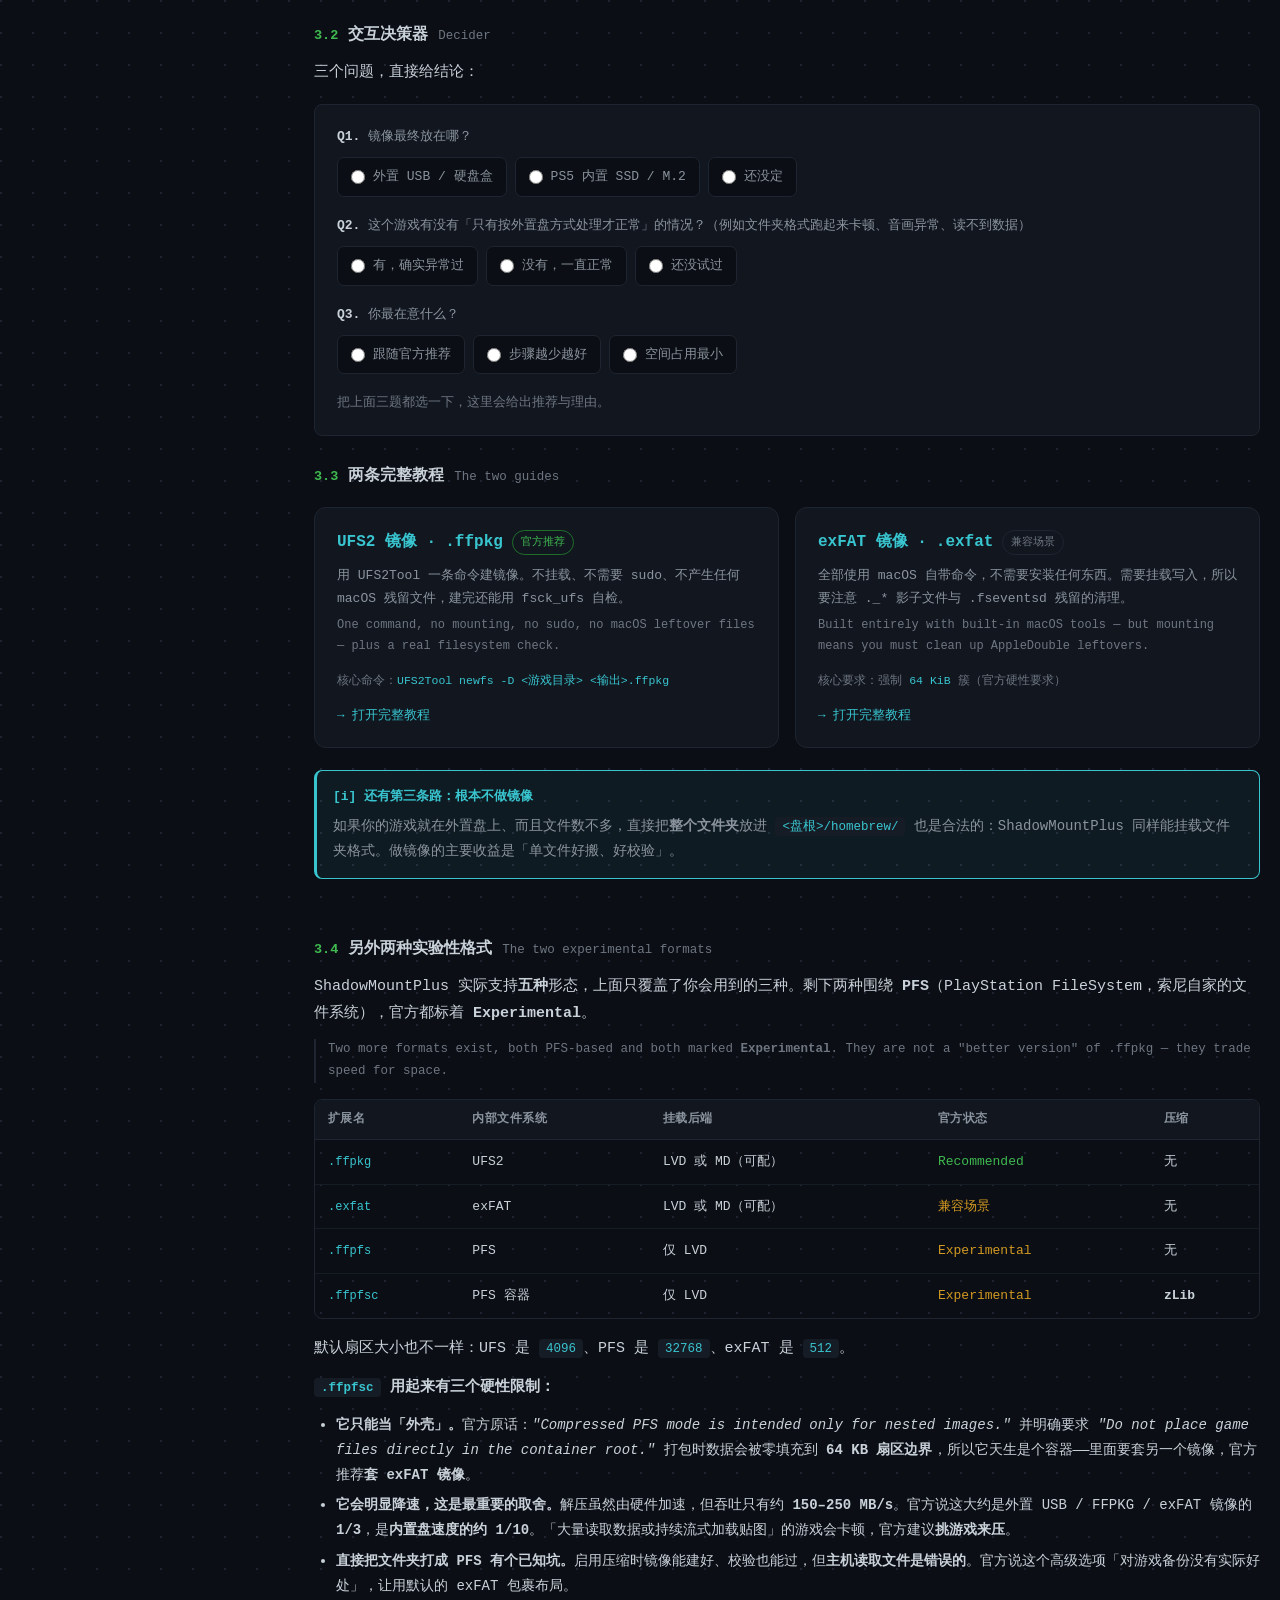
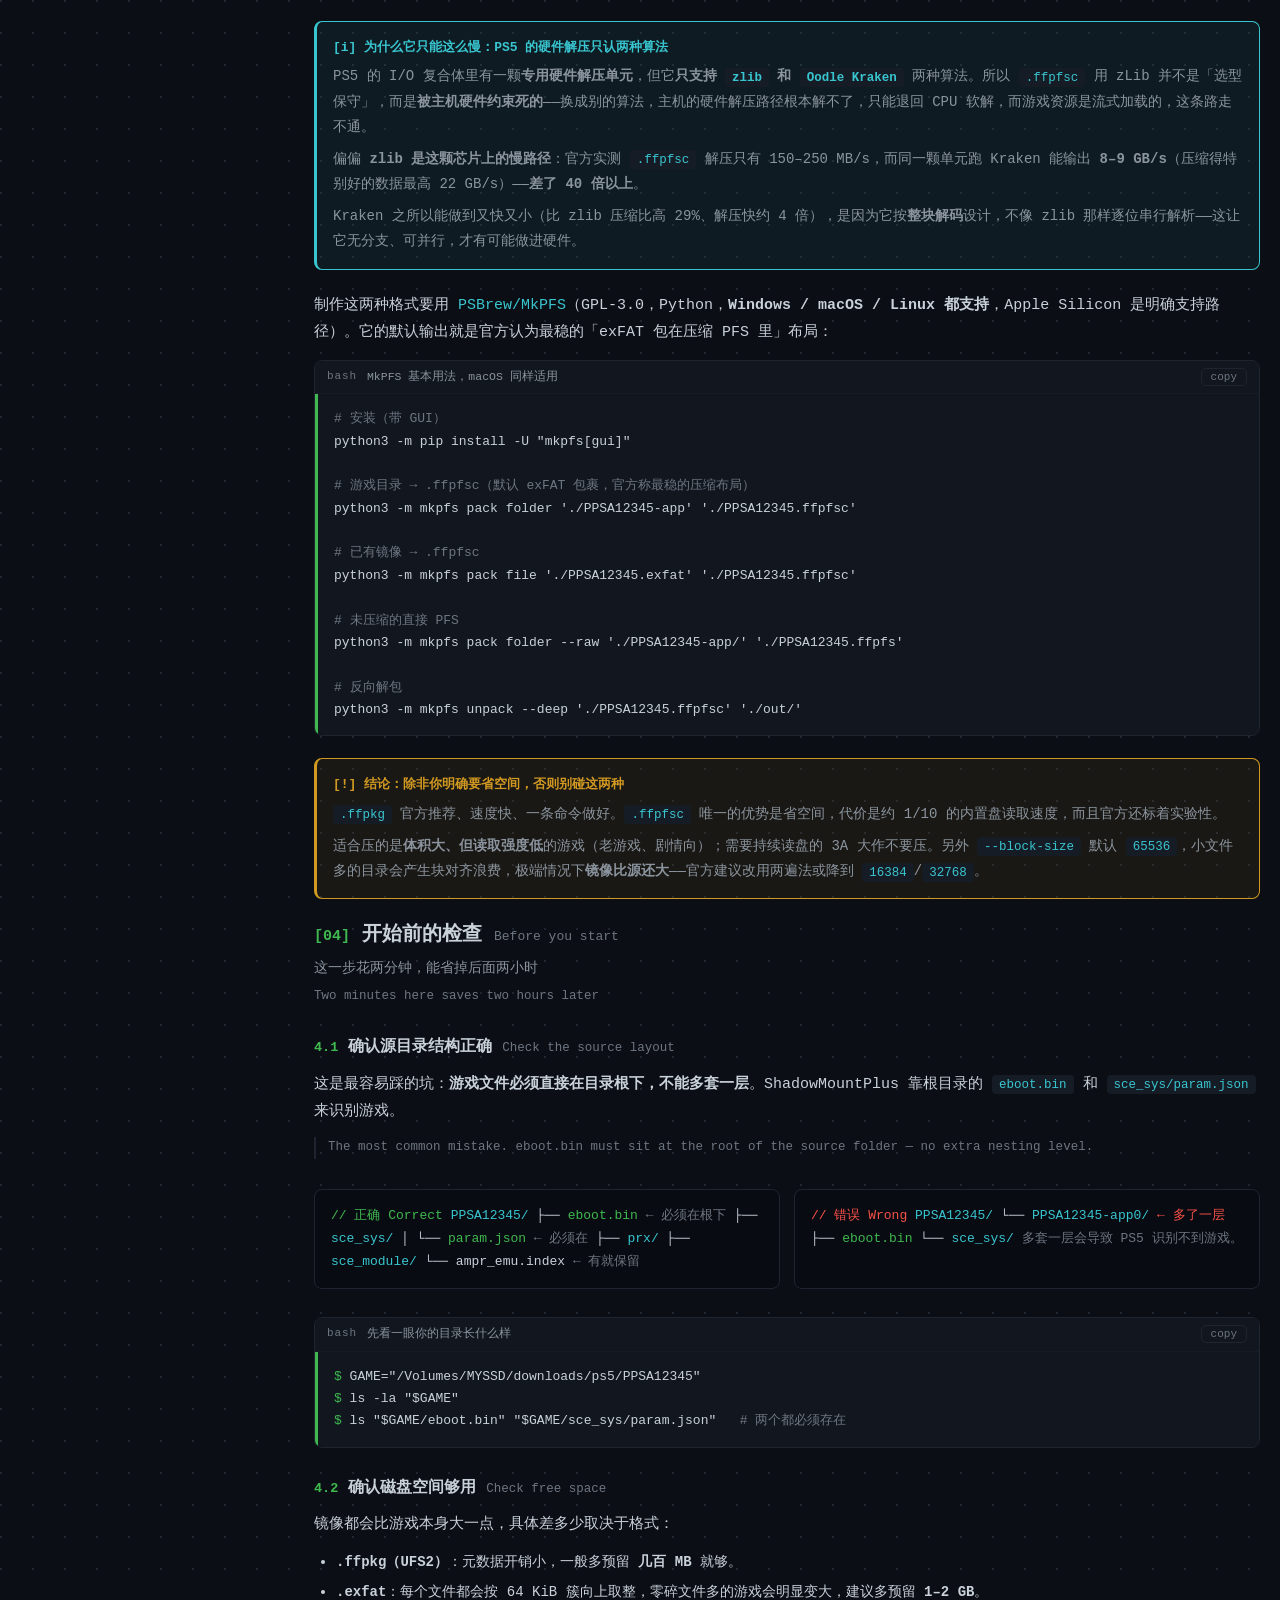
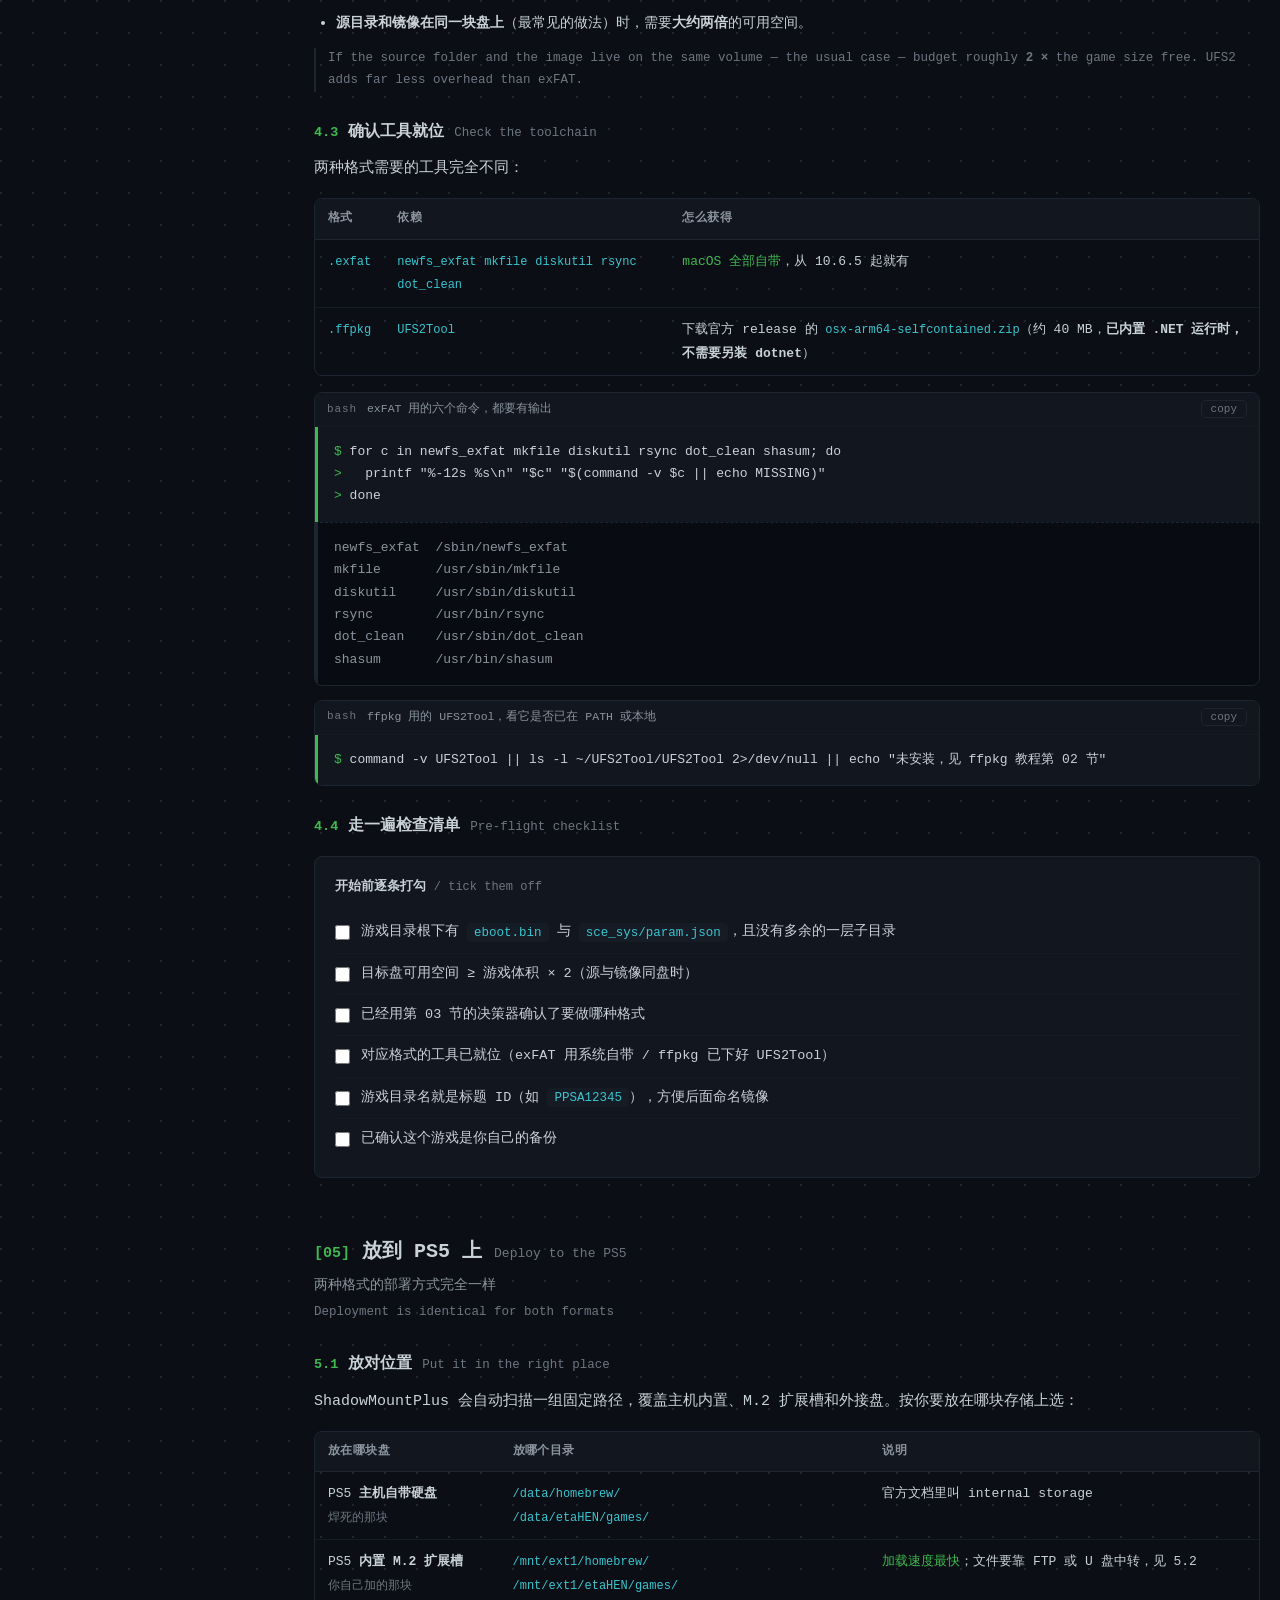
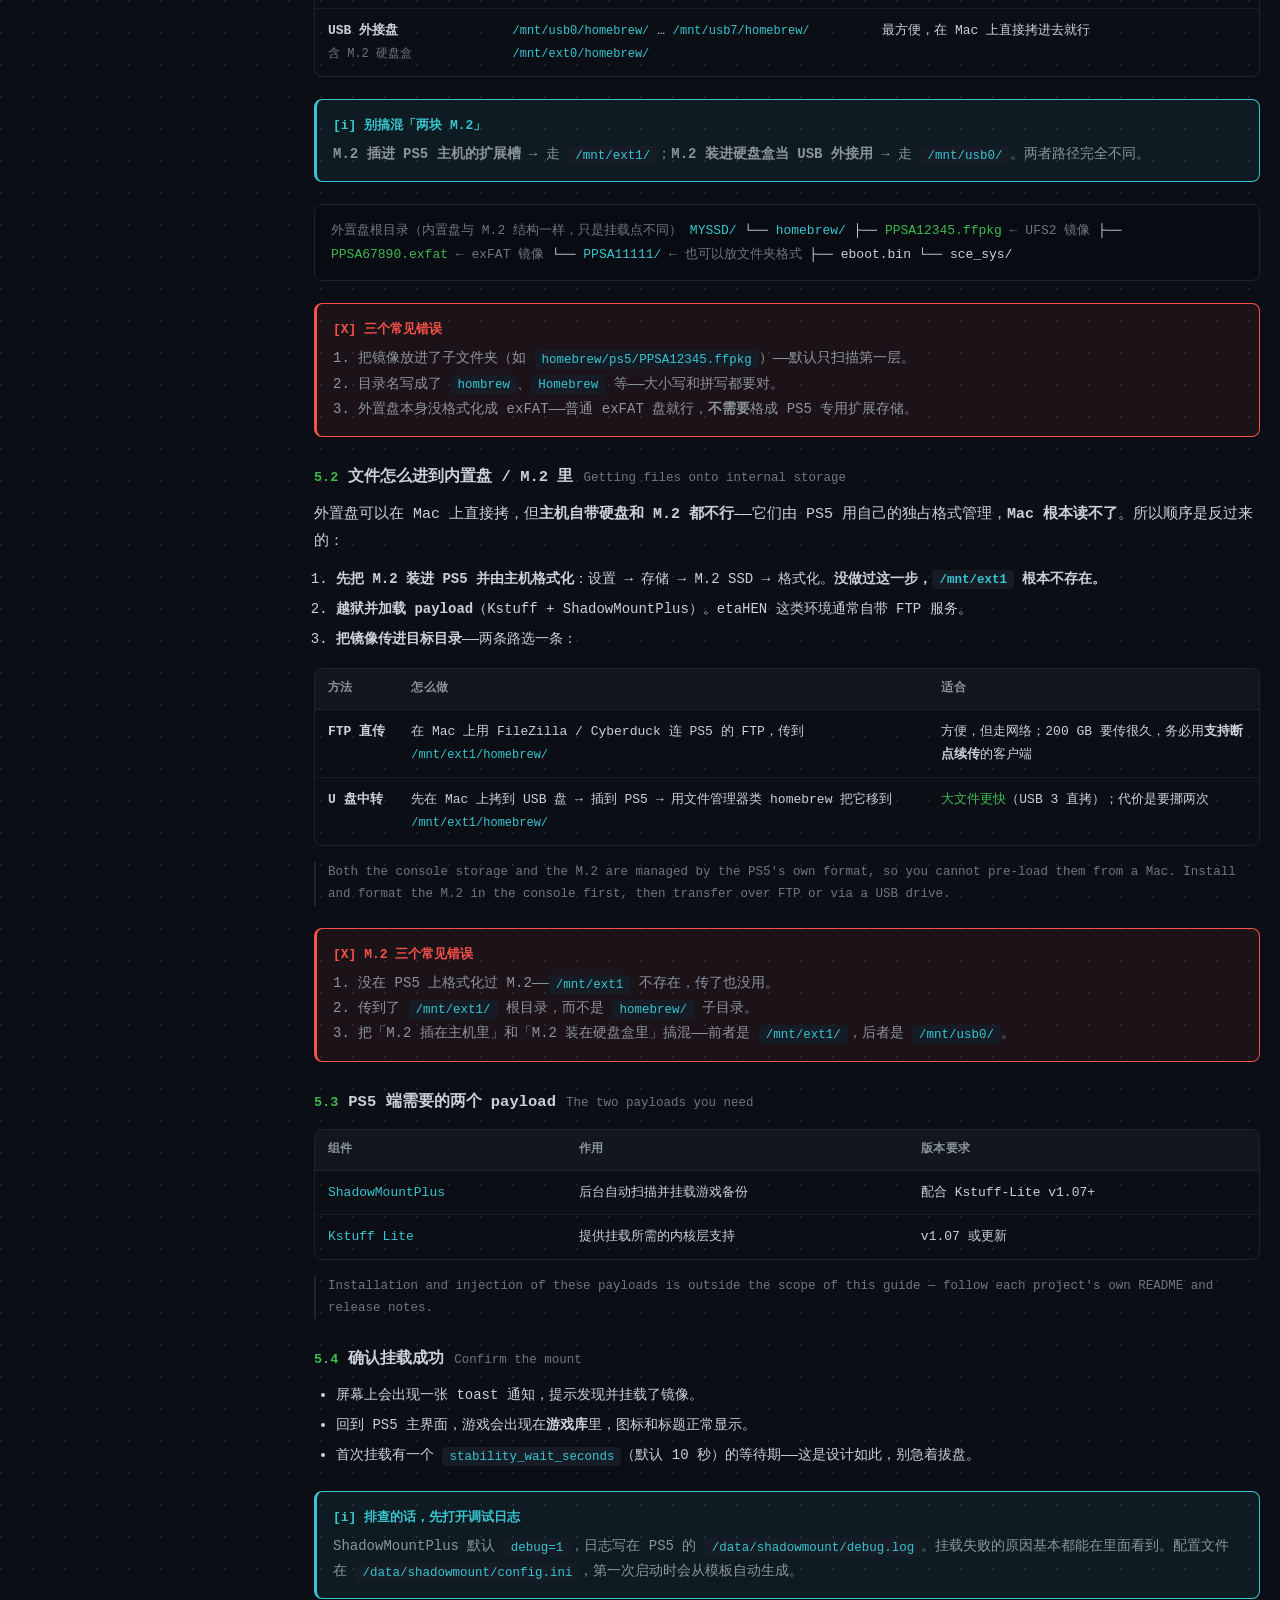
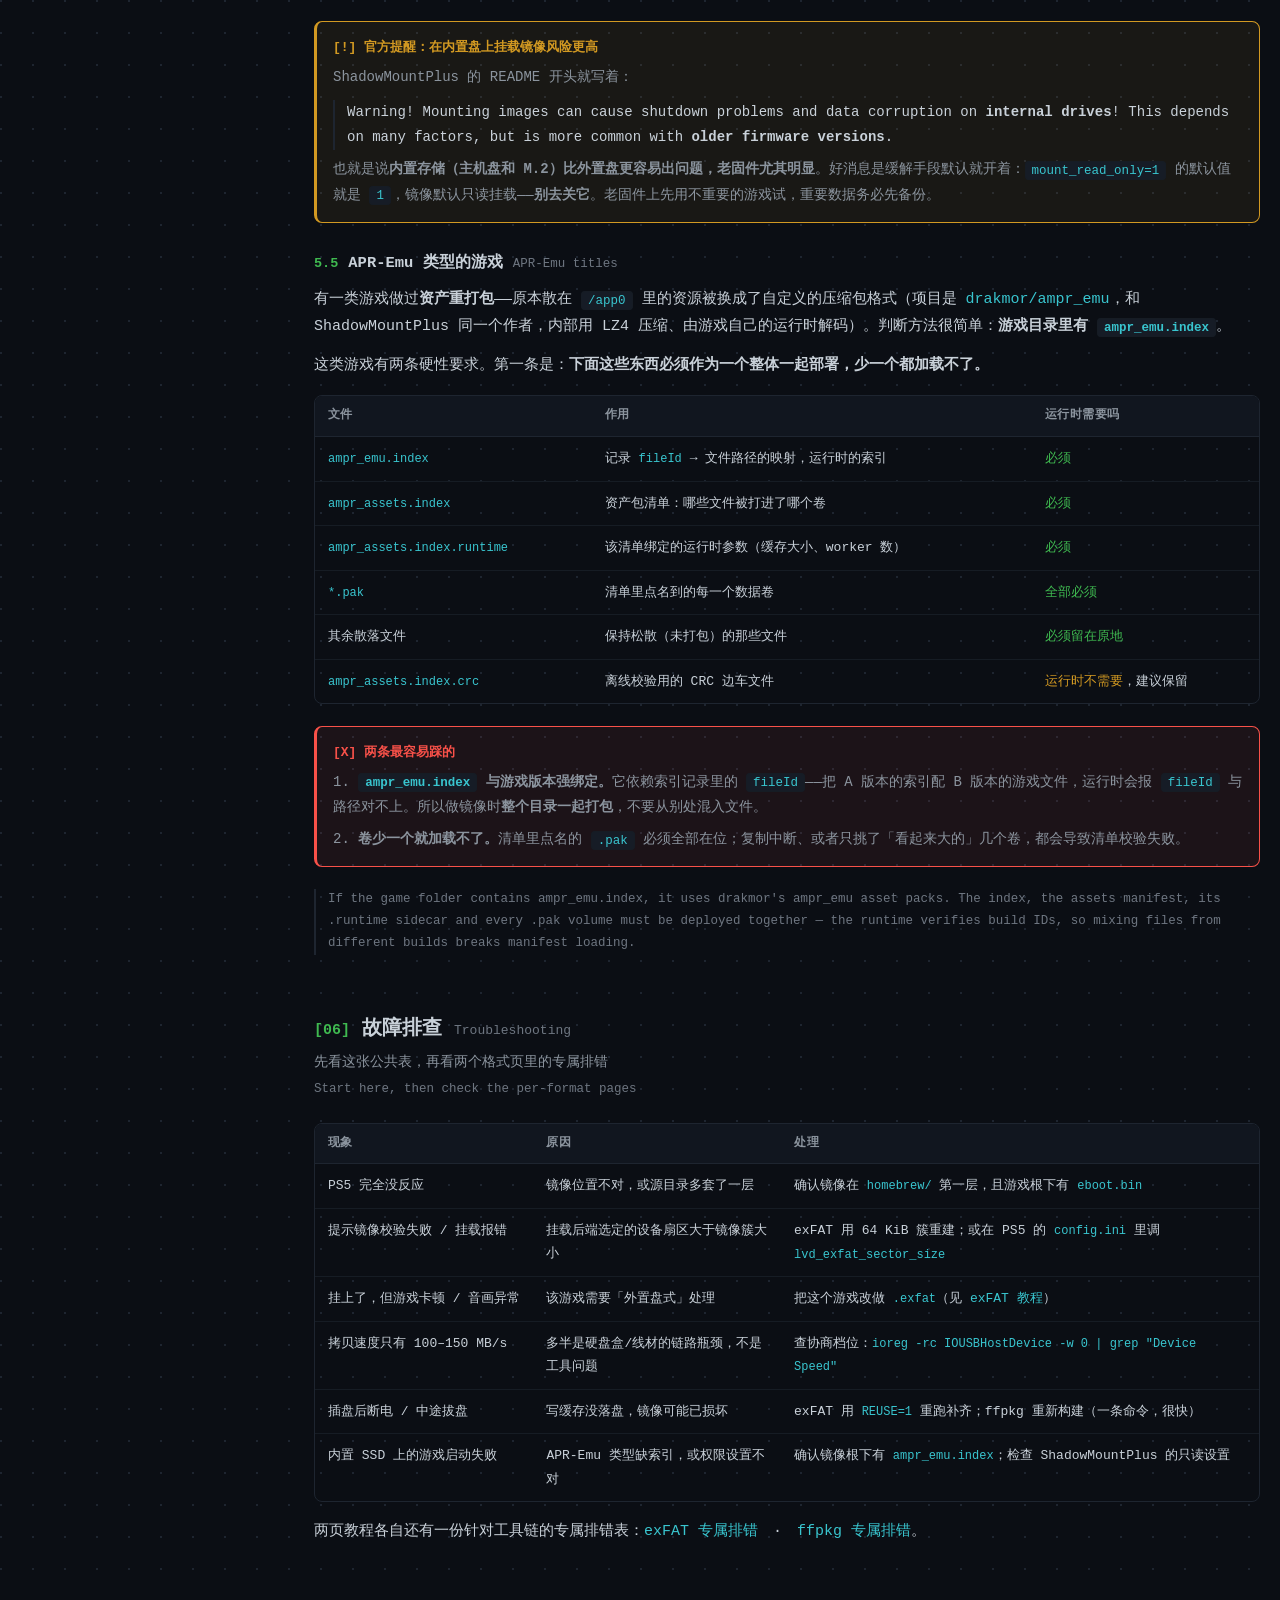
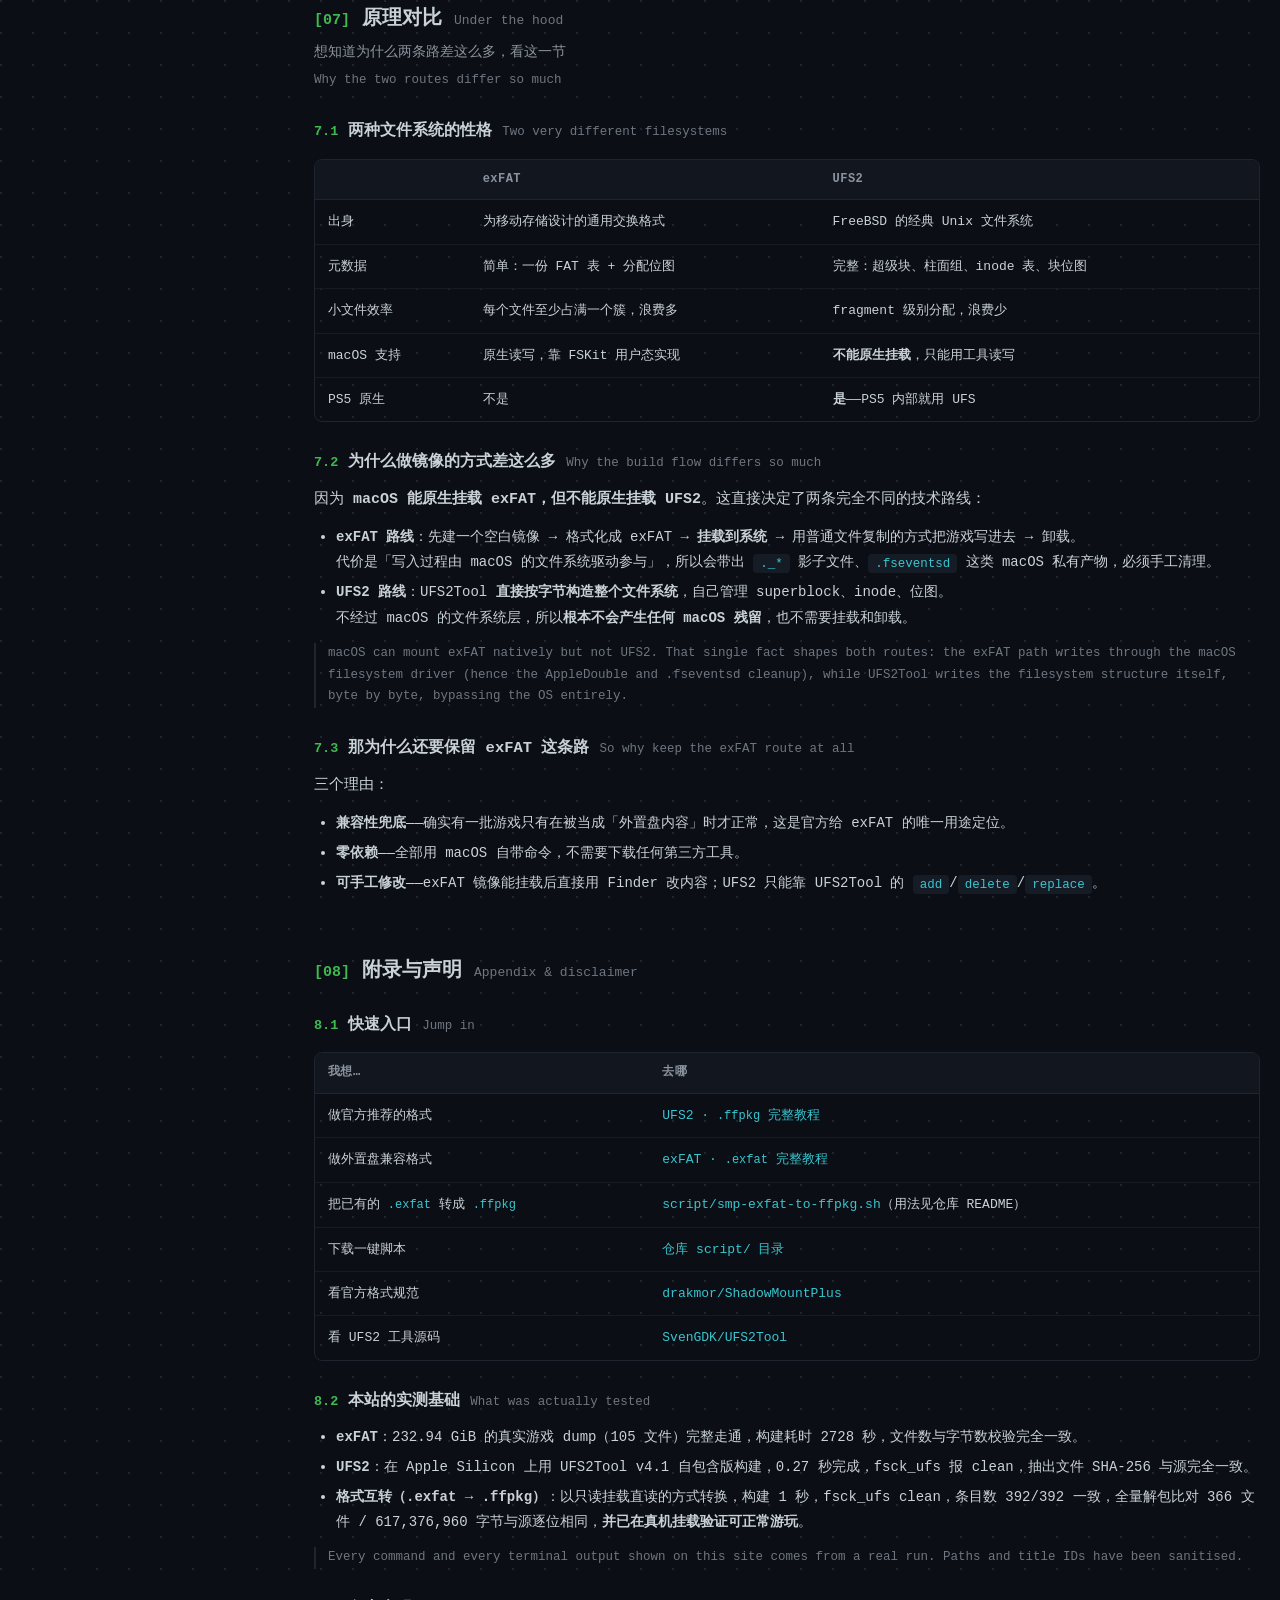
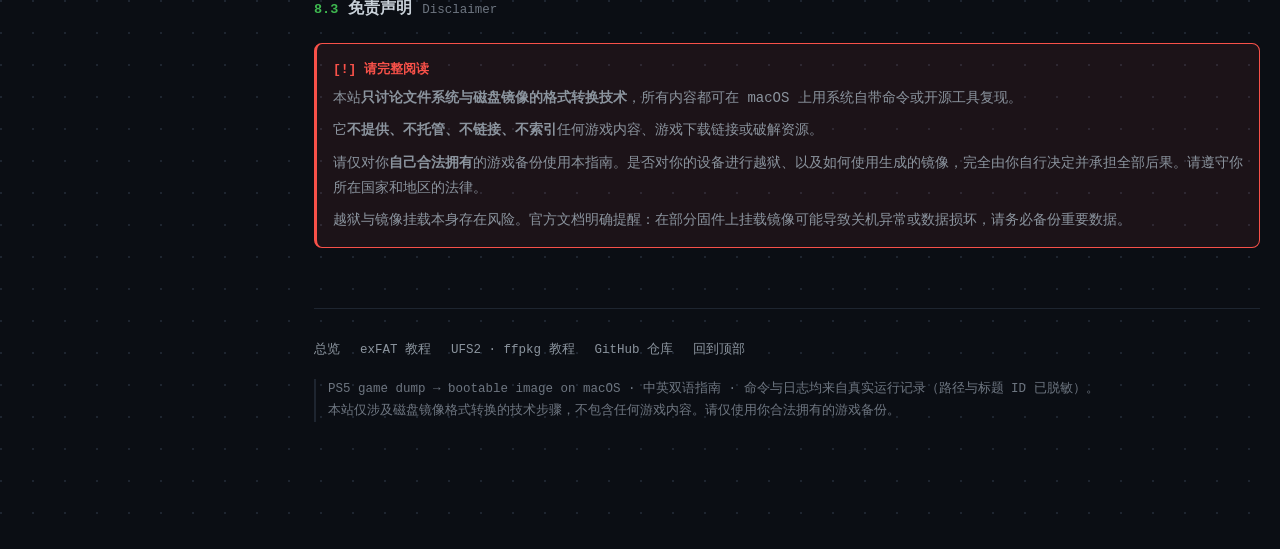
==== commit a32ddad2: "docs: 记录 .exfat → .ffpkg 格式互转已通过真机验证 - 首页 8.2「本站的实测基础」补第四条：格式互转的完整校验链   （构建 1 秒 / fsck clean / 条目数 3" ====
--- a/index.html
+++ b/index.html
@@ -624,6 +624,7 @@
           <tbody>
             <tr><td>做官方推荐的格式</td><td><a href="ffpkg.html">UFS2 · <code>.ffpkg</code> 完整教程</a></td></tr>
             <tr><td>做外置盘兼容格式</td><td><a href="exfat.html">exFAT · <code>.exfat</code> 完整教程</a></td></tr>
+            <tr><td>把已有的 <code>.exfat</code> 转成 <code>.ffpkg</code></td><td><a href="https://github.com/lvzhongpei/ps5-macos-image-guide/tree/main/script" target="_blank" rel="noopener">script/smp-exfat-to-ffpkg.sh</a>（用法见仓库 README）</td></tr>
             <tr><td>下载一键脚本</td><td><a href="https://github.com/lvzhongpei/ps5-macos-image-guide/tree/main/script" target="_blank" rel="noopener">仓库 script/ 目录</a></td></tr>
             <tr><td>看官方格式规范</td><td><a href="https://github.com/drakmor/ShadowMountPlus" target="_blank" rel="noopener">drakmor/ShadowMountPlus</a></td></tr>
             <tr><td>看 UFS2 工具源码</td><td><a href="https://github.com/SvenGDK/UFS2Tool" target="_blank" rel="noopener">SvenGDK/UFS2Tool</a></td></tr>
@@ -635,6 +636,7 @@
       <ul>
         <li><strong>exFAT</strong>：232.94 GiB 的真实游戏 dump（105 文件）完整走通，构建耗时 2728 秒，文件数与字节数校验完全一致。</li>
         <li><strong>UFS2</strong>：在 Apple Silicon 上用 UFS2Tool v4.1 自包含版构建，0.27 秒完成，<code>fsck_ufs</code> 报 clean，抽出文件 SHA-256 与源完全一致。</li>
+        <li><strong>格式互转（<code>.exfat</code> → <code>.ffpkg</code>）</strong>：以只读挂载直读的方式转换，构建 1 秒，<code>fsck_ufs</code> clean，条目数 392/392 一致，全量解包比对 366 文件 / 617,376,960 字节与源逐位相同，<strong>并已在真机挂载验证可正常游玩</strong>。</li>
       </ul>
       <p class="en-block">Every command and every terminal output shown on this site comes from a real run. Paths and title IDs have been sanitised.</p>
 
